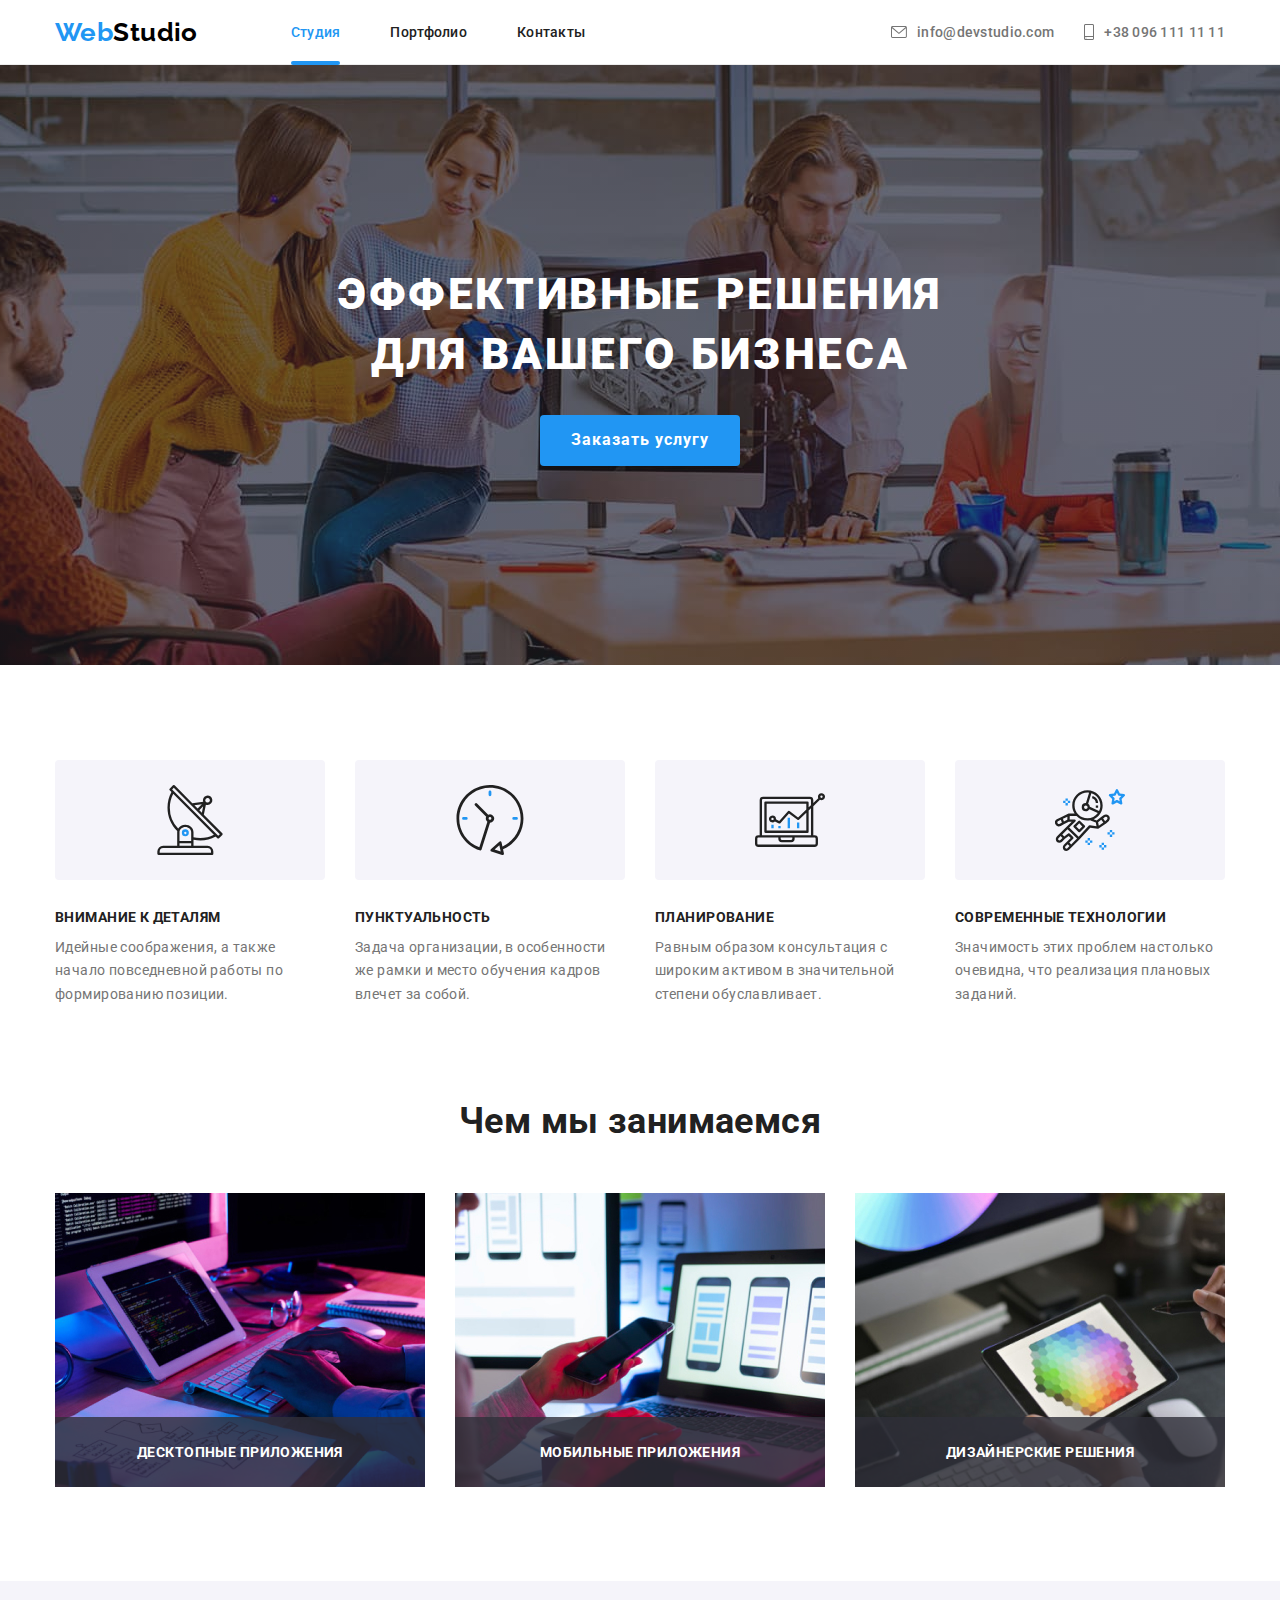
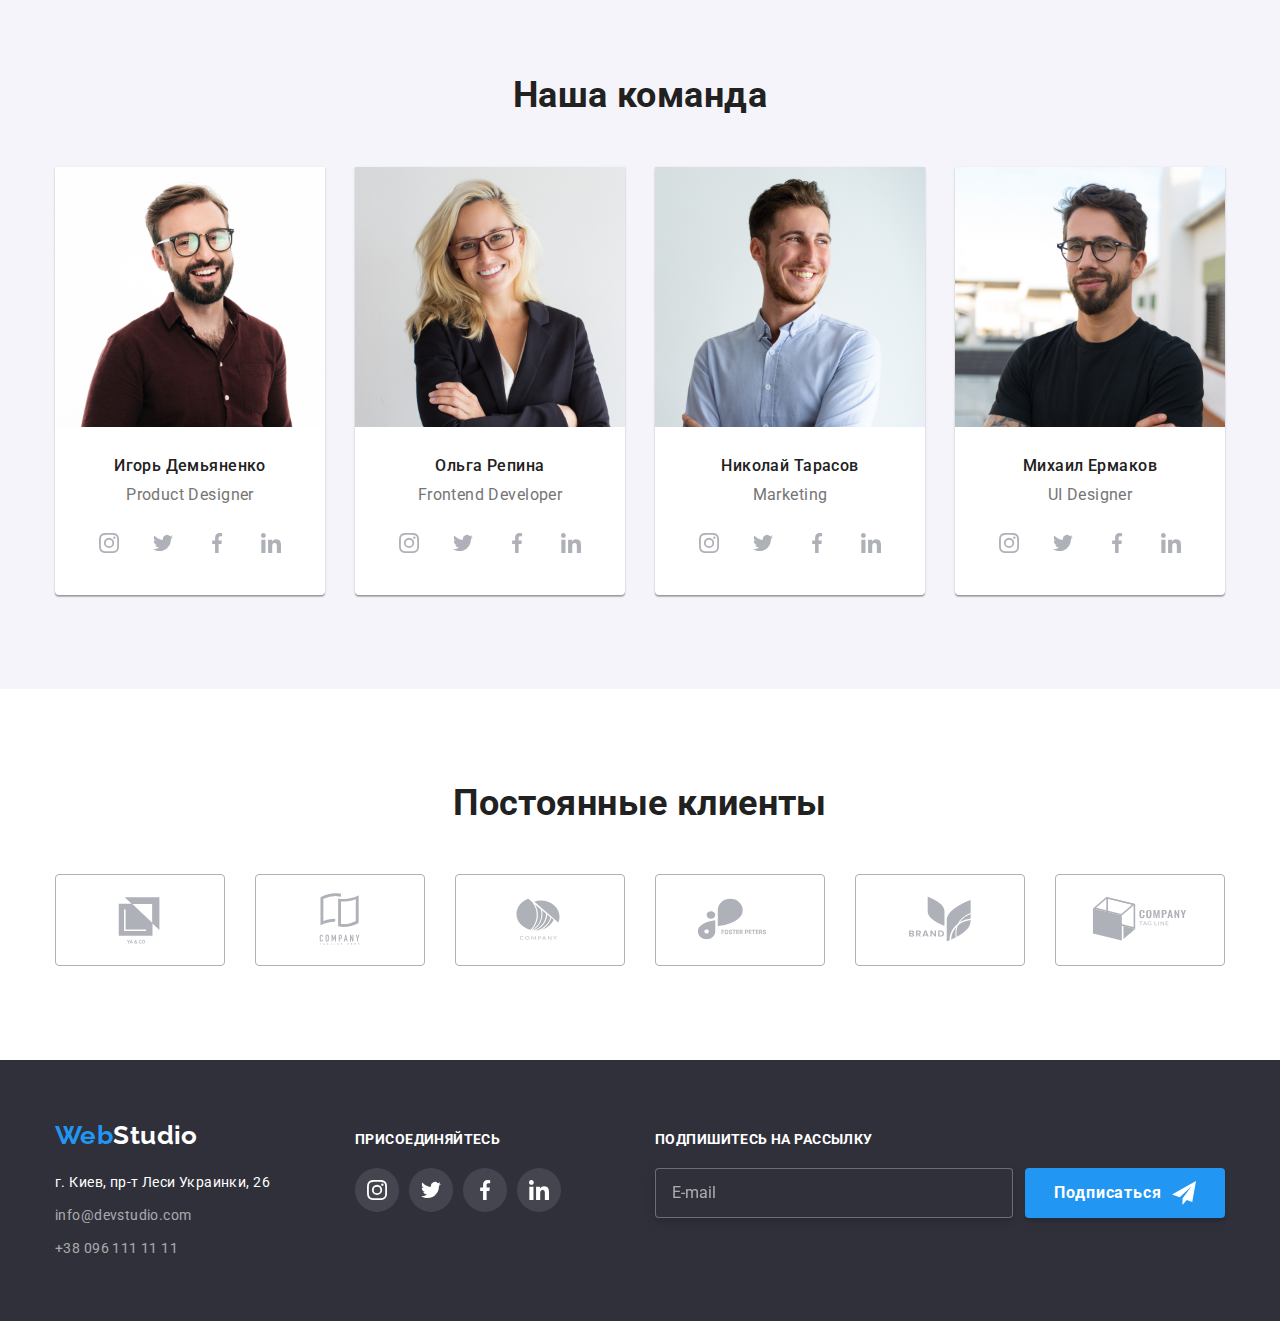
==== index.html @ 930af852 "создаю репозиторий и копирую в него файлы предыдущей работы" ====
<!DOCTYPE html>
<html lang="ru">

<head>
    <meta charset="UTF-8">
    <meta http-equiv="X-UA-Compatible" content="IE=edge">
    <meta name="viewport" content="width=device-width, initial-scale=1.0">
    <title>Document</title>
    <link href="https://fonts.googleapis.com/css2?family=Raleway:wght@700&family=Roboto:wght@400;500;700;900&display=swap"
        rel="stylesheet">
    <link rel="stylesheet"
        href="https://cdnjs.cloudflare.com/ajax/libs/modern-normalize/1.1.0/modern-normalize.min.css">
    <link rel="stylesheet" href="./css/styles.css">
</head>

<body class="page">
    <!--верхняя линия хедер-->
    <header class="page-header">
        <div class="conteiner">
            <!--раздел основной навигации-->
            <nav class="main-nav">
                <!--логотип хедер-->
                <a href="./index.html" class="logo">
                    <span class="accent">Web</span>Studio
                </a>
                <!-- навигация по сайту -->
                <ul class="site-nav list">
                    <li class="item"><a href="./index.html" class="link current">Студия</a></li>
                    <li class="item"><a href="./portfolio.html" class="link current-hover">Портфолио</a></li>
                    <li class="item"><a href="" class="link current-hover">Контакты</a></li>
                </ul>
            </nav>
            <!--контакты хедер-->
            <ul class="contact-nav list">
                <li class="item">
                    <a href="mailto:info@devstudio.com" class="link current-hover">
                        <svg class="icon" width="16" height="12">
                            <use href="./images/icons.svg#envelope"></use>
                        </svg>
                        info@devstudio.com
                    </a>
                </li>
                <li class="item">
                    <a href="tel:+380961111111" class="link current-hover">
                        <svg class="icon" width="10" height="16">
                            <use href="./images/icons.svg#smartphone"></use>
                        </svg>
                        +38 096 111 11 11
                    </a>
                </li>
            </ul>
        </div>
    </header>

    <main>
        <!--Шапка-->
        <section class="section hero">
                <h1 class="hero-title">Эффективные решения для вашего бизнеса</h1>
                <button type="button" class="button primary" data-modal-open>Заказать услугу</button>
        </section>
        
        <!--Особенности-->
        <section class="section">
            <div class="conteiner">
                <!-- этот тег будет скрыт -->
                <h2 class="section-title not-displaye">Особенности</h2>

                <ul class="feature-list list">

                    <li class="item">
                        <div class="for-icon">
                            <svg class="icon" width="70" height="70">
                                <use href="./images/icons.svg#antenna"></use>
                            </svg>
                        </div>
                        <h3 class="title">Внимание к деталям</h3>
                        <p class="text">Идейные соображения, а также начало повседневной работы по формированию позиции.
                        </p>
                    </li>

                    <li class="item">
                        <div class="for-icon">
                            <svg class="icon" width="70" height="70">
                                <use href="./images/icons.svg#clock"></use>
                            </svg>
                        </div>
                        <h3 class="title">Пунктуальность</h3>
                        <p class="text">Задача организации, в особенности же рамки и место обучения кадров влечет за
                            собой.
                        </p>
                    </li>

                    <li class="item">
                        <div class="for-icon">
                            <svg class="icon" width="70" height="70">
                                <use href="./images/icons.svg#diagram"></use>
                            </svg>
                        </div>
                        <h3 class="title">Планирование</h3>
                        <p class="text">Равным образом консультация с широким активом в значительной степени
                            обуславливает.
                        </p>
                    </li>

                    <li class="item">
                        <div class="for-icon">
                            <svg class="icon" width="70" height="70">
                                <use href="./images/icons.svg#astronaut"></use>
                            </svg>
                        </div>
                        <h3 class="title">Современные технологии</h3>
                        <p class="text">Значимость этих проблем настолько очевидна, что реализация плановых заданий.</p>
                    </li>

                </ul>
            </div>
        </section>

        <!--Чем мы занимаемся-->
        <section class="section skills">
            <div class="conteiner">
                <h2 class="section-title">Чем мы занимаемся</h2>

                <ul class="skills-list list">
                    <li class="item">
                        <img class="image" src="./images/programming.jpg" alt="Десктопный приложения" width="370">
                        <h3 class="title">Десктопные приложения</h3>
                    </li>
                    <li class="item">
                        <img class="image" src="./images/Adaptive-layout.jpg" alt="мобильные приложения" width="370">
                        <h3 class="title">Мобильные приложения</h3>
                    </li>
                    <li class="item">
                        <img class="image" src="./images/design-and-art.jpg" alt="дизайнерские решения" width="370">
                        <h3 class="title">Дизайнерские решения</h3>
                    </li>
                </ul>
                
            </div>
        </section>

        <!-- Наша команда -->
        <section class="section team">
            <div class="conteiner">

                <h2 class="section-title">Наша команда</h2>

                <ul class="team-list list">

                    <li class="team-member">
                        <img class="image" src="./images/imgteam.jpg" alt="Дизайнер продуктов" width="270">
                        <div class="bottom-description">
                            <h3 class="title">Игорь Демьяненко</h3>
                            <p class="text">Product Designer</p>
                            <ul class="social-links list">

                                <li class="item">
                                    <a class="link instagram" href="">
                                        <svg class="icon" width="20" height="20">
                                            <use href="./images/icons.svg#instagram"></use>
                                        </svg>
                                    </a>
                                </li>

                                <li class="item">
                                    <a class="link twitter" href="">
                                        <svg class="icon" width="20" height="20">
                                            <use href="./images/icons.svg#twitter"></use>
                                        </svg>
                                    </a>
                                </li>

                                <li class="item">
                                    <a class="link facebook" href="">
                                        <svg class="icon" width="20" height="20">
                                            <use href="./images/icons.svg#facebook"></use>
                                        </svg>
                                    </a>
                                </li>

                                <li class="item">
                                    <a class="link linkedin" href="">
                                        <svg class="icon" width="20" height="20">
                                            <use href="./images/icons.svg#linkedin"></use>
                                        </svg>
                                    </a>
                                </li>

                            </ul>
                        </div>
                    </li>

                    <li class="team-member">
                        <img class="image" src="./images/imgteam1.jpg" alt="Фронтенд-разработчик" width="270">
                        <div class="bottom-description">
                            <h3 class="title">Ольга Репина</h3>
                            <p class="text">Frontend Developer</p>
                            <ul class="social-links list">

                                <li class="item">
                                    <a class="link instagram" href="">
                                        <svg class="icon" width="20" height="20">
                                            <use href="./images/icons.svg#instagram"></use>
                                        </svg>
                                    </a>
                                </li>

                                <li class="item">
                                    <a class="link twitter" href="">
                                        <svg class="icon" width="20" height="20">
                                            <use href="./images/icons.svg#twitter"></use>
                                        </svg>
                                    </a>
                                </li>

                                <li class="item">
                                    <a class="link facebook" href="">
                                        <svg class="icon" width="20" height="20">
                                            <use href="./images/icons.svg#facebook"></use>
                                        </svg>
                                    </a>
                                </li>

                                <li class="item">
                                    <a class="link linkedin" href="">
                                        <svg class="icon" width="20" height="20">
                                            <use href="./images/icons.svg#linkedin"></use>
                                        </svg>
                                    </a>
                                </li>

                            </ul>
                        </div>
                    </li>

                    <li class="team-member">
                        <img class="image" src="./images/imgteam2.jpg" alt="Маркетинг" width="270">
                        <div class="bottom-description">
                            <h3 class="title">Николай Тарасов</h3>
                            <p class="text">Marketing</p>
                            <ul class="social-links list">

                                <li class="item">
                                    <a class="link instagram" href="">
                                        <svg class="icon" width="20" height="20">
                                            <use href="./images/icons.svg#instagram"></use>
                                        </svg>
                                    </a>
                                </li>

                                <li class="item">
                                    <a class="link twitter" href="">
                                        <svg class="icon" width="20" height="20">
                                            <use href="./images/icons.svg#twitter"></use>
                                        </svg>
                                    </a>
                                </li>

                                <li class="item">
                                    <a class="link facebook" href="">
                                        <svg class="icon" width="20" height="20">
                                            <use href="./images/icons.svg#facebook"></use>
                                        </svg>
                                    </a>
                                </li>

                                <li class="item">
                                    <a class="link linkedin" href="">
                                        <svg class="icon" width="20" height="20">
                                            <use href="./images/icons.svg#linkedin"></use>
                                        </svg>
                                    </a>
                                </li>

                            </ul>
                        </div>
                    </li>

                    <li class="team-member">
                        <img class="image" src="./images/imgteam3.jpg" alt="дизайнер интерфейсов" width="270">
                        <div class="bottom-description">
                            <h3 class="title">Михаил Ермаков</h3>
                            <p class="text">UI Designer</p>

                            <ul class="social-links list">
                                
                                <li class="item">
                                    <a class="link instagram" href="">
                                        <svg class="icon" width="20" height="20">
                                            <use href="./images/icons.svg#instagram"></use>
                                        </svg>
                                    </a>
                                </li>

                                <li class="item">
                                    <a class="link twitter" href="">
                                        <svg class="icon" width="20" height="20">
                                            <use href="./images/icons.svg#twitter"></use>
                                        </svg>
                                    </a>
                                </li>

                                <li class="item">
                                    <a class="link facebook" href="">
                                        <svg class="icon" width="20" height="20">
                                            <use href="./images/icons.svg#facebook"></use>
                                        </svg>
                                    </a>
                                </li>

                                <li class="item">
                                    <a class="link linkedin" href="">
                                        <svg class="icon" width="20" height="20">
                                            <use href="./images/icons.svg#linkedin"></use>
                                        </svg>
                                    </a>
                                </li>

                            </ul>
                        </div>
                    </li>

                </ul>

            </div>
        </section>

        <!-- Постоянные клиенты -->
        <section class="section">
            <div class="conteiner">
                <h2 class="section-title">Постоянные клиенты</h2>
                <ul class="list-clients list">

                    <li class="item">
                        <a class="link" href="">
                            <svg class="icon" width="106" height="60">
                                <use href="./images/icons.svg#Logo1"></use> 
                            </svg>
                        </a>
                    </li>

                    <li class="item">
                        <a class="link" href="">
                            <svg class="icon" width="106" height="60">
                                <use href="./images/icons.svg#Logo2"></use> 
                            </svg>
                        </a>
                    </li>

                    <li class="item">
                        <a class="link" href="">
                            <svg class="icon" width="106" height="60">
                                <use href="./images/icons.svg#Logo3"></use> 
                            </svg>
                        </a>
                    </li>

                    <li class="item">
                        <a class="link" href="">
                            <svg class="icon" width="106" height="60">
                                <use href="./images/icons.svg#Logo4"></use> 
                            </svg>
                        </a>
                    </li>

                    <li class="item">
                        <a class="link" href="">
                            <svg class="icon" width="106" height="60">
                                <use href="./images/icons.svg#Logo5"></use> 
                            </svg>
                        </a>
                    </li>

                    <li class="item">
                        <a class="link" href="">
                            <svg class="icon" width="106" height="60">
                                <use href="./images/icons.svg#Logo6"></use> 
                            </svg>
                        </a>
                    </li>

                </ul>
            </div>
        </section>


    </main>

    <!--подвал-->
    <footer class="page-footer">
        <div class="conteiner">

            <div class="logo-and-contacts">
                <!--логотип футер-->
                <a href="./index.html" class="logo">
                    <span class="accent">Web</span>Studio
                </a>

                <!--контакты футер-->
                <address class="contact-footer list">
                    <p class="text">г. Киев, пр-т Леси Украинки, 26</p>
                    <a class="link" href="mailto:info@devstudio.com">info@devstudio.com</a>
                    <a class="link" href="tel:+380961111111">+38 096 111 11 11</a>
                </address>
            </div>

            <!-- наши соцсети  -->
            <div class="our-social-networks">
                <h2 class="titel">присоединяйтесь</h2>
                <ul class="social-links list">

                    <li class="item">
                        <a class="link instagram" href="">
                            <svg class="icon" width="20" height="20">
                                <use href="./images/icons.svg#instagram"></use>
                            </svg>
                        </a>
                    </li>

                    <li class="item">
                        <a class="link twitter" href="">
                            <svg class="icon" width="20" height="20">
                                <use href="./images/icons.svg#twitter"></use>
                            </svg>
                        </a>
                    </li>

                    <li class="item">
                        <a class="link facebook" href="">
                            <svg class="icon" width="20" height="20">
                                <use href="./images/icons.svg#facebook"></use>
                            </svg>
                        </a>
                    </li>

                    <li class="item">
                        <a class="link linkedin" href="">
                            <svg class="icon" width="20" height="20">
                                <use href="./images/icons.svg#linkedin"></use>
                            </svg>
                        </a>
                    </li>

                </ul>
            </div>

            <Form class="form-footer">

                <div class="form-field">
                    <label class="form-label" for="mail">Подпишитесь на рассылку</label>
                    <input class="form-input" type="email" name="mail" id="mail" placeholder="E-mail">
                </div>

                <button class="button primary" type="submit">
                    Подписаться
                    <svg class="icon" width="24" height="24">
                        <use href="./images/icons.svg#paper-airplane"></use>
                    </svg>
                </button>

            </Form>
         
        </div>
    </footer>

    <!-- модальное окно бекдропом (для для бекдроба и модалки можно в любой части странице писать код поскольку он будет позицеонирован абсолютно) -->
    <div class="beckdrop is-hidden" data-modal>
        <div class="modal">
            <button type="button" class="button-close" data-modal-close >
                <svg class="icon" width="18" height="18">
                    <use href="./images/icons.svg#close-black"></use>
                </svg>
            </button>

            <Form class="modal-form">

                <b class="form-request">Оставьте свои данные, мы вам перезвоним</b>
                
                <div class="form-field">
                    <label class="form-label" for="name">Имя</label>
                    <input class="form-input" type="text" name="name" id="name" placeholder=" ">
                    <svg class="icon" width="18" height="18">
                        <use href="./images/icons.svg#person-black"></use>
                    </svg>
                </div>

                <div class="form-field">
                    <label class="form-label" for="tel">Телефон</label>
                    <input class="form-input" type="tel" name="tel" id="tel" placeholder=" ">
                    <svg class="icon" width="18" height="18">
                        <use href="./images/icons.svg#phone-black"></use>
                    </svg>
                </div>

                <div class="form-field">
                    <label class="form-label" for="mai">Почта</label>
                    <input class="form-input" type="email" name="mail" id="mai" placeholder=" ">
                    <svg class="icon" width="18" height="18">
                        <use href="./images/icons.svg#email-black"></use>
                    </svg>
                </div>

                <div class="form-field">
                    <label class="form-label" for="comment">Комментарий</label>
                    <textarea class="form-textarea" name="comment" placeholder="Введите текст" id="comment"></textarea>
                </div>

                <div class="form-field">
                    <input class="form-checkbox" type="checkbox" name="mailing" value="mailing" id="agreement"/>
                    <label class="form-label" for="agreement">
                        <svg class="icon-check" width="16" height="15">
                            <use class="icon" href="./images/icons.svg#icon-check"></use>
                            <use class="icon" href="./images/icons.svg#blank-icon-check"></use>
                        </svg>
                        <span>Соглашаюсь с рассылкой и принимаю <a class="link" href="">Условия договора</a></span>
                    </label>
                </div>

                <button class="button primary" type="submit">Отправить</button>

            </Form>

        </div>
    </div>

    <!-- js для вкл/откл модального окна через селектор класса is-hidden (кнопка в hero/кнопка в modal) -->
    <script src="./js/modal.js"></script>
    
</body>

</html>
---- css/styles.css ----
/*цвет текста вторичный #757575;*/
/*цвет текста основной #212121;*/
/*цвет текста WebStudio #000000 #2196F3 #FFFFFF;*/
/*цвет текста кнопка, ссылки #2196F3;*/
/*нижние контакты rgba(255, 255, 255, 0.6);*/
/*цвет фона оновной #E5E5E5;*/
/*цвет фона хедер #FFFFFF;*/
/*цвет фона шапка, футер  #2F303A;*/
/*цвет фона наша команта #F5F4FA;*/
/*цвет фона наша команда карточки #FFFFFF;*/

:root {
  --primary-text-color: #757575;
  --title-text-color: #212121;
  --accent-color: #2196f3;
  --accent-color-effect: #188ce8;
  --text-color-white-a: rgba(255, 255, 255, 0.6);
  --text-color-white: #ffffff;
  --text-color-blac: #000000;
  --bg-color-white: #ffffff;
  --bg-color-light: #f5f4fa;
  --bg-color-hero: #c4c4c4;
  --bg-color-footer: #2f303a;
  --block-border-line: #ececec;
  --card-border-color: #eeeeee;
  --color4: #afb1b8;
  --color3: #757575;
  --size: 24px;
}

body {
  color: var(--primary-text-color);
  background-color: var(--bg-color-white);
  font-family: Roboto, sans-serif;
  letter-spacing: 0.03em;
  font-size: 14px;
}

img {
  display: block;
  width: 100%;
  height: auto;
}

h1,
h2,
h3,
h4,
h5,
h6,
p {
  margin: 0;
}

/* all lists */
.list {
  padding: 0;
  margin: 0;
  list-style: none;
}

/* section container */
.conteiner {
  width: 1200px;
  margin-left: auto;
  margin-right: auto;
  padding-left: 15px;
  padding-right: 15px;
}

/*header*/
.page-header {
  background-color: var(--text-color-white);
  border-bottom: 1px solid var(--block-border-line);
}

.page-header .conteiner,
.conteiner .main-nav,
.main-nav .site-nav,
.conteiner .contact-nav {
  display: flex;
  align-items: center;
  flex-wrap: wrap;
}

/*header logo*/
.logo {
  margin-right: 93px;
  color: var(--text-color-blac);
  font-family: Raleway, cursive;
  font-weight: bold;
  font-size: 26px;
  line-height: 1.19;
  text-decoration: none;
}

.logo .accent {
  color: var(--accent-color);
}

/*site-nav and contact-nav*/
.site-nav .item:not(:last-child) {
  margin-right: 50px;
}

.site-nav .link.current {
  color: var(--accent-color);
  position: relative;
}

.site-nav .link.current::after {
  content: ' ';
  position: absolute;
  left: 0;
  bottom: -1px;
  width: 100%;
  min-height: 4px;
  border-radius: 4px;
  background-color: var(--accent-color);
}

/* not in those assignments */
/* .site-nav .current-hover,
.contact-nav .current-hover {
  position: relative;
}
.site-nav .current-hover::after,
.contact-nav .current-hover::after {
  content: ' ';
  position: absolute;
  left: 0;
  bottom: -1px;
  width: 100%;
  min-height: 4px;
  border-radius: 4px;
  background-color: var(--accent-color);
  transform: scale(0);

  transition-property: transform;
  transition-duration: 250ms;
  transition-timing-function: cubic-bezier(0.4, 0, 0.2, 1);
}
.site-nav .current-hover:hover::after,
.contact-nav .current-hover:hover::after,
.site-nav .current-hover:focus::after,
.contact-nav .current-hover:focus::after {
  transform: scale(1);
} */
/* not in those assignments */

.conteiner .contact-nav {
  margin-left: auto;
}

.contact-nav .item:not(:last-child) {
  margin-right: 30px;
}

.site-nav .link,
.contact-nav .link {
  display: block;
  padding: 24px 0;
  color: var(--title-text-color);
  font-weight: 500;
  line-height: 1.15;
  letter-spacing: 0.02em;
  text-decoration: none;

  transition-property: color;
  transition-duration: 250ms;
  transition-timing-function: cubic-bezier(0.4, 0, 0.2, 1);
}

.contact-nav .link {
  display: flex;
  align-items: center;
  color: var(--primary-text-color);
  fill: var(--color3);

  transition-property: color, fill;
}

.site-nav .link:hover,
.site-nav .link:focus,
.contact-nav .link:hover,
.contact-nav .link:focus {
  color: var(--accent-color);
  fill: var(--accent-color);
}

.contact-nav .icon {
  margin-right: 10px;
}

/* main */
/*hero*/
.section.hero {
  max-width: 1600px;
  height: 600px;
  margin-left: auto;
  margin-right: auto;
  background-color: var(--bg-color-hero);
  background-image: linear-gradient(to right, rgba(47, 48, 58, 0.4), rgba(47, 48, 58, 0.4)),
    url(../images/hero-background-image.jpg);
  background-repeat: no-repeat;
  background-position: center;
  background-size: cover;
}

.section.hero {
  text-align: center;
  padding-top: 200px;
  padding-bottom: 200px;
}

.hero .hero-title {
  max-width: 696px;
  margin: auto;
  margin-bottom: 30px;
  font-weight: 900;
  font-size: 44px;
  line-height: 1.36;
  letter-spacing: 0.06em;
  text-transform: uppercase;
  color: var(--text-color-white);
}

/*button*/
.button {
  color: var(--title-text-color);
  background-color: var(--bg-color-light);
  cursor: pointer;
  border-radius: 4px;
  border: 1px solid transparent;
  padding: 0;
  margin: 0;
}

/*hero button*/
.button.primary {
  font-family: inherit;
  font-weight: bold;
  font-size: 16px;
  line-height: 1.8;
  align-items: center;
  letter-spacing: 0.06em;
  min-width: 200px;
  padding: 10px 0;
}

.button.primary {
  color: var(--text-color-white);
  background-color: var(--accent-color);
  box-shadow: 0px 4px 4px rgba(0, 0, 0, 0.15);

  transition-property: background-color, box-shadow;
  transition-duration: 250ms;
  transition-timing-function: cubic-bezier(0.4, 0, 0.2, 1);
}

.button.primary:hover,
.button.primary:focus {
  background-color: var(--accent-color-effect);
  box-shadow: 0px 4px 4px rgba(0, 0, 0, 0.15);
}

/*button filter page portfolio*/
.filter.list {
  display: flex;
  justify-content: center;
  margin-bottom: 50px;
}

.filter .items:not(:last-child) {
  margin-right: 8px;
}

.filter .button {
  font-family: inherit;
  font-weight: 500;
  font-size: 16px;
  line-height: 1.62;
  letter-spacing: 0.03em;
  padding: 6px 22px;

  transition-property: color, background-color, box-shadow;
  transition-duration: 250ms;
  transition-timing-function: cubic-bezier(0.4, 0, 0.2, 1);
}

.filter .button:hover,
.filter .button:focus {
  color: var(--text-color-white);
  background-color: var(--accent-color);
  box-shadow: 0px 3px 1px rgba(0, 0, 0, 0.1), 0px 1px 2px rgba(0, 0, 0, 0.08),
    0px 2px 2px rgba(0, 0, 0, 0.12);
}

/*section*/
.section {
  padding-top: 94px;
  padding-bottom: 94px;
}

.section-title {
  margin-top: 0;
  margin-bottom: 50px;
  font-weight: bold;
  font-size: 36px;
  line-height: 1.16;
  text-align: center;
  color: var(--title-text-color);
}

/* hidden headers */
.section-title.not-displaye {
  visibility: hidden;
  margin-bottom: -41.25px;
}

/*features*/
.feature-list {
  display: flex;
  margin-left: -30px;
}

.feature-list .item {
  margin-left: 30px;
  flex-basis: calc(100% / 4 - 30px);
}

.feature-list .for-icon {
  display: flex;
  width: 100%;
  height: 120px;
  background-color: var(--bg-color-light);
  border-radius: 4px;
  margin-bottom: 30px;
}

.for-icon .icon {
  /* width: 70px;
  height: 70px; */
  margin: auto;
}

.feature-list .title {
  margin-bottom: 10px;
  font-weight: bold;
  font-size: 14px;
  line-height: 1.14;
  text-transform: uppercase;
  color: var(--title-text-color);
}

.feature-list .text {
  line-height: 1.71;
}

/* skills */
.section.skills {
  padding-top: 0;
}

.skills .skills-list {
  display: flex;
  margin-left: -30px;
}

.skills-list .item {
  margin-left: 30px;
  flex-basis: calc(100% / 3 - 30px);
  position: relative;
}

.skills-list .title {
  display: flex;
  justify-content: center;
  align-items: center;
  background-color: rgba(47, 48, 58, 0.8);
  color: var(--text-color-white);
  font-size: 14px;
  text-transform: uppercase;
  position: absolute;
  width: 100%;
  min-height: 70px;
  bottom: 0;
}

/*our team*/
.team {
  background-color: var(--bg-color-light);
}

.team-list {
  display: flex;
  margin-left: -30px;
}

.team-list .team-member {
  background-color: var(--bg-color-white);
  text-align: center;
  margin-left: 30px;
  flex-basis: calc(100% / 4 - 30px);
  box-shadow: 0px 1px 3px rgba(0, 0, 0, 0.12), 0px 1px 1px rgba(0, 0, 0, 0.14),
    0px 2px 1px rgba(0, 0, 0, 0.2);
  border-radius: 0px 0px 4px 4px;
}

.team-member .bottom-description {
  padding: 30px 32px;
}

.team-member .title {
  font-weight: 500;
  color: var(--title-text-color);
  margin-bottom: 10px;
}

.team-member .title,
.team-member .text {
  font-size: 16px;
  line-height: 1.18;
}
.team-member .social-links,
.page-footer .social-links {
  display: flex;
  flex-wrap: wrap;
  margin-left: -10px;
}

.social-links .item {
  margin-left: 10px;
  margin-top: 16px;
}

.social-links .link {
  display: flex;
  width: 44px;
  height: 44px;
  border-radius: 50%;
  fill: var(--color4);

  transition-property: background-color, fill;
  transition-duration: 250ms;
  transition-timing-function: cubic-bezier(0.4, 0, 0.2, 1);
}

.social-links .icon {
  margin: auto;
}

.social-links .link:hover,
.social-links .link:focus {
  background-color: var(--accent-color);
  fill: var(--text-color-white);
}

/* Regular customers */
.section .list-clients {
  display: flex;
  margin-left: -30px;
}

.list-clients .item {
  margin-left: 30px;
  flex-basis: calc(100% / 6 - 30px);
}

.list-clients .link {
  display: flex;
  width: 100%;
  height: 92px;
  border-radius: 4px;
  border: 1px solid #afb1b8;
  fill: var(--color4);

  transition-property: border, fill;
  transition-duration: 250ms;
  transition-timing-function: cubic-bezier(0.4, 0, 0.2, 1);
}

.list-clients .link:hover,
.list-clients .link:focus {
  border: 1px solid var(--accent-color);
  fill: var(--accent-color);
}

.list-clients .icon {
  margin: auto;
}

/*page portfolio our work*/
.works-list {
  display: flex;
  flex-wrap: wrap;
  margin-left: -30px;
  margin-top: -30px;
}

.works-list > .works-categories {
  flex-basis: calc(100% / 3 - 30px);
  margin-left: 30px;
  margin-top: 30px;
}

.works-categories .link {
  display: block;
  text-decoration: none;

  transition-property: box-shadow;
  transition-duration: 250ms;
  transition-timing-function: cubic-bezier(0.4, 0, 0.2, 1);
}

.works-categories .link:hover,
.works-categories .link:focus {
  box-shadow: 0px 1px 1px rgba(0, 0, 0, 0.12), 0px 4px 4px rgba(0, 0, 0, 0.06),
    1px 4px 6px rgba(0, 0, 0, 0.16);
}

.works-categories .thumb-description {
  position: relative;
  overflow: hidden;
}

.thumb-description .text {
  position: absolute;
  width: 100%;
  height: 100%;
  top: 0;
  left: 0;
  padding: 63px 24px;
  background-color: rgba(33, 150, 243, 0.9);
  color: var(--text-color-white);
  font-size: 18px;
  line-height: 1.55;

  transform: translateY(101%);

  transition-property: transform;
  transition-duration: 250ms;
  transition-timing-function: cubic-bezier(0.4, 0, 0.2, 1);
}

.works-categories:hover .link .thumb-description .text,
.works-categories .link:focus .thumb-description .text {
  transform: translateY(0);
}

.works-categories .thumb {
  border: solid 1px var(--card-border-color);
  border-top: 0;
  padding: 20px 24px;
}

.thumb .title {
  font-weight: bold;
  font-size: 18px;
  line-height: 2;
  letter-spacing: 0.06em;
  color: var(--title-text-color);
  margin: 0 0 4px;
}

.thumb .text {
  font-size: 16px;
  line-height: 1.87;
  color: var(--primary-text-color);
}

/*footer*/
.page-footer {
  background-color: var(--bg-color-footer);
  color: var(--text-color-white);
  padding-top: 60px;
  padding-bottom: 60px;
}

.page-footer .conteiner {
  display: flex;
  align-items: baseline;
  flex-wrap: wrap;
}

/*logo footer*/
.logo-and-contacts .logo {
  color: var(--text-color-white);
  margin-bottom: 20px;
  margin-right: 0;
  display: inline-block;
}

/* contacts footer */
.logo-and-contacts .contact-footer {
  width: 230px;
  margin-right: 70px;
}

.contact-footer .text,
.contact-footer .link {
  font-style: normal;
  line-height: 1.71;
  display: block;
}

.contact-footer .link {
  color: var(--text-color-white-a);
  text-decoration: none;
  margin-top: 9px;

  transition-property: color;
  transition-duration: 250ms;
  transition-timing-function: cubic-bezier(0.4, 0, 0.2, 1);
}

.contact-footer .link:hover,
.contact-footer .link:focus {
  color: var(--accent-color);
}

/* our social networks */
.our-social-networks .titel {
  font-size: 14px;
  line-height: 1.14;
  text-transform: uppercase;
}

.our-social-networks .item {
  margin-top: 20px;
}

.our-social-networks .link {
  background-color: rgba(255, 255, 255, 0.1);
  fill: var(--text-color-white);
}

/* form footer */
.form-footer {
  display: flex;
  align-items: flex-end;
  margin-left: auto;
}

.form-footer .form-field {
  display: flex;
  flex-direction: column;
}

.form-footer .form-field .form-label {
  font-weight: bold;
  line-height: 1.14;
  text-transform: uppercase;
  margin-bottom: 20px;
}

.form-footer .form-field .form-input {
  background: var(--bg-color-footer);
  min-width: 358px;
  padding: 16px;
  border: 1px solid rgba(255, 255, 255, 0.3);
  filter: drop-shadow(0px 4px 4px rgba(0, 0, 0, 0.15));
  border-radius: 4px;
  color: var(--text-color-white);
}

.form-footer .form-field .form-input::placeholder {
  font-size: 16px;
  line-height: 1.25;
  color: rgba(255, 255, 255, 0.6);
}

.form-footer .button {
  display: flex;
  justify-content: center;
  align-items: center;
  margin-left: 12px;
  fill: var(--text-color-white);
}

.form-footer .button .icon {
  margin-left: 10px;
}

/* beckdrop */
.beckdrop {
  position: fixed;
  top: 0;
  left: 0;
  width: 100%;
  height: 100%;
  background-color: rgba(0, 0, 0, 0.2);
  opacity: 1;

  transition: opacity 250ms cubic-bezier(0.4, 0, 0.2, 1),
    visibility 250ms cubic-bezier(0.4, 0, 0.2, 1);
}

.beckdrop.is-hidden {
  opacity: 0;
  visibility: hidden;
  pointer-events: none;
}

.beckdrop .modal {
  position: absolute;
  min-width: 528px;
  min-height: 581px;
  top: 50%;
  left: 50%;
  padding: 40px;
  background: var(--bg-color-white);
  box-shadow: 0px 1px 3px rgba(0, 0, 0, 0.12), 0px 1px 1px rgba(0, 0, 0, 0.14),
    0px 2px 1px rgba(0, 0, 0, 0.2);
  border-radius: 4px;
  transform: translate(-50%, -50%) scale(1);
  transition: transform 250ms cubic-bezier(0.4, 0, 0.2, 1);
}

.beckdrop.is-hidden .modal {
  transform: translate(-50%, -50%) scale(0.9);
}

/* button close */
.modal .button-close {
  padding: 0;
  cursor: pointer;
  position: absolute;
  top: 8px;
  right: 8px;
  display: flex;
  width: 30px;
  height: 30px;
  border: 1px solid rgba(0, 0, 0, 0.1);
  background-color: var(--bg-color-white);
  border-radius: 50%;
}
.modal .button-close .icon {
  fill: var(--text-color-blac);
  margin: auto;
  transition: fill 250ms cubic-bezier(0.4, 0, 0.2, 1);
}

.modal .button-close:hover .icon,
.modal .button-close:focus .icon {
  fill: var(--accent-color);
}
/* modal form */
.modal-form .form-request {
  color: var(--title-text-color);
  display: block;
  margin-bottom: 12px;
  font-size: 20px;
  text-align: center;
  letter-spacing: 0.03em;
}

.modal-form .form-field {
  position: relative;
  overflow: hidden;
  display: flex;
  flex-direction: column;
  margin-bottom: 10px;
}
.modal-form .form-field:nth-child(6) {
  margin-top: 20px;
  margin-bottom: 30px;
  flex-direction: row;
  justify-content: center;
}

.modal-form .form-field .form-label {
  font-size: 12px;
  line-height: 1.16;
  letter-spacing: 0.01em;
  padding-bottom: 4px;
}

.modal-form .form-field .form-input {
  padding: 12px;
  padding-left: 42px;
  border: 1px solid rgba(33, 33, 33, 0.2);
  border-radius: 4px;
  cursor: pointer;
  transition: border 250ms cubic-bezier(0.4, 0, 0.2, 1),
    padding-left 250ms cubic-bezier(0.4, 0, 0.2, 1);
}
.modal-form .form-field .form-input:hover,
.modal-form .form-field .form-input:focus {
  border: 1px solid var(--accent-color);
}
.modal-form .form-field .form-input:not(:placeholder-shown) {
  padding-left: 12px;
}

.modal-form .form-field .icon {
  position: absolute;
  bottom: 11px;
  left: 12px;
  pointer-events: none;
  fill: var(--title-text-color);
  opacity: 1;
  transition: fill 250ms cubic-bezier(0.4, 0, 0.2, 1), left 250ms cubic-bezier(0.4, 0, 0.2, 1),
    opacity 200ms cubic-bezier(0.4, 0, 0.2, 1);
}
.modal-form .form-field .form-input:hover + .icon,
.modal-form .form-field .form-input:focus + .icon {
  fill: var(--accent-color);
}
.modal-form .form-field .form-input:not(:placeholder-shown) + .icon {
  left: -18px;
  opacity: 0;
}

.modal-form .form-field:nth-child(6) .form-checkbox {
  position: absolute;
  width: 1px;
  height: 1px;
  margin: -1px;
  border: 0;
  padding: 0;
  clip: rect(0 0 0 0);
  overflow: hidden;
}

.modal-form .form-field:nth-child(6) .form-label {
  display: flex;
  align-items: center;
  padding: 0;
}

.modal-form .form-field:nth-child(6) .form-label,
.modal-form .form-field:nth-child(6) .link {
  margin: 0;
  font-size: 14px;
  line-height: 1.71;
  letter-spacing: 0.03em;
}
.modal-form .form-field:nth-child(6) .link {
  color: var(--accent-color);
}

.form-field .form-checkbox + .form-label .icon-check {
  margin-right: 7px;
  cursor: pointer;
}

.modal-form .form-field:nth-child(6) .form-checkbox:focus + .form-label .icon-check {
  background-color: rgba(116, 28, 28, 0.1);
}

.form-field .form-checkbox + .form-label .icon-check .icon {
  opacity: 0;
  transition: opacity 250ms cubic-bezier(0.4, 0, 0.2, 1);
}
.form-field .form-checkbox:checked + .form-label .icon-check .icon:nth-child(1) {
  opacity: 1;
}
.form-field .form-checkbox:not(:checked) + .form-label .icon-check .icon:nth-child(2) {
  opacity: 1;
}

.modal-form .form-field .form-textarea {
  margin: 0;
  padding: 12px 16px;
  border: 1px solid rgba(33, 33, 33, 0.2);
  border-radius: 4px;
  min-height: 120px;
  resize: none;
}
.modal-form .form-field .form-textarea::placeholder {
  color: rgba(117, 117, 117, 0.5);
  font-size: 12px;
  line-height: 1.16;
  letter-spacing: 0.01em;
}

.modal-form .button.primary {
  display: block;
  margin-left: auto;
  margin-right: auto;
}
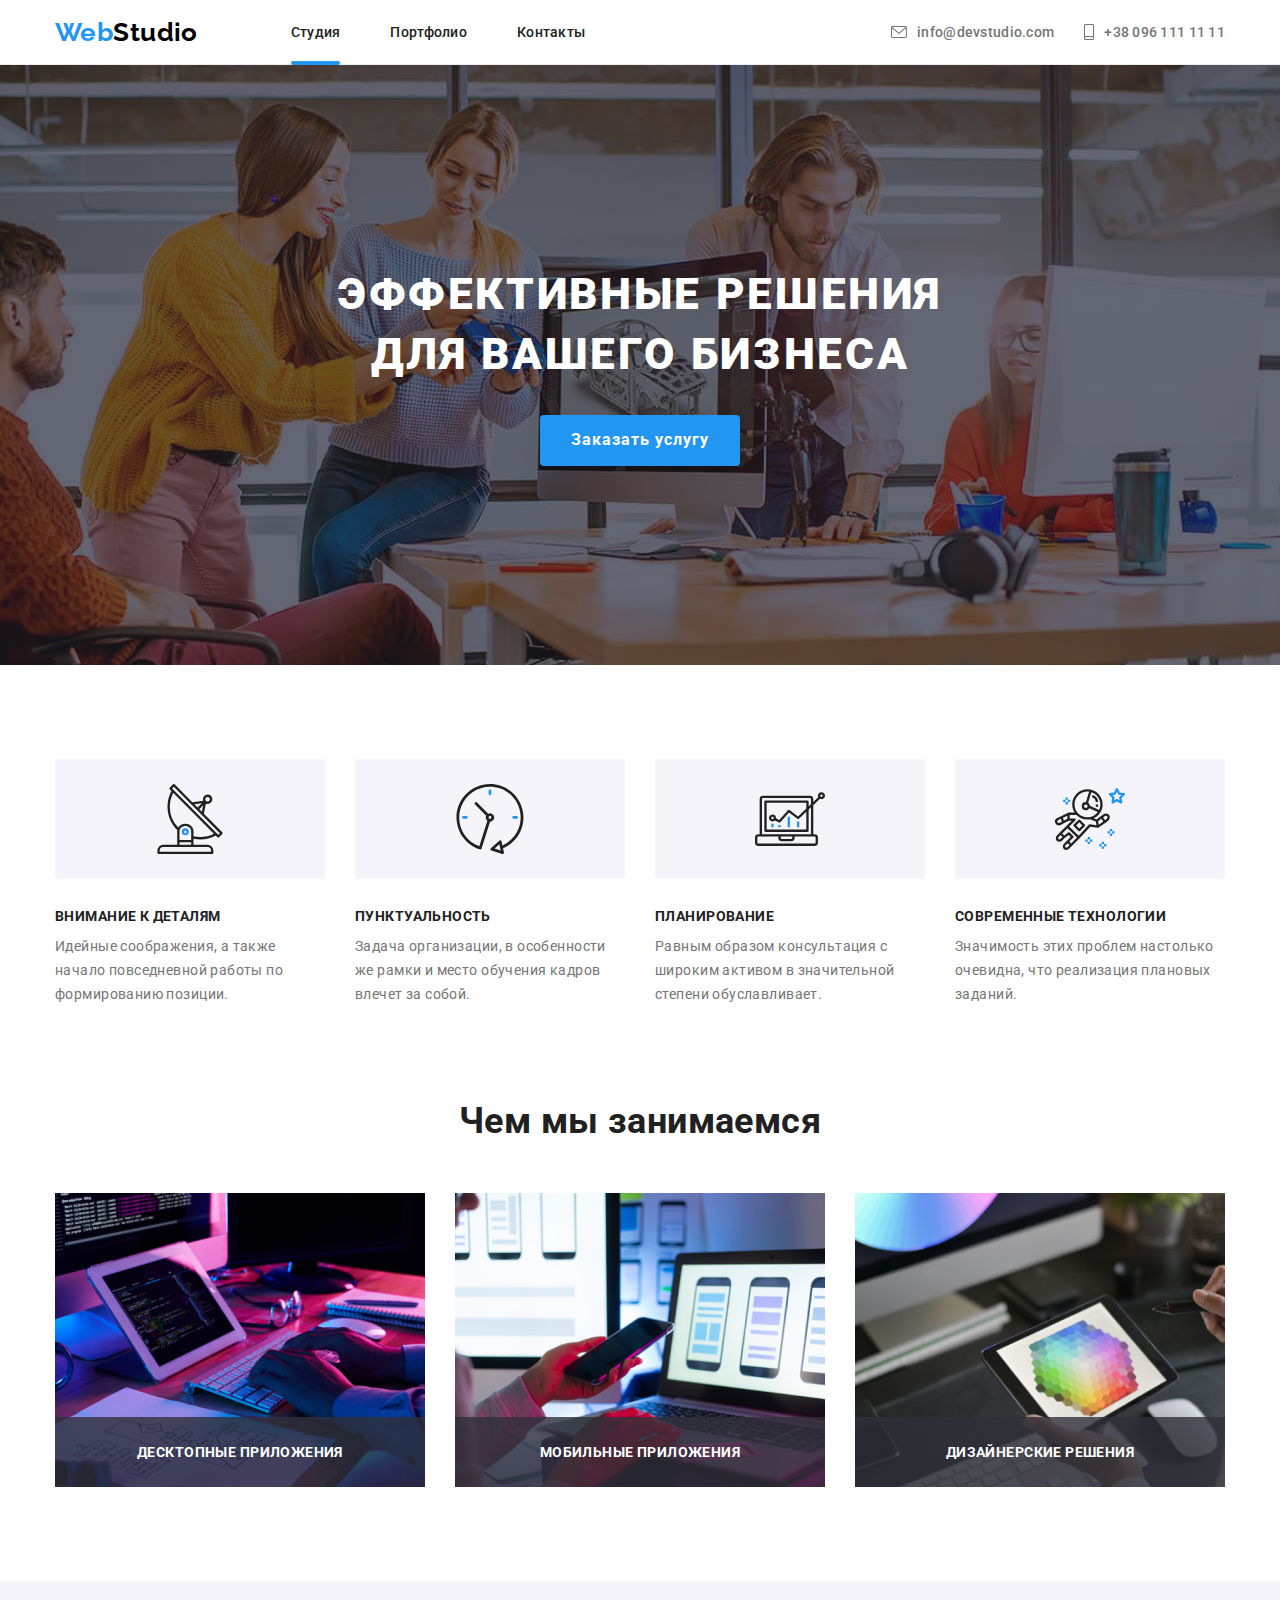
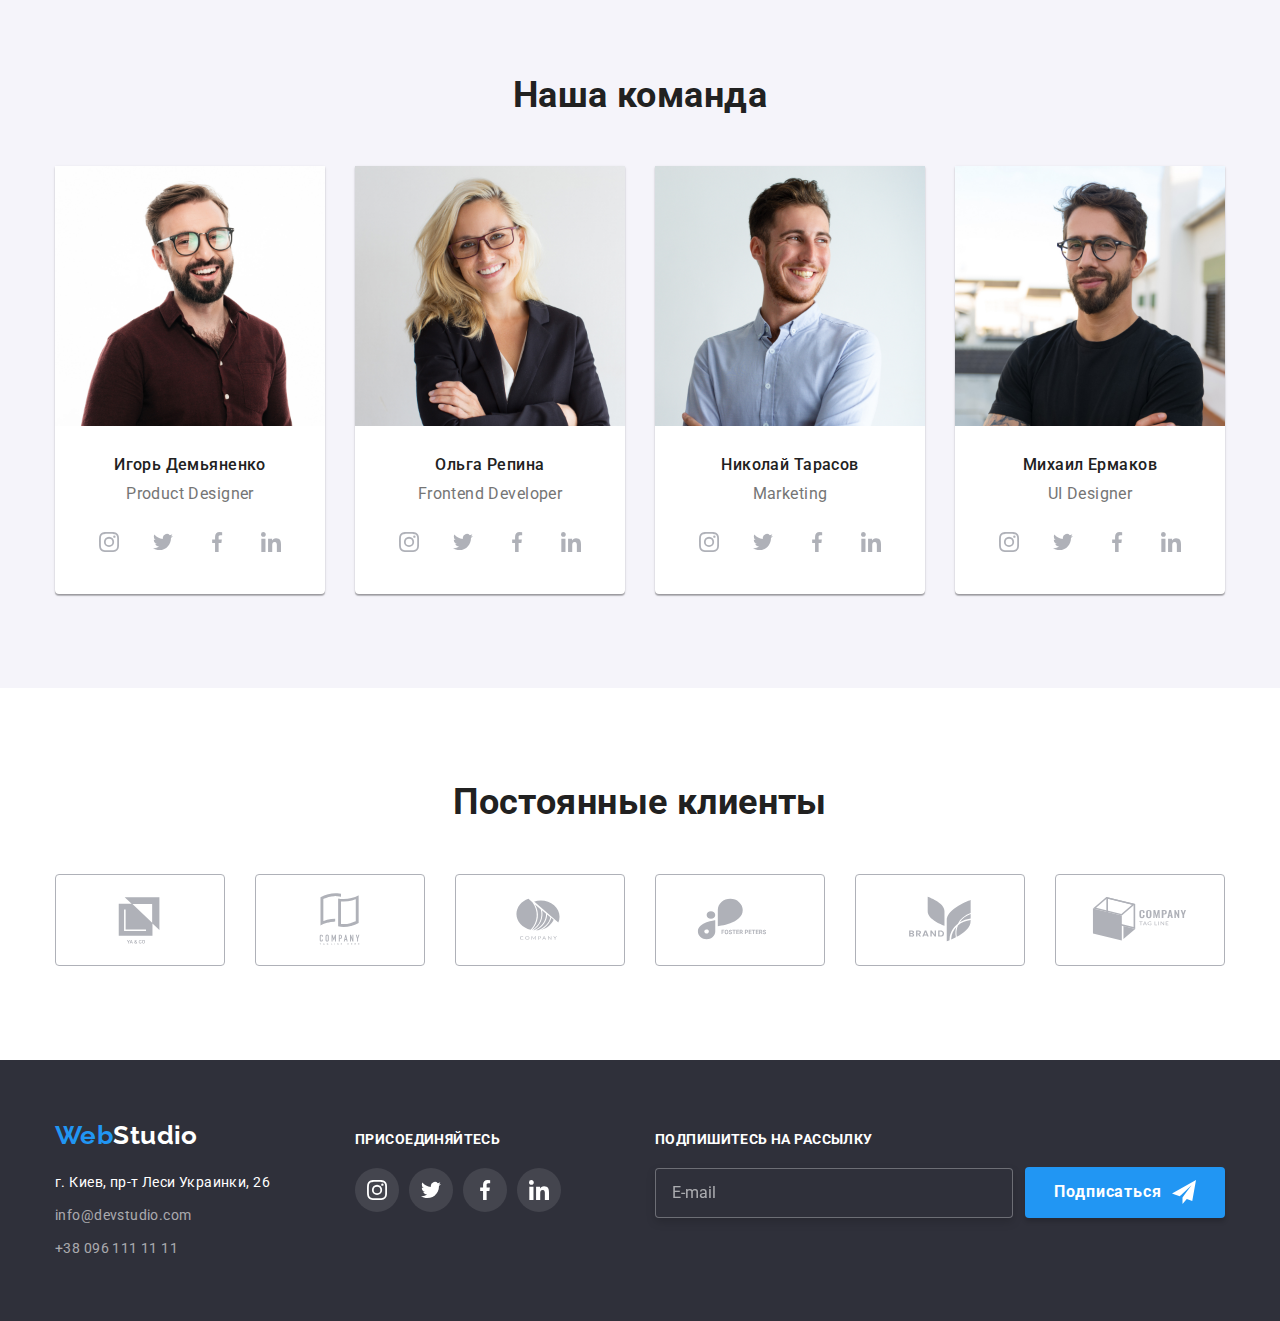
==== commit a020bb4b: "сайт по БЕМ" ====
--- a/index.html
+++ b/index.html
@@ -16,33 +16,33 @@
 <body class="page">
     <!--верхняя линия хедер-->
     <header class="page-header">
-        <div class="conteiner">
+        <div class="conteiner page-header__conteiner">
             <!--раздел основной навигации-->
-            <nav class="main-nav">
+            <nav class="main-nav conteiner__main-nav">
                 <!--логотип хедер-->
-                <a href="./index.html" class="logo">
-                    <span class="accent">Web</span>Studio
+                <a href="./index.html" class="logo main-nav__logo">
+                    <span class="logo__accent">Web</span>Studio
                 </a>
                 <!-- навигация по сайту -->
-                <ul class="site-nav list">
-                    <li class="item"><a href="./index.html" class="link current">Студия</a></li>
-                    <li class="item"><a href="./portfolio.html" class="link current-hover">Портфолио</a></li>
-                    <li class="item"><a href="" class="link current-hover">Контакты</a></li>
+                <ul class="site-nav main-nav__site-nav list">
+                    <li class="site-nav__item"><a href="./index.html" class="site-nav__link site-nav__link--current">Студия</a></li>
+                    <li class="site-nav__item"><a href="./portfolio.html" class="site-nav__link">Портфолио</a></li>
+                    <li class="site-nav__item"><a href="" class="site-nav__link">Контакты</a></li>
                 </ul>
             </nav>
             <!--контакты хедер-->
-            <ul class="contact-nav list">
-                <li class="item">
-                    <a href="mailto:info@devstudio.com" class="link current-hover">
-                        <svg class="icon" width="16" height="12">
+            <ul class="contact-nav conteiner__contact-nav list">
+                <li class="contact-nav__item">
+                    <a href="mailto:info@devstudio.com" class="contact-nav__link">
+                        <svg class="contact-nav__icon" width="16" height="12">
                             <use href="./images/icons.svg#envelope"></use>
                         </svg>
                         info@devstudio.com
                     </a>
                 </li>
-                <li class="item">
-                    <a href="tel:+380961111111" class="link current-hover">
-                        <svg class="icon" width="10" height="16">
+                <li class="contact-nav__item">
+                    <a href="tel:+380961111111" class="contact-nav__link">
+                        <svg class="contact-nav__icon" width="10" height="16">
                             <use href="./images/icons.svg#smartphone"></use>
                         </svg>
                         +38 096 111 11 11
@@ -54,62 +54,62 @@
 
     <main>
         <!--Шапка-->
-        <section class="section hero">
-                <h1 class="hero-title">Эффективные решения для вашего бизнеса</h1>
-                <button type="button" class="button primary" data-modal-open>Заказать услугу</button>
+        <section class="hero-section">
+                <h1 class="hero-section__title">Эффективные решения для вашего бизнеса</h1>
+                <button type="button" class="button button--primary" data-modal-open>Заказать услугу</button>
         </section>
         
         <!--Особенности-->
-        <section class="section">
+        <section class="feature-section">
             <div class="conteiner">
                 <!-- этот тег будет скрыт -->
-                <h2 class="section-title not-displaye">Особенности</h2>
+                <h2 class="section-title section-title--not-displaye">Особенности</h2>
 
                 <ul class="feature-list list">
 
-                    <li class="item">
-                        <div class="for-icon">
-                            <svg class="icon" width="70" height="70">
+                    <li class="feature-list__item">
+                        <div class="feature-list__block-icon">
+                            <svg class="feature-list__icon" width="70" height="70">
                                 <use href="./images/icons.svg#antenna"></use>
                             </svg>
                         </div>
-                        <h3 class="title">Внимание к деталям</h3>
-                        <p class="text">Идейные соображения, а также начало повседневной работы по формированию позиции.
+                        <h3 class="feature-list__title">Внимание к деталям</h3>
+                        <p class="feature-list__text">Идейные соображения, а также начало повседневной работы по формированию позиции.
                         </p>
                     </li>
 
-                    <li class="item">
-                        <div class="for-icon">
-                            <svg class="icon" width="70" height="70">
+                    <li class="feature-list__item">
+                        <div class="feature-list__block-icon">
+                            <svg class="feature-list__icon" width="70" height="70">
                                 <use href="./images/icons.svg#clock"></use>
                             </svg>
                         </div>
-                        <h3 class="title">Пунктуальность</h3>
-                        <p class="text">Задача организации, в особенности же рамки и место обучения кадров влечет за
+                        <h3 class="feature-list__title">Пунктуальность</h3>
+                        <p class="feature-list__text">Задача организации, в особенности же рамки и место обучения кадров влечет за
                             собой.
                         </p>
                     </li>
 
-                    <li class="item">
-                        <div class="for-icon">
-                            <svg class="icon" width="70" height="70">
+                    <li class="feature-list__item">
+                        <div class="feature-list__block-icon">
+                            <svg class="feature-list__icon" width="70" height="70">
                                 <use href="./images/icons.svg#diagram"></use>
                             </svg>
                         </div>
-                        <h3 class="title">Планирование</h3>
-                        <p class="text">Равным образом консультация с широким активом в значительной степени
+                        <h3 class="feature-list__title">Планирование</h3>
+                        <p class="feature-list__text">Равным образом консультация с широким активом в значительной степени
                             обуславливает.
                         </p>
                     </li>
 
-                    <li class="item">
-                        <div class="for-icon">
-                            <svg class="icon" width="70" height="70">
+                    <li class="feature-list__item">
+                        <div class="feature-list__block-icon">
+                            <svg class="feature-list__icon" width="70" height="70">
                                 <use href="./images/icons.svg#astronaut"></use>
                             </svg>
                         </div>
-                        <h3 class="title">Современные технологии</h3>
-                        <p class="text">Значимость этих проблем настолько очевидна, что реализация плановых заданий.</p>
+                        <h3 class="feature-list__title">Современные технологии</h3>
+                        <p class="feature-list__text">Значимость этих проблем настолько очевидна, что реализация плановых заданий.</p>
                     </li>
 
                 </ul>
@@ -117,22 +117,22 @@
         </section>
 
         <!--Чем мы занимаемся-->
-        <section class="section skills">
+        <section class="skills-section">
             <div class="conteiner">
                 <h2 class="section-title">Чем мы занимаемся</h2>
 
                 <ul class="skills-list list">
-                    <li class="item">
-                        <img class="image" src="./images/programming.jpg" alt="Десктопный приложения" width="370">
-                        <h3 class="title">Десктопные приложения</h3>
-                    </li>
-                    <li class="item">
-                        <img class="image" src="./images/Adaptive-layout.jpg" alt="мобильные приложения" width="370">
-                        <h3 class="title">Мобильные приложения</h3>
-                    </li>
-                    <li class="item">
-                        <img class="image" src="./images/design-and-art.jpg" alt="дизайнерские решения" width="370">
-                        <h3 class="title">Дизайнерские решения</h3>
+                    <li class="skills-list__item">
+                        <img class="image skills-list__image" src="./images/programming.jpg" alt="Десктопный приложения" width="370">
+                        <h3 class="skills-list__title">Десктопные приложения</h3>
+                    </li>
+                    <li class="skills-list__item">
+                        <img class="image skills-list__image" src="./images/Adaptive-layout.jpg" alt="мобильные приложения" width="370">
+                        <h3 class="skills-list__title">Мобильные приложения</h3>
+                    </li>
+                    <li class="skills-list__item">
+                        <img class="image skills-list__image" src="./images/design-and-art.jpg" alt="дизайнерские решения" width="370">
+                        <h3 class="skills-list__title">Дизайнерские решения</h3>
                     </li>
                 </ul>
                 
@@ -140,47 +140,48 @@
         </section>
 
         <!-- Наша команда -->
-        <section class="section team">
+        <section class="team-section">
             <div class="conteiner">
 
                 <h2 class="section-title">Наша команда</h2>
 
                 <ul class="team-list list">
 
-                    <li class="team-member">
+                    <li class="team-member team-list__team-member">
                         <img class="image" src="./images/imgteam.jpg" alt="Дизайнер продуктов" width="270">
-                        <div class="bottom-description">
-                            <h3 class="title">Игорь Демьяненко</h3>
-                            <p class="text">Product Designer</p>
+                        <div class="team-member__bottom-description">
+                            <h3 class="team-member__title">Игорь Демьяненко</h3>
+                            <p class="team-member__text">Product Designer</p>
+
                             <ul class="social-links list">
 
-                                <li class="item">
-                                    <a class="link instagram" href="">
-                                        <svg class="icon" width="20" height="20">
+                                <li class="social-links__item">
+                                    <a class="social-links__link instagram" href="">
+                                        <svg class="social-links__icon" width="20" height="20">
                                             <use href="./images/icons.svg#instagram"></use>
                                         </svg>
                                     </a>
                                 </li>
 
-                                <li class="item">
-                                    <a class="link twitter" href="">
-                                        <svg class="icon" width="20" height="20">
+                                <li class="social-links__item">
+                                    <a class="social-links__link twitter" href="">
+                                        <svg class="social-links__icon" width="20" height="20">
                                             <use href="./images/icons.svg#twitter"></use>
                                         </svg>
                                     </a>
                                 </li>
 
-                                <li class="item">
-                                    <a class="link facebook" href="">
-                                        <svg class="icon" width="20" height="20">
+                                <li class="social-links__item">
+                                    <a class="social-links__link facebook" href="">
+                                        <svg class="social-links__icon" width="20" height="20">
                                             <use href="./images/icons.svg#facebook"></use>
                                         </svg>
                                     </a>
                                 </li>
 
-                                <li class="item">
-                                    <a class="link linkedin" href="">
-                                        <svg class="icon" width="20" height="20">
+                                <li class="social-links__item">
+                                    <a class="social-links__link linkedin" href="">
+                                        <svg class="social-links__icon" width="20" height="20">
                                             <use href="./images/icons.svg#linkedin"></use>
                                         </svg>
                                     </a>
@@ -190,40 +191,41 @@
                         </div>
                     </li>
 
-                    <li class="team-member">
+                    <li class="team-member team-list__team-member">
                         <img class="image" src="./images/imgteam1.jpg" alt="Фронтенд-разработчик" width="270">
-                        <div class="bottom-description">
-                            <h3 class="title">Ольга Репина</h3>
-                            <p class="text">Frontend Developer</p>
+                        <div class="team-member__bottom-description">
+                            <h3 class="team-member__title">Ольга Репина</h3>
+                            <p class="team-member__text">Frontend Developer</p>
+
                             <ul class="social-links list">
 
-                                <li class="item">
-                                    <a class="link instagram" href="">
-                                        <svg class="icon" width="20" height="20">
+                                <li class="social-links__item">
+                                    <a class="social-links__link instagram" href="">
+                                        <svg class="social-links__icon" width="20" height="20">
                                             <use href="./images/icons.svg#instagram"></use>
                                         </svg>
                                     </a>
                                 </li>
 
-                                <li class="item">
-                                    <a class="link twitter" href="">
-                                        <svg class="icon" width="20" height="20">
+                                <li class="social-links__item">
+                                    <a class="social-links__link twitter" href="">
+                                        <svg class="social-links__icon" width="20" height="20">
                                             <use href="./images/icons.svg#twitter"></use>
                                         </svg>
                                     </a>
                                 </li>
 
-                                <li class="item">
-                                    <a class="link facebook" href="">
-                                        <svg class="icon" width="20" height="20">
+                                <li class="social-links__item">
+                                    <a class="social-links__link facebook" href="">
+                                        <svg class="social-links__icon" width="20" height="20">
                                             <use href="./images/icons.svg#facebook"></use>
                                         </svg>
                                     </a>
                                 </li>
 
-                                <li class="item">
-                                    <a class="link linkedin" href="">
-                                        <svg class="icon" width="20" height="20">
+                                <li class="social-links__item">
+                                    <a class="social-links__link linkedin" href="">
+                                        <svg class="social-links__icon" width="20" height="20">
                                             <use href="./images/icons.svg#linkedin"></use>
                                         </svg>
                                     </a>
@@ -233,40 +235,41 @@
                         </div>
                     </li>
 
-                    <li class="team-member">
+                    <li class="team-member team-list__team-member">
                         <img class="image" src="./images/imgteam2.jpg" alt="Маркетинг" width="270">
-                        <div class="bottom-description">
-                            <h3 class="title">Николай Тарасов</h3>
-                            <p class="text">Marketing</p>
+                        <div class="team-member__bottom-description">
+                            <h3 class="team-member__title">Николай Тарасов</h3>
+                            <p class="team-member__text">Marketing</p>
+
                             <ul class="social-links list">
 
-                                <li class="item">
-                                    <a class="link instagram" href="">
-                                        <svg class="icon" width="20" height="20">
+                                <li class="social-links__item">
+                                    <a class="social-links__link instagram" href="">
+                                        <svg class="social-links__icon" width="20" height="20">
                                             <use href="./images/icons.svg#instagram"></use>
                                         </svg>
                                     </a>
                                 </li>
 
-                                <li class="item">
-                                    <a class="link twitter" href="">
-                                        <svg class="icon" width="20" height="20">
+                                <li class="social-links__item">
+                                    <a class="social-links__link twitter" href="">
+                                        <svg class="social-links__icon" width="20" height="20">
                                             <use href="./images/icons.svg#twitter"></use>
                                         </svg>
                                     </a>
                                 </li>
 
-                                <li class="item">
-                                    <a class="link facebook" href="">
-                                        <svg class="icon" width="20" height="20">
+                                <li class="social-links__item">
+                                    <a class="social-links__link facebook" href="">
+                                        <svg class="social-links__icon" width="20" height="20">
                                             <use href="./images/icons.svg#facebook"></use>
                                         </svg>
                                     </a>
                                 </li>
 
-                                <li class="item">
-                                    <a class="link linkedin" href="">
-                                        <svg class="icon" width="20" height="20">
+                                <li class="social-links__item">
+                                    <a class="social-links__link linkedin" href="">
+                                        <svg class="social-links__icon" width="20" height="20">
                                             <use href="./images/icons.svg#linkedin"></use>
                                         </svg>
                                     </a>
@@ -276,41 +279,41 @@
                         </div>
                     </li>
 
-                    <li class="team-member">
+                    <li class="team-member team-list__team-member">
                         <img class="image" src="./images/imgteam3.jpg" alt="дизайнер интерфейсов" width="270">
-                        <div class="bottom-description">
-                            <h3 class="title">Михаил Ермаков</h3>
-                            <p class="text">UI Designer</p>
+                        <div class="team-member__bottom-description">
+                            <h3 class="team-member__title">Михаил Ермаков</h3>
+                            <p class="team-member__text">UI Designer</p>
 
                             <ul class="social-links list">
                                 
-                                <li class="item">
-                                    <a class="link instagram" href="">
-                                        <svg class="icon" width="20" height="20">
+                                <li class="social-links__item">
+                                    <a class="social-links__link instagram" href="">
+                                        <svg class="social-links__icon" width="20" height="20">
                                             <use href="./images/icons.svg#instagram"></use>
                                         </svg>
                                     </a>
                                 </li>
 
-                                <li class="item">
-                                    <a class="link twitter" href="">
-                                        <svg class="icon" width="20" height="20">
+                                <li class="social-links__item">
+                                    <a class="social-links__link twitter" href="">
+                                        <svg class="social-links__icon" width="20" height="20">
                                             <use href="./images/icons.svg#twitter"></use>
                                         </svg>
                                     </a>
                                 </li>
 
-                                <li class="item">
-                                    <a class="link facebook" href="">
-                                        <svg class="icon" width="20" height="20">
+                                <li class="social-links__item">
+                                    <a class="social-links__link facebook" href="">
+                                        <svg class="social-links__icon" width="20" height="20">
                                             <use href="./images/icons.svg#facebook"></use>
                                         </svg>
                                     </a>
                                 </li>
 
-                                <li class="item">
-                                    <a class="link linkedin" href="">
-                                        <svg class="icon" width="20" height="20">
+                                <li class="social-links__item">
+                                    <a class="social-links__link linkedin" href="">
+                                        <svg class="social-links__icon" width="20" height="20">
                                             <use href="./images/icons.svg#linkedin"></use>
                                         </svg>
                                     </a>
@@ -326,54 +329,55 @@
         </section>
 
         <!-- Постоянные клиенты -->
-        <section class="section">
+        <section class="clients-section">
             <div class="conteiner">
                 <h2 class="section-title">Постоянные клиенты</h2>
+
                 <ul class="list-clients list">
 
-                    <li class="item">
-                        <a class="link" href="">
-                            <svg class="icon" width="106" height="60">
+                    <li class="list-clients__item">
+                        <a class="list-clients__link" href="">
+                            <svg class="list-clients__icon" width="106" height="60">
                                 <use href="./images/icons.svg#Logo1"></use> 
                             </svg>
                         </a>
                     </li>
 
-                    <li class="item">
-                        <a class="link" href="">
-                            <svg class="icon" width="106" height="60">
+                    <li class="list-clients__item">
+                        <a class="list-clients__link" href="">
+                            <svg class="list-clients__icon" width="106" height="60">
                                 <use href="./images/icons.svg#Logo2"></use> 
                             </svg>
                         </a>
                     </li>
 
-                    <li class="item">
-                        <a class="link" href="">
-                            <svg class="icon" width="106" height="60">
+                    <li class="list-clients__item">
+                        <a class="list-clients__link" href="">
+                            <svg class="list-clients__icon" width="106" height="60">
                                 <use href="./images/icons.svg#Logo3"></use> 
                             </svg>
                         </a>
                     </li>
 
-                    <li class="item">
-                        <a class="link" href="">
-                            <svg class="icon" width="106" height="60">
+                    <li class="list-clients__item">
+                        <a class="list-clients__link" href="">
+                            <svg class="list-clients__icon" width="106" height="60">
                                 <use href="./images/icons.svg#Logo4"></use> 
                             </svg>
                         </a>
                     </li>
 
-                    <li class="item">
-                        <a class="link" href="">
-                            <svg class="icon" width="106" height="60">
+                    <li class="list-clients__item">
+                        <a class="list-clients__link" href="">
+                            <svg class="list-clients__icon" width="106" height="60">
                                 <use href="./images/icons.svg#Logo5"></use> 
                             </svg>
                         </a>
                     </li>
 
-                    <li class="item">
-                        <a class="link" href="">
-                            <svg class="icon" width="106" height="60">
+                    <li class="list-clients__item">
+                        <a class="list-clients__link" href="">
+                            <svg class="list-clients__icon" width="106" height="60">
                                 <use href="./images/icons.svg#Logo6"></use> 
                             </svg>
                         </a>
@@ -388,72 +392,73 @@
 
     <!--подвал-->
     <footer class="page-footer">
-        <div class="conteiner">
+        <div class="conteiner page-footer__conteiner">
 
             <div class="logo-and-contacts">
                 <!--логотип футер-->
-                <a href="./index.html" class="logo">
-                    <span class="accent">Web</span>Studio
+                <a href="./index.html" class="logo logo-and-contacts__logo">
+                    <span class="logo__accent">Web</span>Studio
                 </a>
 
                 <!--контакты футер-->
-                <address class="contact-footer list">
-                    <p class="text">г. Киев, пр-т Леси Украинки, 26</p>
-                    <a class="link" href="mailto:info@devstudio.com">info@devstudio.com</a>
-                    <a class="link" href="tel:+380961111111">+38 096 111 11 11</a>
+                <address class="contact-footer logo-and-contacts__contact-footer list">
+                    <p class="contact-footer__text">г. Киев, пр-т Леси Украинки, 26</p>
+                    <a class="contact-footer__link" href="mailto:info@devstudio.com">info@devstudio.com</a>
+                    <a class="contact-footer__link" href="tel:+380961111111">+38 096 111 11 11</a>
                 </address>
             </div>
 
             <!-- наши соцсети  -->
             <div class="our-social-networks">
-                <h2 class="titel">присоединяйтесь</h2>
+                <h2 class="our-social-networks__titel">присоединяйтесь</h2>
+
                 <ul class="social-links list">
-
-                    <li class="item">
-                        <a class="link instagram" href="">
-                            <svg class="icon" width="20" height="20">
+                
+                    <li class="social-links__item social-links__item--top">
+                        <a class="social-links__link social-links__link--color" href="">
+                            <svg class="social-links__icon" width="20" height="20">
                                 <use href="./images/icons.svg#instagram"></use>
                             </svg>
                         </a>
                     </li>
-
-                    <li class="item">
-                        <a class="link twitter" href="">
-                            <svg class="icon" width="20" height="20">
+                
+                    <li class="social-links__item social-links__item--top">
+                        <a class="social-links__link social-links__link--color" href="">
+                            <svg class="social-links__icon" width="20" height="20">
                                 <use href="./images/icons.svg#twitter"></use>
                             </svg>
                         </a>
                     </li>
-
-                    <li class="item">
-                        <a class="link facebook" href="">
-                            <svg class="icon" width="20" height="20">
+                
+                    <li class="social-links__item social-links__item--top">
+                        <a class="social-links__link social-links__link--color" href="">
+                            <svg class="social-links__icon" width="20" height="20">
                                 <use href="./images/icons.svg#facebook"></use>
                             </svg>
                         </a>
                     </li>
-
-                    <li class="item">
-                        <a class="link linkedin" href="">
-                            <svg class="icon" width="20" height="20">
+                
+                    <li class="social-links__item social-links__item--top">
+                        <a class="social-links__link social-links__link--color" href="">
+                            <svg class="social-links__icon" width="20" height="20">
                                 <use href="./images/icons.svg#linkedin"></use>
                             </svg>
                         </a>
                     </li>
-
+                
                 </ul>
             </div>
 
             <Form class="form-footer">
 
-                <div class="form-field">
-                    <label class="form-label" for="mail">Подпишитесь на рассылку</label>
-                    <input class="form-input" type="email" name="mail" id="mail" placeholder="E-mail">
+                <div class="form-footer__form-field">
+                    <label class="form-footer__form-label" for="mail">Подпишитесь на рассылку</label>
+                    <input class="form-footer__form-input" type="email" name="mail" id="mail" placeholder="E-mail">
                 </div>
 
-                <button class="button primary" type="submit">
+                <button class="button button--primary form-footer__button" type="submit">
                     Подписаться
-                    <svg class="icon" width="24" height="24">
+                    <svg class="form-footer__icon" width="24" height="24">
                         <use href="./images/icons.svg#paper-airplane"></use>
                     </svg>
                 </button>
@@ -464,59 +469,59 @@
     </footer>
 
     <!-- модальное окно бекдропом (для для бекдроба и модалки можно в любой части странице писать код поскольку он будет позицеонирован абсолютно) -->
-    <div class="beckdrop is-hidden" data-modal>
+    <div class="beckdrop beckdrop--is-hidden" data-modal>
         <div class="modal">
             <button type="button" class="button-close" data-modal-close >
-                <svg class="icon" width="18" height="18">
+                <svg class="button-close__icon" width="18" height="18">
                     <use href="./images/icons.svg#close-black"></use>
                 </svg>
             </button>
 
             <Form class="modal-form">
 
-                <b class="form-request">Оставьте свои данные, мы вам перезвоним</b>
-                
-                <div class="form-field">
-                    <label class="form-label" for="name">Имя</label>
-                    <input class="form-input" type="text" name="name" id="name" placeholder=" ">
-                    <svg class="icon" width="18" height="18">
+                <b class="modal-form__request">Оставьте свои данные, мы вам перезвоним</b>
+                
+                <div class="modal-form__field">
+                    <label class="modal-form__label" for="name">Имя</label>
+                    <input class="modal-form__input" type="text" name="name" id="name" placeholder=" ">
+                    <svg class="modal-form__icon" width="18" height="18">
                         <use href="./images/icons.svg#person-black"></use>
                     </svg>
                 </div>
 
-                <div class="form-field">
-                    <label class="form-label" for="tel">Телефон</label>
-                    <input class="form-input" type="tel" name="tel" id="tel" placeholder=" ">
-                    <svg class="icon" width="18" height="18">
+                <div class="modal-form__field">
+                    <label class="modal-form__label" for="tel">Телефон</label>
+                    <input class="modal-form__input" type="tel" name="tel" id="tel" placeholder=" ">
+                    <svg class="modal-form__icon" width="18" height="18">
                         <use href="./images/icons.svg#phone-black"></use>
                     </svg>
                 </div>
 
-                <div class="form-field">
-                    <label class="form-label" for="mai">Почта</label>
-                    <input class="form-input" type="email" name="mail" id="mai" placeholder=" ">
-                    <svg class="icon" width="18" height="18">
+                <div class="modal-form__field">
+                    <label class="modal-form__label" for="mai">Почта</label>
+                    <input class="modal-form__input" type="email" name="mail" id="mai" placeholder=" ">
+                    <svg class="modal-form__icon" width="18" height="18">
                         <use href="./images/icons.svg#email-black"></use>
                     </svg>
                 </div>
 
-                <div class="form-field">
-                    <label class="form-label" for="comment">Комментарий</label>
-                    <textarea class="form-textarea" name="comment" placeholder="Введите текст" id="comment"></textarea>
+                <div class="modal-form__field">
+                    <label class="modal-form__label" for="comment">Комментарий</label>
+                    <textarea class="modal-form__textarea" name="comment" placeholder="Введите текст" id="comment"></textarea>
                 </div>
 
-                <div class="form-field">
-                    <input class="form-checkbox" type="checkbox" name="mailing" value="mailing" id="agreement"/>
-                    <label class="form-label" for="agreement">
-                        <svg class="icon-check" width="16" height="15">
-                            <use class="icon" href="./images/icons.svg#icon-check"></use>
-                            <use class="icon" href="./images/icons.svg#blank-icon-check"></use>
+                <div class="modal-form__field">
+                    <input class="modal-form__checkbox" type="checkbox" name="mailing" value="mailing" id="agreement"/>
+                    <label class="modal-form__label" for="agreement">
+                        <svg class="modal-form__icon-check" width="16" height="16">
+                            <use class="modal-form__icon" href="./images/icons.svg#icon-check"></use>
+                            <use class="modal-form__icon" href="./images/icons.svg#blank-icon-check"></use>
                         </svg>
-                        <span>Соглашаюсь с рассылкой и принимаю <a class="link" href="">Условия договора</a></span>
+                        <span>Соглашаюсь с рассылкой и принимаю <a class="modal-form__link" href="">Условия договора</a></span>
                     </label>
                 </div>
 
-                <button class="button primary" type="submit">Отправить</button>
+                <button class="button button--primary modal-form__button" type="submit">Отправить</button>
 
             </Form>
 
--- a/css/styles.css
+++ b/css/styles.css
@@ -25,7 +25,6 @@
   --card-border-color: #eeeeee;
   --color4: #afb1b8;
   --color3: #757575;
-  --size: 24px;
 }
 
 body {
@@ -68,16 +67,27 @@
   padding-right: 15px;
 }
 
+/*button*/
+.button {
+  color: var(--title-text-color);
+  background-color: var(--bg-color-light);
+  cursor: pointer;
+  border-radius: 4px;
+  border: 1px solid transparent;
+  padding: 0;
+  margin: 0;
+}
+
 /*header*/
 .page-header {
   background-color: var(--text-color-white);
   border-bottom: 1px solid var(--block-border-line);
 }
 
-.page-header .conteiner,
-.conteiner .main-nav,
-.main-nav .site-nav,
-.conteiner .contact-nav {
+.page-header__conteiner,
+.conteiner__main-nav,
+.main-nav__site-nav,
+.conteiner__contact-nav {
   display: flex;
   align-items: center;
   flex-wrap: wrap;
@@ -85,7 +95,6 @@
 
 /*header logo*/
 .logo {
-  margin-right: 93px;
   color: var(--text-color-blac);
   font-family: Raleway, cursive;
   font-weight: bold;
@@ -94,21 +103,25 @@
   text-decoration: none;
 }
 
-.logo .accent {
+.main-nav__logo {
+  margin-right: 93px;
+}
+
+.logo__accent {
   color: var(--accent-color);
 }
 
 /*site-nav and contact-nav*/
-.site-nav .item:not(:last-child) {
+.site-nav__item:not(:last-child) {
   margin-right: 50px;
 }
 
-.site-nav .link.current {
+.site-nav__link--current {
   color: var(--accent-color);
   position: relative;
 }
 
-.site-nav .link.current::after {
+.site-nav__link--current::after {
   content: ' ';
   position: absolute;
   left: 0;
@@ -119,45 +132,16 @@
   background-color: var(--accent-color);
 }
 
-/* not in those assignments */
-/* .site-nav .current-hover,
-.contact-nav .current-hover {
-  position: relative;
-}
-.site-nav .current-hover::after,
-.contact-nav .current-hover::after {
-  content: ' ';
-  position: absolute;
-  left: 0;
-  bottom: -1px;
-  width: 100%;
-  min-height: 4px;
-  border-radius: 4px;
-  background-color: var(--accent-color);
-  transform: scale(0);
-
-  transition-property: transform;
-  transition-duration: 250ms;
-  transition-timing-function: cubic-bezier(0.4, 0, 0.2, 1);
-}
-.site-nav .current-hover:hover::after,
-.contact-nav .current-hover:hover::after,
-.site-nav .current-hover:focus::after,
-.contact-nav .current-hover:focus::after {
-  transform: scale(1);
-} */
-/* not in those assignments */
-
-.conteiner .contact-nav {
+.conteiner__contact-nav {
   margin-left: auto;
 }
 
-.contact-nav .item:not(:last-child) {
+.contact-nav__item:not(:last-child) {
   margin-right: 30px;
 }
 
-.site-nav .link,
-.contact-nav .link {
+.site-nav__link,
+.contact-nav__link {
   display: block;
   padding: 24px 0;
   color: var(--title-text-color);
@@ -165,13 +149,12 @@
   line-height: 1.15;
   letter-spacing: 0.02em;
   text-decoration: none;
-
   transition-property: color;
   transition-duration: 250ms;
   transition-timing-function: cubic-bezier(0.4, 0, 0.2, 1);
 }
 
-.contact-nav .link {
+.contact-nav__link {
   display: flex;
   align-items: center;
   color: var(--primary-text-color);
@@ -180,25 +163,28 @@
   transition-property: color, fill;
 }
 
-.site-nav .link:hover,
-.site-nav .link:focus,
-.contact-nav .link:hover,
-.contact-nav .link:focus {
+.site-nav__link:hover,
+.site-nav__link:focus,
+.contact-nav__link:hover,
+.contact-nav__link:focus {
   color: var(--accent-color);
   fill: var(--accent-color);
 }
 
-.contact-nav .icon {
+.contact-nav__icon {
   margin-right: 10px;
 }
 
 /* main */
 /*hero*/
-.section.hero {
+.hero-section {
   max-width: 1600px;
   height: 600px;
   margin-left: auto;
   margin-right: auto;
+  text-align: center;
+  padding-top: 200px;
+  padding-bottom: 200px;
   background-color: var(--bg-color-hero);
   background-image: linear-gradient(to right, rgba(47, 48, 58, 0.4), rgba(47, 48, 58, 0.4)),
     url(../images/hero-background-image.jpg);
@@ -207,13 +193,7 @@
   background-size: cover;
 }
 
-.section.hero {
-  text-align: center;
-  padding-top: 200px;
-  padding-bottom: 200px;
-}
-
-.hero .hero-title {
+.hero-section__title {
   max-width: 696px;
   margin: auto;
   margin-bottom: 30px;
@@ -225,19 +205,8 @@
   color: var(--text-color-white);
 }
 
-/*button*/
-.button {
-  color: var(--title-text-color);
-  background-color: var(--bg-color-light);
-  cursor: pointer;
-  border-radius: 4px;
-  border: 1px solid transparent;
-  padding: 0;
-  margin: 0;
-}
-
-/*hero button*/
-.button.primary {
+/*hero section button*/
+.button--primary {
   font-family: inherit;
   font-weight: bold;
   font-size: 16px;
@@ -246,50 +215,45 @@
   letter-spacing: 0.06em;
   min-width: 200px;
   padding: 10px 0;
-}
-
-.button.primary {
   color: var(--text-color-white);
   background-color: var(--accent-color);
   box-shadow: 0px 4px 4px rgba(0, 0, 0, 0.15);
-
   transition-property: background-color, box-shadow;
   transition-duration: 250ms;
   transition-timing-function: cubic-bezier(0.4, 0, 0.2, 1);
 }
 
-.button.primary:hover,
-.button.primary:focus {
+.button--primary:hover,
+.button--primary:focus {
   background-color: var(--accent-color-effect);
   box-shadow: 0px 4px 4px rgba(0, 0, 0, 0.15);
 }
 
 /*button filter page portfolio*/
-.filter.list {
+.filter {
   display: flex;
   justify-content: center;
   margin-bottom: 50px;
 }
 
-.filter .items:not(:last-child) {
+.filter__items:not(:last-child) {
   margin-right: 8px;
 }
 
-.filter .button {
+.filter__button {
   font-family: inherit;
   font-weight: 500;
   font-size: 16px;
   line-height: 1.62;
   letter-spacing: 0.03em;
   padding: 6px 22px;
-
   transition-property: color, background-color, box-shadow;
   transition-duration: 250ms;
   transition-timing-function: cubic-bezier(0.4, 0, 0.2, 1);
 }
 
-.filter .button:hover,
-.filter .button:focus {
+.filter__button:hover,
+.filter__button:focus {
   color: var(--text-color-white);
   background-color: var(--accent-color);
   box-shadow: 0px 3px 1px rgba(0, 0, 0, 0.1), 0px 1px 2px rgba(0, 0, 0, 0.08),
@@ -297,7 +261,11 @@
 }
 
 /*section*/
-.section {
+.feature-section,
+.team-section,
+.clients-section,
+.skills-section,
+.portfolio-section {
   padding-top: 94px;
   padding-bottom: 94px;
 }
@@ -313,9 +281,15 @@
 }
 
 /* hidden headers */
-.section-title.not-displaye {
-  visibility: hidden;
-  margin-bottom: -41.25px;
+.section-title--not-displaye {
+  position: absolute;
+  width: 1px;
+  height: 1px;
+  margin: -1px;
+  border: 0;
+  padding: 0;
+  clip: rect(0 0 0 0);
+  overflow: hidden;
 }
 
 /*features*/
@@ -324,12 +298,12 @@
   margin-left: -30px;
 }
 
-.feature-list .item {
+.feature-list__item {
   margin-left: 30px;
   flex-basis: calc(100% / 4 - 30px);
 }
 
-.feature-list .for-icon {
+.feature-list__block-icon {
   display: flex;
   width: 100%;
   height: 120px;
@@ -338,13 +312,11 @@
   margin-bottom: 30px;
 }
 
-.for-icon .icon {
-  /* width: 70px;
-  height: 70px; */
+.feature-list__icon {
   margin: auto;
 }
 
-.feature-list .title {
+.feature-list__title {
   margin-bottom: 10px;
   font-weight: bold;
   font-size: 14px;
@@ -353,27 +325,27 @@
   color: var(--title-text-color);
 }
 
-.feature-list .text {
+.feature-list__text {
   line-height: 1.71;
 }
 
 /* skills */
-.section.skills {
+.skills-section {
   padding-top: 0;
 }
 
-.skills .skills-list {
+.skills-list {
   display: flex;
   margin-left: -30px;
 }
 
-.skills-list .item {
+.skills-list__item {
   margin-left: 30px;
   flex-basis: calc(100% / 3 - 30px);
   position: relative;
 }
 
-.skills-list .title {
+.skills-list__title {
   display: flex;
   justify-content: center;
   align-items: center;
@@ -388,7 +360,7 @@
 }
 
 /*our team*/
-.team {
+.team-section {
   background-color: var(--bg-color-light);
 }
 
@@ -397,7 +369,7 @@
   margin-left: -30px;
 }
 
-.team-list .team-member {
+.team-list__team-member {
   background-color: var(--bg-color-white);
   text-align: center;
   margin-left: 30px;
@@ -407,86 +379,85 @@
   border-radius: 0px 0px 4px 4px;
 }
 
-.team-member .bottom-description {
+.team-member__bottom-description {
   padding: 30px 32px;
 }
 
-.team-member .title {
+.team-member__title {
   font-weight: 500;
   color: var(--title-text-color);
   margin-bottom: 10px;
 }
 
-.team-member .title,
-.team-member .text {
+.team-member__title,
+.team-member__text {
   font-size: 16px;
   line-height: 1.18;
 }
-.team-member .social-links,
-.page-footer .social-links {
+
+/* social links */
+.social-links {
   display: flex;
   flex-wrap: wrap;
   margin-left: -10px;
 }
 
-.social-links .item {
+.social-links__item {
   margin-left: 10px;
   margin-top: 16px;
 }
 
-.social-links .link {
+.social-links__link {
   display: flex;
   width: 44px;
   height: 44px;
   border-radius: 50%;
   fill: var(--color4);
-
   transition-property: background-color, fill;
   transition-duration: 250ms;
   transition-timing-function: cubic-bezier(0.4, 0, 0.2, 1);
 }
 
-.social-links .icon {
+.social-links__icon {
   margin: auto;
 }
 
-.social-links .link:hover,
-.social-links .link:focus {
+.social-links__link:hover,
+.social-links__link:focus {
   background-color: var(--accent-color);
   fill: var(--text-color-white);
 }
 
 /* Regular customers */
-.section .list-clients {
+.list-clients {
   display: flex;
   margin-left: -30px;
 }
 
-.list-clients .item {
+.list-clients__item {
   margin-left: 30px;
   flex-basis: calc(100% / 6 - 30px);
 }
 
-.list-clients .link {
+.list-clients__link {
   display: flex;
   width: 100%;
   height: 92px;
   border-radius: 4px;
   border: 1px solid #afb1b8;
   fill: var(--color4);
-
   transition-property: border, fill;
   transition-duration: 250ms;
   transition-timing-function: cubic-bezier(0.4, 0, 0.2, 1);
 }
 
-.list-clients .link:hover,
-.list-clients .link:focus {
+.list-clients__link:hover,
+.list-clients__link:focus {
   border: 1px solid var(--accent-color);
   fill: var(--accent-color);
 }
 
-.list-clients .icon {
+.list-clients__icon {
   margin: auto;
 }
 
@@ -498,33 +469,32 @@
   margin-top: -30px;
 }
 
-.works-list > .works-categories {
+.works-list__product {
   flex-basis: calc(100% / 3 - 30px);
   margin-left: 30px;
   margin-top: 30px;
 }
 
-.works-categories .link {
+.product__link {
   display: block;
   text-decoration: none;
-
   transition-property: box-shadow;
   transition-duration: 250ms;
   transition-timing-function: cubic-bezier(0.4, 0, 0.2, 1);
 }
 
-.works-categories .link:hover,
-.works-categories .link:focus {
+.product__link:hover,
+.product__link:focus {
   box-shadow: 0px 1px 1px rgba(0, 0, 0, 0.12), 0px 4px 4px rgba(0, 0, 0, 0.06),
     1px 4px 6px rgba(0, 0, 0, 0.16);
 }
 
-.works-categories .thumb-description {
+.product__description {
   position: relative;
   overflow: hidden;
 }
 
-.thumb-description .text {
+.product__text {
   position: absolute;
   width: 100%;
   height: 100%;
@@ -535,26 +505,24 @@
   color: var(--text-color-white);
   font-size: 18px;
   line-height: 1.55;
-
   transform: translateY(101%);
-
   transition-property: transform;
   transition-duration: 250ms;
   transition-timing-function: cubic-bezier(0.4, 0, 0.2, 1);
 }
 
-.works-categories:hover .link .thumb-description .text,
-.works-categories .link:focus .thumb-description .text {
+.product:hover .product__text,
+.product__link:focus .product__text {
   transform: translateY(0);
 }
 
-.works-categories .thumb {
+.product__thumb {
   border: solid 1px var(--card-border-color);
   border-top: 0;
   padding: 20px 24px;
 }
 
-.thumb .title {
+.thumb__title {
   font-weight: bold;
   font-size: 18px;
   line-height: 2;
@@ -563,7 +531,7 @@
   margin: 0 0 4px;
 }
 
-.thumb .text {
+.thumb__text {
   font-size: 16px;
   line-height: 1.87;
   color: var(--primary-text-color);
@@ -577,14 +545,14 @@
   padding-bottom: 60px;
 }
 
-.page-footer .conteiner {
+.page-footer__conteiner {
   display: flex;
   align-items: baseline;
   flex-wrap: wrap;
 }
 
 /*logo footer*/
-.logo-and-contacts .logo {
+.logo-and-contacts__logo {
   color: var(--text-color-white);
   margin-bottom: 20px;
   margin-right: 0;
@@ -592,19 +560,19 @@
 }
 
 /* contacts footer */
-.logo-and-contacts .contact-footer {
+.logo-and-contacts__contact-footer {
   width: 230px;
   margin-right: 70px;
 }
 
-.contact-footer .text,
-.contact-footer .link {
+.contact-footer__text,
+.contact-footer__link {
   font-style: normal;
   line-height: 1.71;
   display: block;
 }
 
-.contact-footer .link {
+.contact-footer__link {
   color: var(--text-color-white-a);
   text-decoration: none;
   margin-top: 9px;
@@ -614,23 +582,23 @@
   transition-timing-function: cubic-bezier(0.4, 0, 0.2, 1);
 }
 
-.contact-footer .link:hover,
-.contact-footer .link:focus {
+.contact-footer__link:hover,
+.contact-footer__link:focus {
   color: var(--accent-color);
 }
 
 /* our social networks */
-.our-social-networks .titel {
+.our-social-networks__titel {
   font-size: 14px;
   line-height: 1.14;
   text-transform: uppercase;
 }
 
-.our-social-networks .item {
+.social-links__item--top {
   margin-top: 20px;
 }
 
-.our-social-networks .link {
+.social-links__link--color {
   background-color: rgba(255, 255, 255, 0.1);
   fill: var(--text-color-white);
 }
@@ -642,19 +610,19 @@
   margin-left: auto;
 }
 
-.form-footer .form-field {
+.form-footer__form-field {
   display: flex;
   flex-direction: column;
 }
 
-.form-footer .form-field .form-label {
+.form-footer__form-label {
   font-weight: bold;
   line-height: 1.14;
   text-transform: uppercase;
   margin-bottom: 20px;
 }
 
-.form-footer .form-field .form-input {
+.form-footer__form-input {
   background: var(--bg-color-footer);
   min-width: 358px;
   padding: 16px;
@@ -664,13 +632,13 @@
   color: var(--text-color-white);
 }
 
-.form-footer .form-field .form-input::placeholder {
+.form-footer__form-input::placeholder {
   font-size: 16px;
   line-height: 1.25;
   color: rgba(255, 255, 255, 0.6);
 }
 
-.form-footer .button {
+.form-footer__button {
   display: flex;
   justify-content: center;
   align-items: center;
@@ -678,7 +646,7 @@
   fill: var(--text-color-white);
 }
 
-.form-footer .button .icon {
+.form-footer__icon {
   margin-left: 10px;
 }
 
@@ -696,13 +664,13 @@
     visibility 250ms cubic-bezier(0.4, 0, 0.2, 1);
 }
 
-.beckdrop.is-hidden {
+.beckdrop--is-hidden {
   opacity: 0;
   visibility: hidden;
   pointer-events: none;
 }
 
-.beckdrop .modal {
+.modal {
   position: absolute;
   min-width: 528px;
   min-height: 581px;
@@ -717,12 +685,12 @@
   transition: transform 250ms cubic-bezier(0.4, 0, 0.2, 1);
 }
 
-.beckdrop.is-hidden .modal {
+.beckdrop--is-hidden .modal {
   transform: translate(-50%, -50%) scale(0.9);
 }
 
 /* button close */
-.modal .button-close {
+.button-close {
   padding: 0;
   cursor: pointer;
   position: absolute;
@@ -735,18 +703,19 @@
   background-color: var(--bg-color-white);
   border-radius: 50%;
 }
-.modal .button-close .icon {
+.button-close__icon {
   fill: var(--text-color-blac);
   margin: auto;
   transition: fill 250ms cubic-bezier(0.4, 0, 0.2, 1);
 }
 
-.modal .button-close:hover .icon,
-.modal .button-close:focus .icon {
+.button-close:hover .button-close__icon,
+.button-close:focus .button-close__icon {
   fill: var(--accent-color);
 }
+
 /* modal form */
-.modal-form .form-request {
+.modal-form__request {
   color: var(--title-text-color);
   display: block;
   margin-bottom: 12px;
@@ -755,28 +724,28 @@
   letter-spacing: 0.03em;
 }
 
-.modal-form .form-field {
+.modal-form__field {
   position: relative;
   overflow: hidden;
   display: flex;
   flex-direction: column;
   margin-bottom: 10px;
 }
-.modal-form .form-field:nth-child(6) {
+.modal-form__field:nth-child(6) {
   margin-top: 20px;
   margin-bottom: 30px;
   flex-direction: row;
   justify-content: center;
 }
 
-.modal-form .form-field .form-label {
+.modal-form__label {
   font-size: 12px;
   line-height: 1.16;
   letter-spacing: 0.01em;
   padding-bottom: 4px;
 }
 
-.modal-form .form-field .form-input {
+.modal-form__input {
   padding: 12px;
   padding-left: 42px;
   border: 1px solid rgba(33, 33, 33, 0.2);
@@ -785,15 +754,15 @@
   transition: border 250ms cubic-bezier(0.4, 0, 0.2, 1),
     padding-left 250ms cubic-bezier(0.4, 0, 0.2, 1);
 }
-.modal-form .form-field .form-input:hover,
-.modal-form .form-field .form-input:focus {
+.modal-form__input:hover,
+.modal-form__input:focus {
   border: 1px solid var(--accent-color);
 }
-.modal-form .form-field .form-input:not(:placeholder-shown) {
+.modal-form__input:not(:placeholder-shown) {
   padding-left: 12px;
 }
 
-.modal-form .form-field .icon {
+.modal-form__icon {
   position: absolute;
   bottom: 11px;
   left: 12px;
@@ -803,16 +772,16 @@
   transition: fill 250ms cubic-bezier(0.4, 0, 0.2, 1), left 250ms cubic-bezier(0.4, 0, 0.2, 1),
     opacity 200ms cubic-bezier(0.4, 0, 0.2, 1);
 }
-.modal-form .form-field .form-input:hover + .icon,
-.modal-form .form-field .form-input:focus + .icon {
+.modal-form__input:hover + .modal-form__icon,
+.modal-form__input:focus + .modal-form__icon {
   fill: var(--accent-color);
 }
-.modal-form .form-field .form-input:not(:placeholder-shown) + .icon {
+.modal-form__input:not(:placeholder-shown) + .modal-form__icon {
   left: -18px;
   opacity: 0;
 }
 
-.modal-form .form-field:nth-child(6) .form-checkbox {
+.modal-form__field:nth-child(6) .modal-form__checkbox {
   position: absolute;
   width: 1px;
   height: 1px;
@@ -823,44 +792,54 @@
   overflow: hidden;
 }
 
-.modal-form .form-field:nth-child(6) .form-label {
+.modal-form__field:nth-child(6) .modal-form__label {
   display: flex;
   align-items: center;
   padding: 0;
 }
 
-.modal-form .form-field:nth-child(6) .form-label,
-.modal-form .form-field:nth-child(6) .link {
+.modal-form__field:nth-child(6) .modal-form__label,
+.modal-form__field:nth-child(6) .modal-form__link {
   margin: 0;
   font-size: 14px;
   line-height: 1.71;
   letter-spacing: 0.03em;
 }
-.modal-form .form-field:nth-child(6) .link {
+.modal-form__field:nth-child(6) .modal-form__link {
   color: var(--accent-color);
 }
 
-.form-field .form-checkbox + .form-label .icon-check {
+.modal-form__icon-check {
+  display: block;
   margin-right: 7px;
   cursor: pointer;
 }
 
-.modal-form .form-field:nth-child(6) .form-checkbox:focus + .form-label .icon-check {
-  background-color: rgba(116, 28, 28, 0.1);
-}
-
-.form-field .form-checkbox + .form-label .icon-check .icon {
+.modal-form__field:nth-child(6)
+  .modal-form__checkbox:focus
+  + .modal-form__label
+  .modal-form__icon-check {
+  background-color: rgba(0, 0, 0, 0.2);
+}
+
+.modal-form__icon-check .modal-form__icon {
   opacity: 0;
   transition: opacity 250ms cubic-bezier(0.4, 0, 0.2, 1);
 }
-.form-field .form-checkbox:checked + .form-label .icon-check .icon:nth-child(1) {
+.modal-form__checkbox:checked
+  + .modal-form__label
+  .modal-form__icon-check
+  .modal-form__icon:nth-child(1) {
   opacity: 1;
 }
-.form-field .form-checkbox:not(:checked) + .form-label .icon-check .icon:nth-child(2) {
+.modal-form__checkbox:not(:checked)
+  + .modal-form__label
+  .modal-form__icon-check
+  .modal-form__icon:nth-child(2) {
   opacity: 1;
 }
 
-.modal-form .form-field .form-textarea {
+.modal-form__textarea {
   margin: 0;
   padding: 12px 16px;
   border: 1px solid rgba(33, 33, 33, 0.2);
@@ -868,14 +847,14 @@
   min-height: 120px;
   resize: none;
 }
-.modal-form .form-field .form-textarea::placeholder {
+.modal-form__textarea::placeholder {
   color: rgba(117, 117, 117, 0.5);
   font-size: 12px;
   line-height: 1.16;
   letter-spacing: 0.01em;
 }
 
-.modal-form .button.primary {
+.modal-form__button {
   display: block;
   margin-left: auto;
   margin-right: auto;
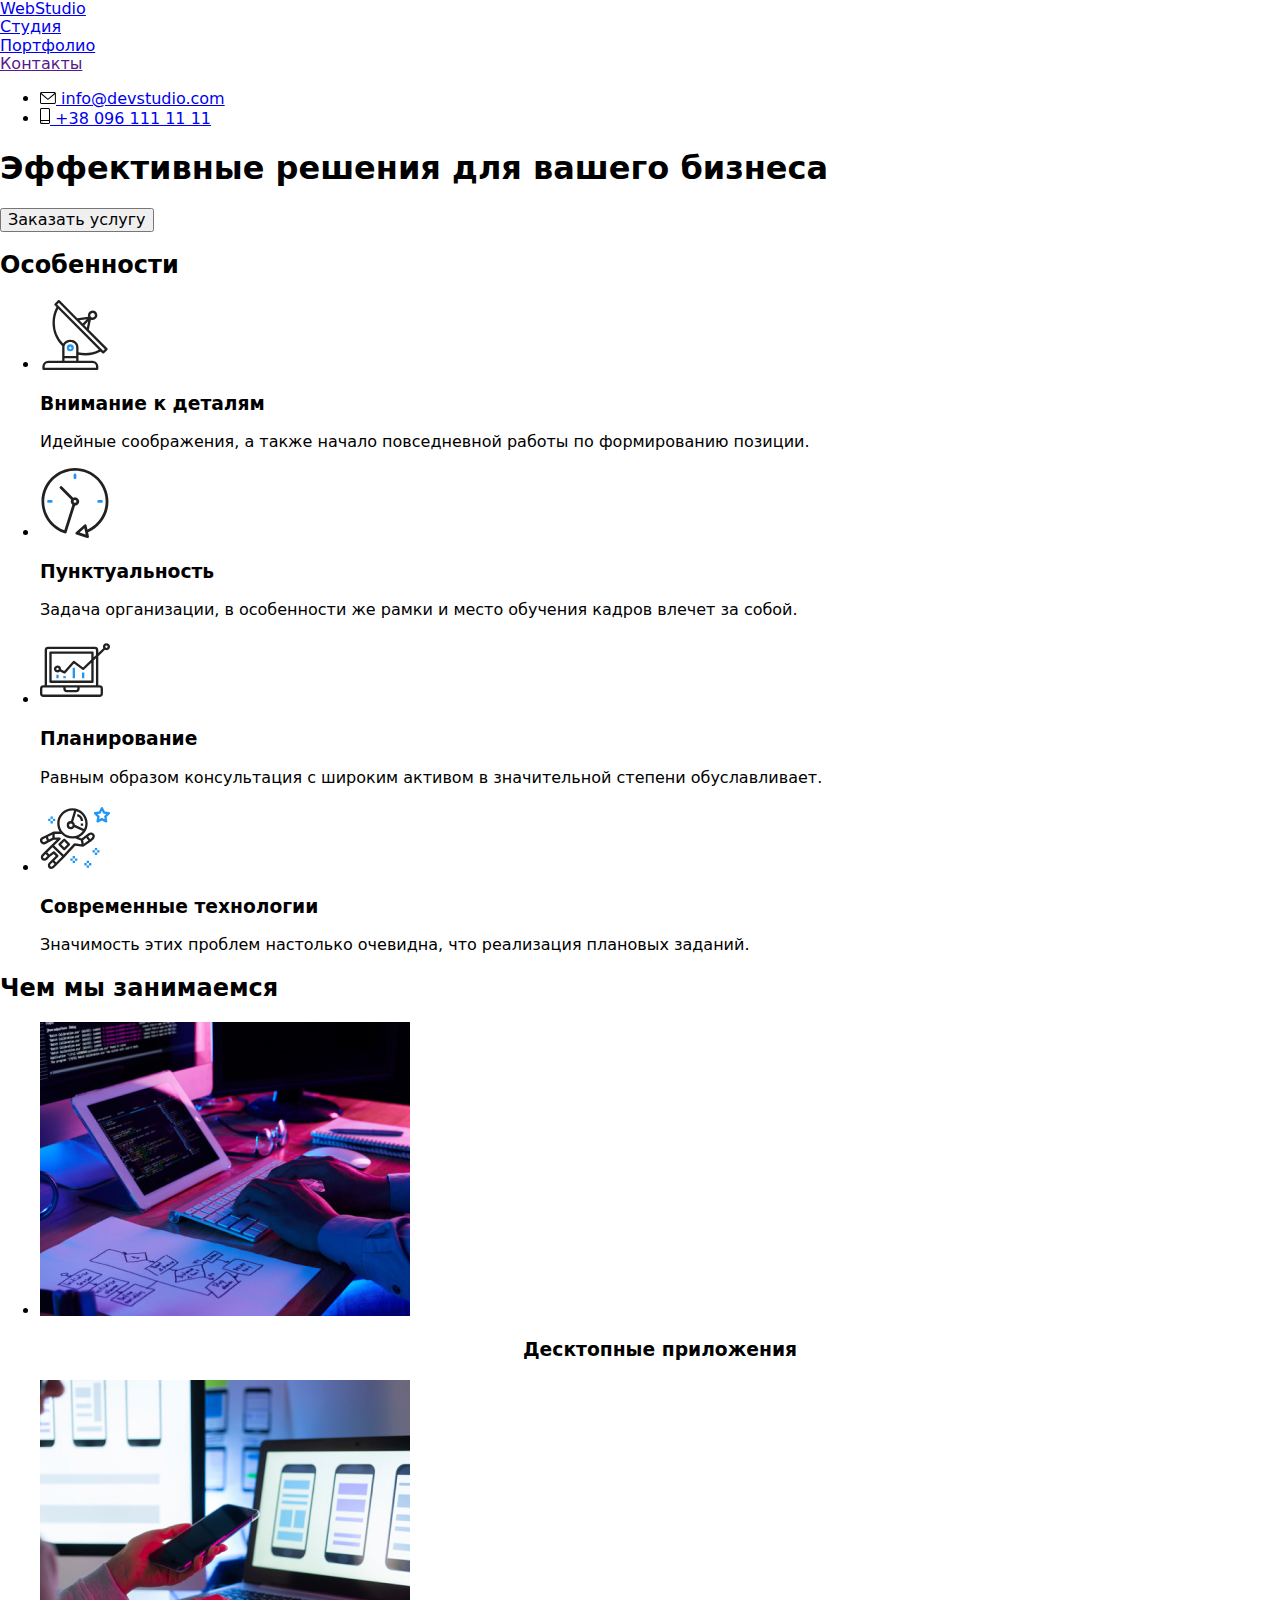
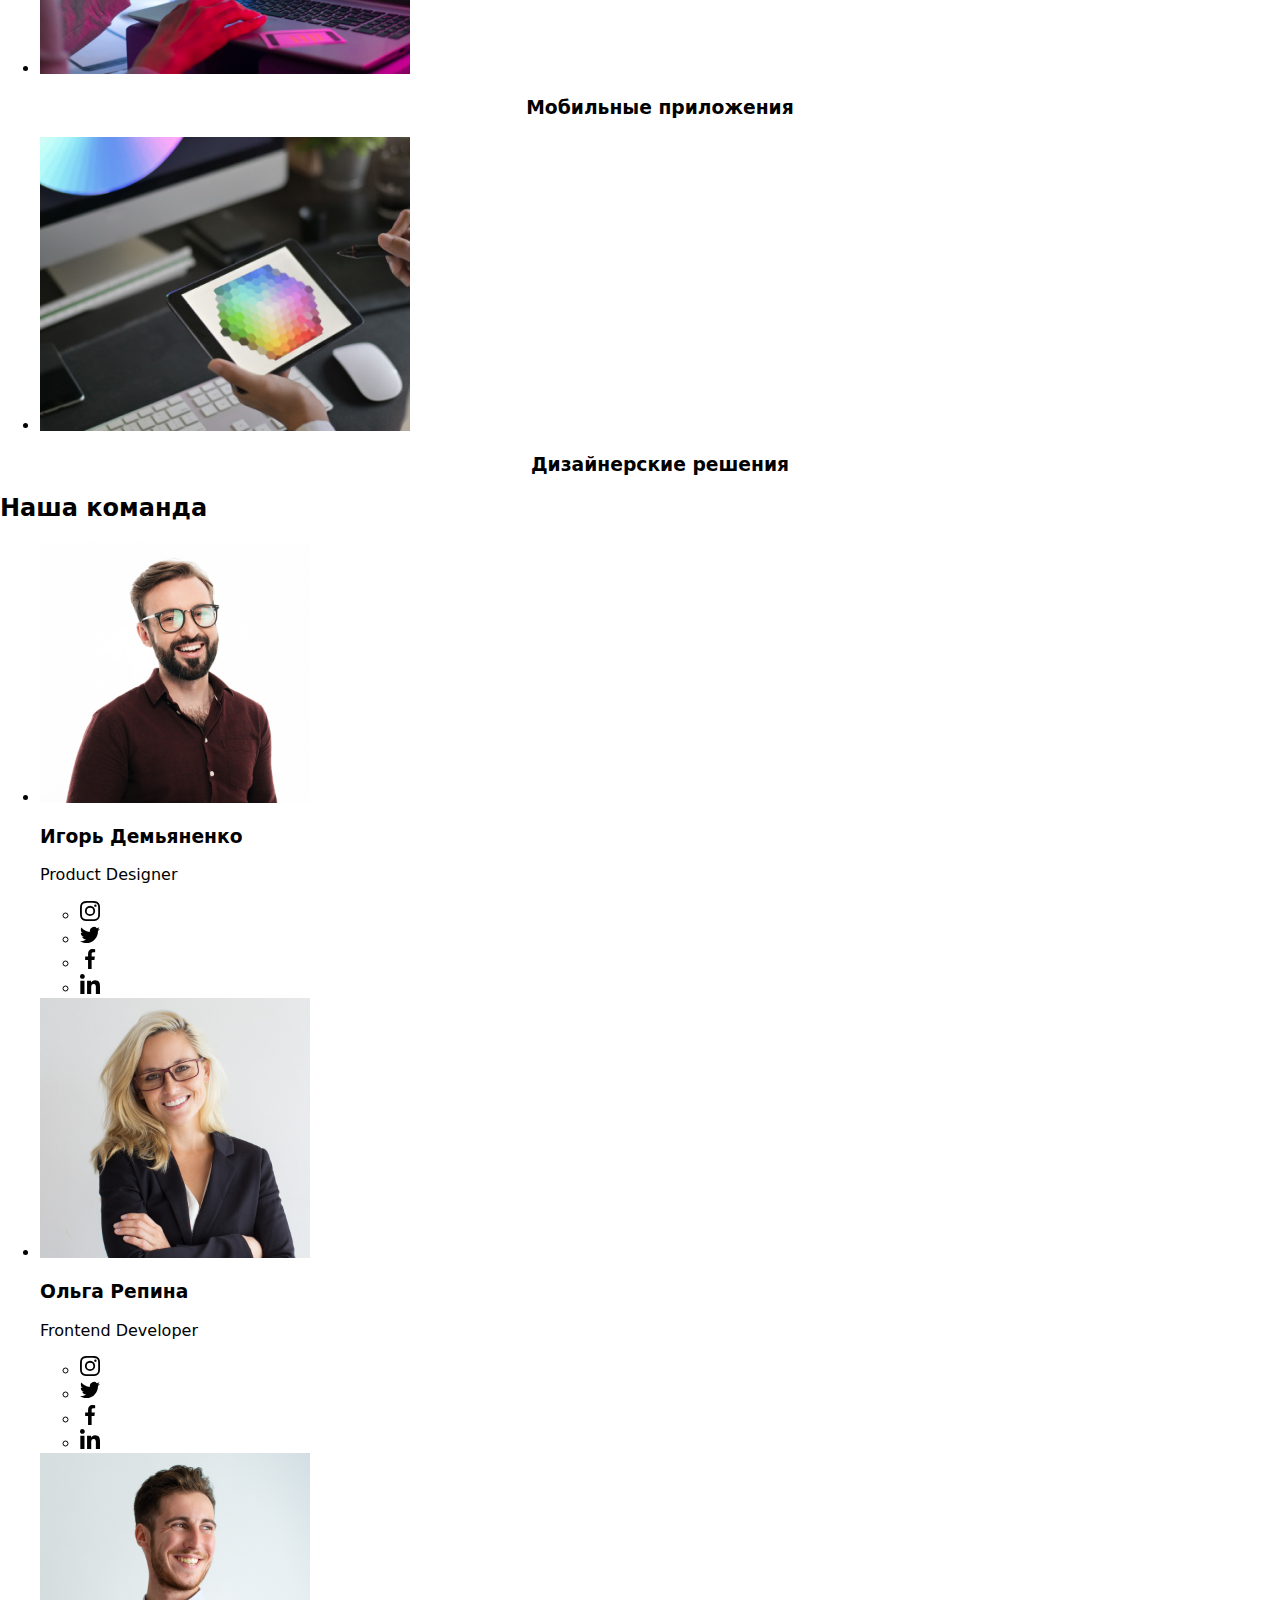
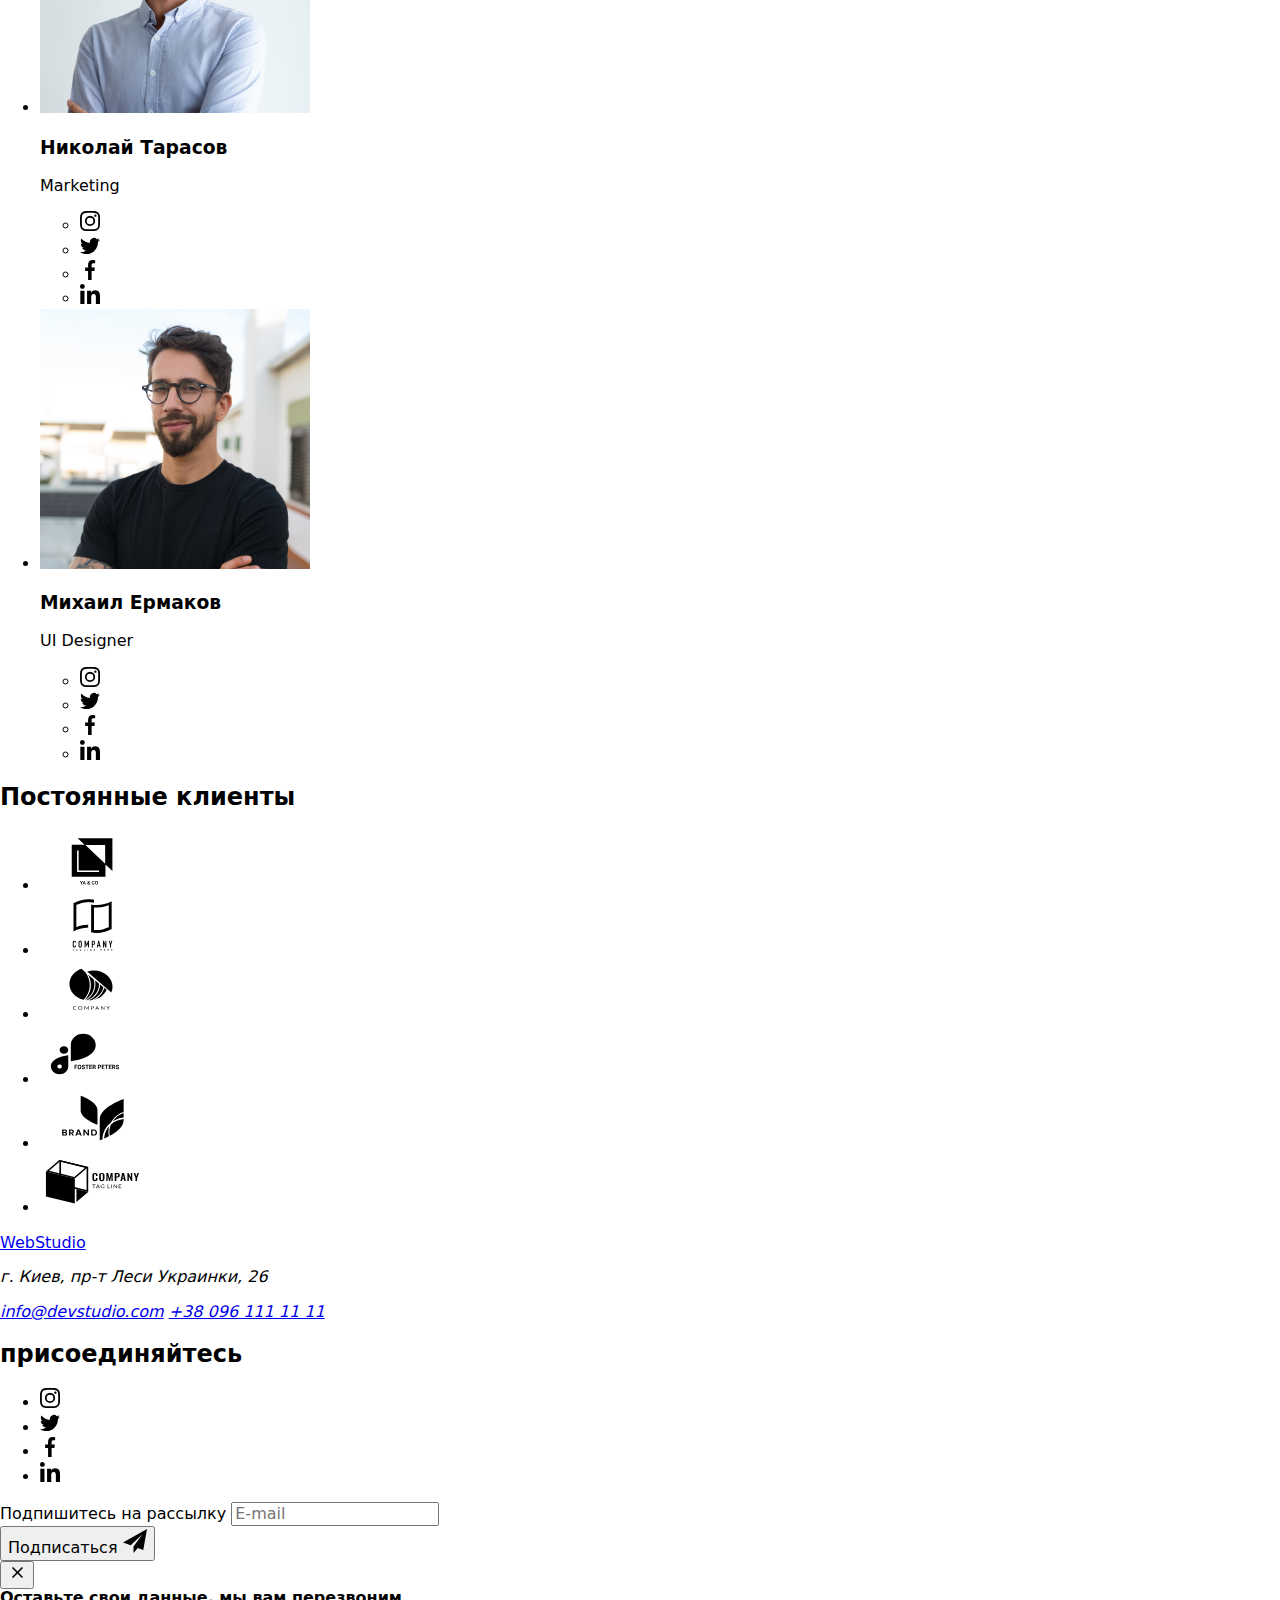
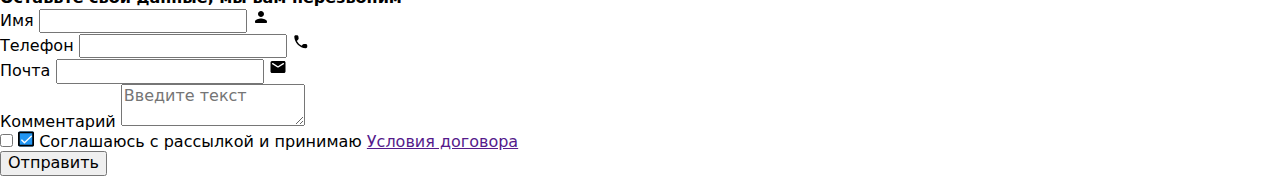
==== commit 4364595b: "добавляем папки с файлами для scss" ====
--- a/index.html
+++ b/index.html
@@ -8,9 +8,9 @@
     <title>Document</title>
     <link href="https://fonts.googleapis.com/css2?family=Raleway:wght@700&family=Roboto:wght@400;500;700;900&display=swap"
         rel="stylesheet">
-    <link rel="stylesheet"
-        href="https://cdnjs.cloudflare.com/ajax/libs/modern-normalize/1.1.0/modern-normalize.min.css">
-    <link rel="stylesheet" href="./css/styles.css">
+    <!-- <link rel="stylesheet"
+        href="https://cdnjs.cloudflare.com/ajax/libs/modern-normalize/1.1.0/modern-normalize.min.css"> -->
+    <link rel="stylesheet" href="./css/main.min.css">
 </head>
 
 <body class="page">
--- a/css/main.min.css
+++ b/css/main.min.css
@@ -0,0 +1,2 @@
+.site-nav{padding:0;margin:0;list-style:none}/*! modern-normalize v1.1.0 | MIT License | https://github.com/sindresorhus/modern-normalize */*,::before,::after{-webkit-box-sizing:border-box;box-sizing:border-box}html{line-height:1.15;-webkit-text-size-adjust:100%;-moz-tab-size:4;-o-tab-size:4;tab-size:4}body{margin:0;font-family:system-ui,-apple-system,"Segoe UI",Roboto,Helvetica,Arial,sans-serif,"Apple Color Emoji","Segoe UI Emoji"}hr{height:0;color:inherit}abbr[title]{-webkit-text-decoration:underline dotted;text-decoration:underline dotted}b,strong{font-weight:bolder}code,kbd,samp,pre{font-family:ui-monospace, SFMono-Regular, Consolas, 'Liberation Mono', Menlo, monospace;font-size:1em}small{font-size:80%}sub,sup{font-size:75%;line-height:0;position:relative;vertical-align:baseline}sub{bottom:-0.25em}sup{top:-0.5em}table{text-indent:0;border-color:inherit}button,input,optgroup,select,textarea{font-family:inherit;font-size:100%;line-height:1.15;margin:0}button,select{text-transform:none}button,[type='button'],[type='reset'],[type='submit']{-webkit-appearance:button}::-moz-focus-inner{border-style:none;padding:0}:-moz-focusring{outline:1px dotted ButtonText}:-moz-ui-invalid{box-shadow:none}legend{padding:0}progress{vertical-align:baseline}::-webkit-inner-spin-button,::-webkit-outer-spin-button{height:auto}[type='search']{-webkit-appearance:textfield;outline-offset:-2px}::-webkit-search-decoration{-webkit-appearance:none}::-webkit-file-upload-button{-webkit-appearance:button;font:inherit}summary{display:list-item}.skills-list__title{display:-webkit-box;display:-ms-flexbox;display:flex;-webkit-box-align:center;-ms-flex-align:center;align-items:center;-webkit-box-pack:center;-ms-flex-pack:center;justify-content:center}
+/*# sourceMappingURL=main.min.css.map */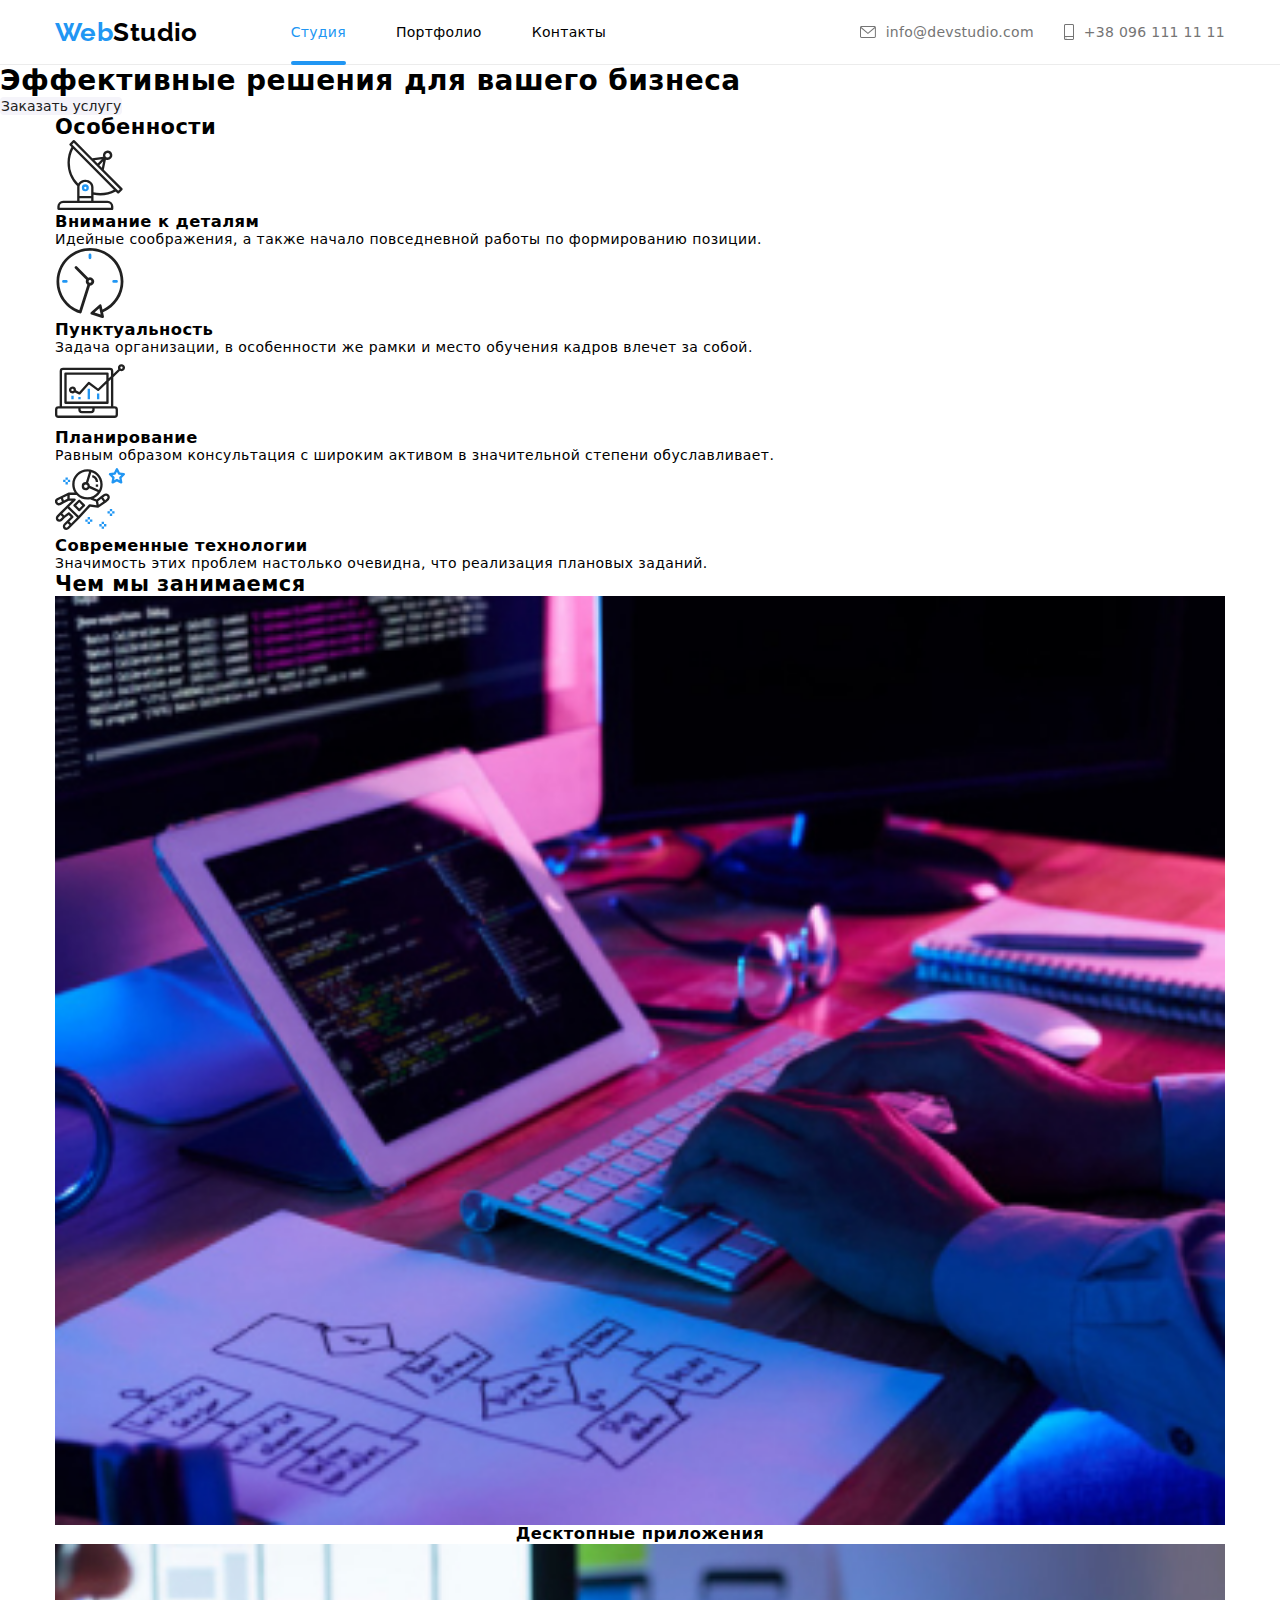
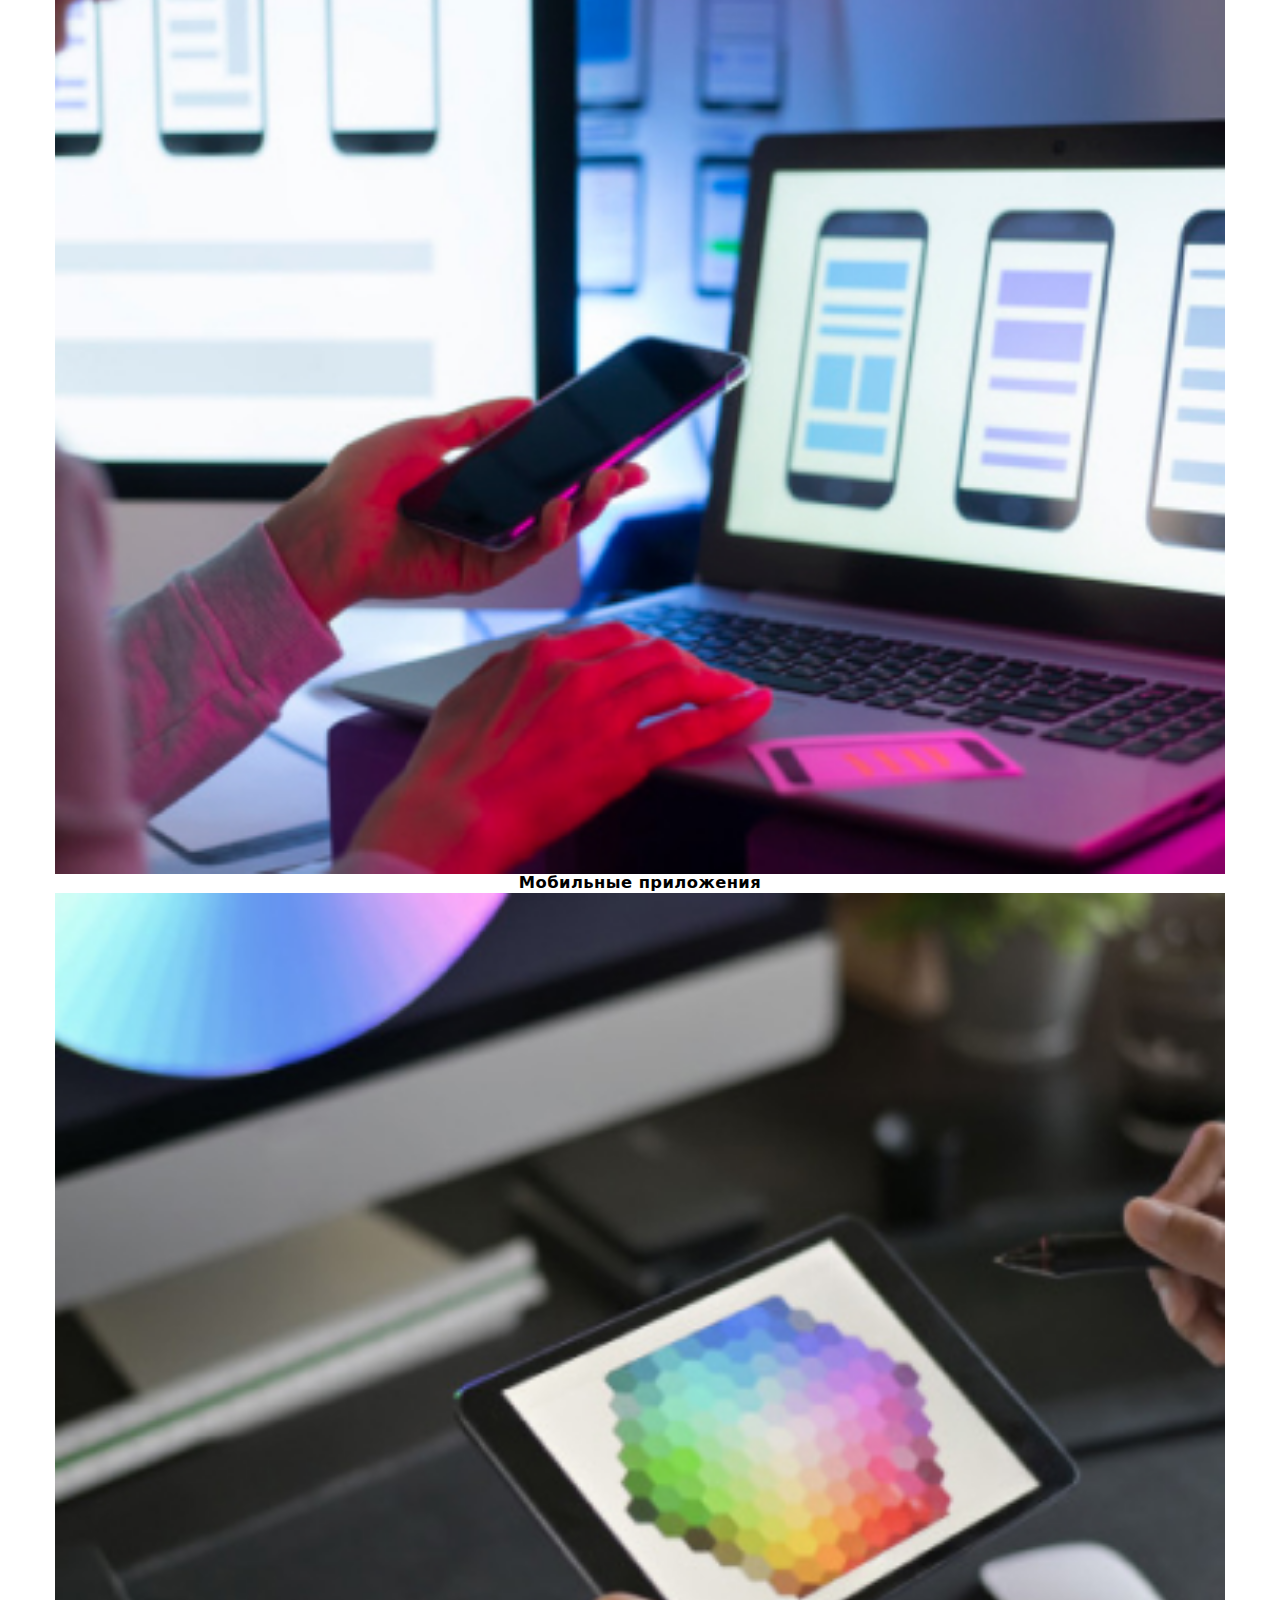
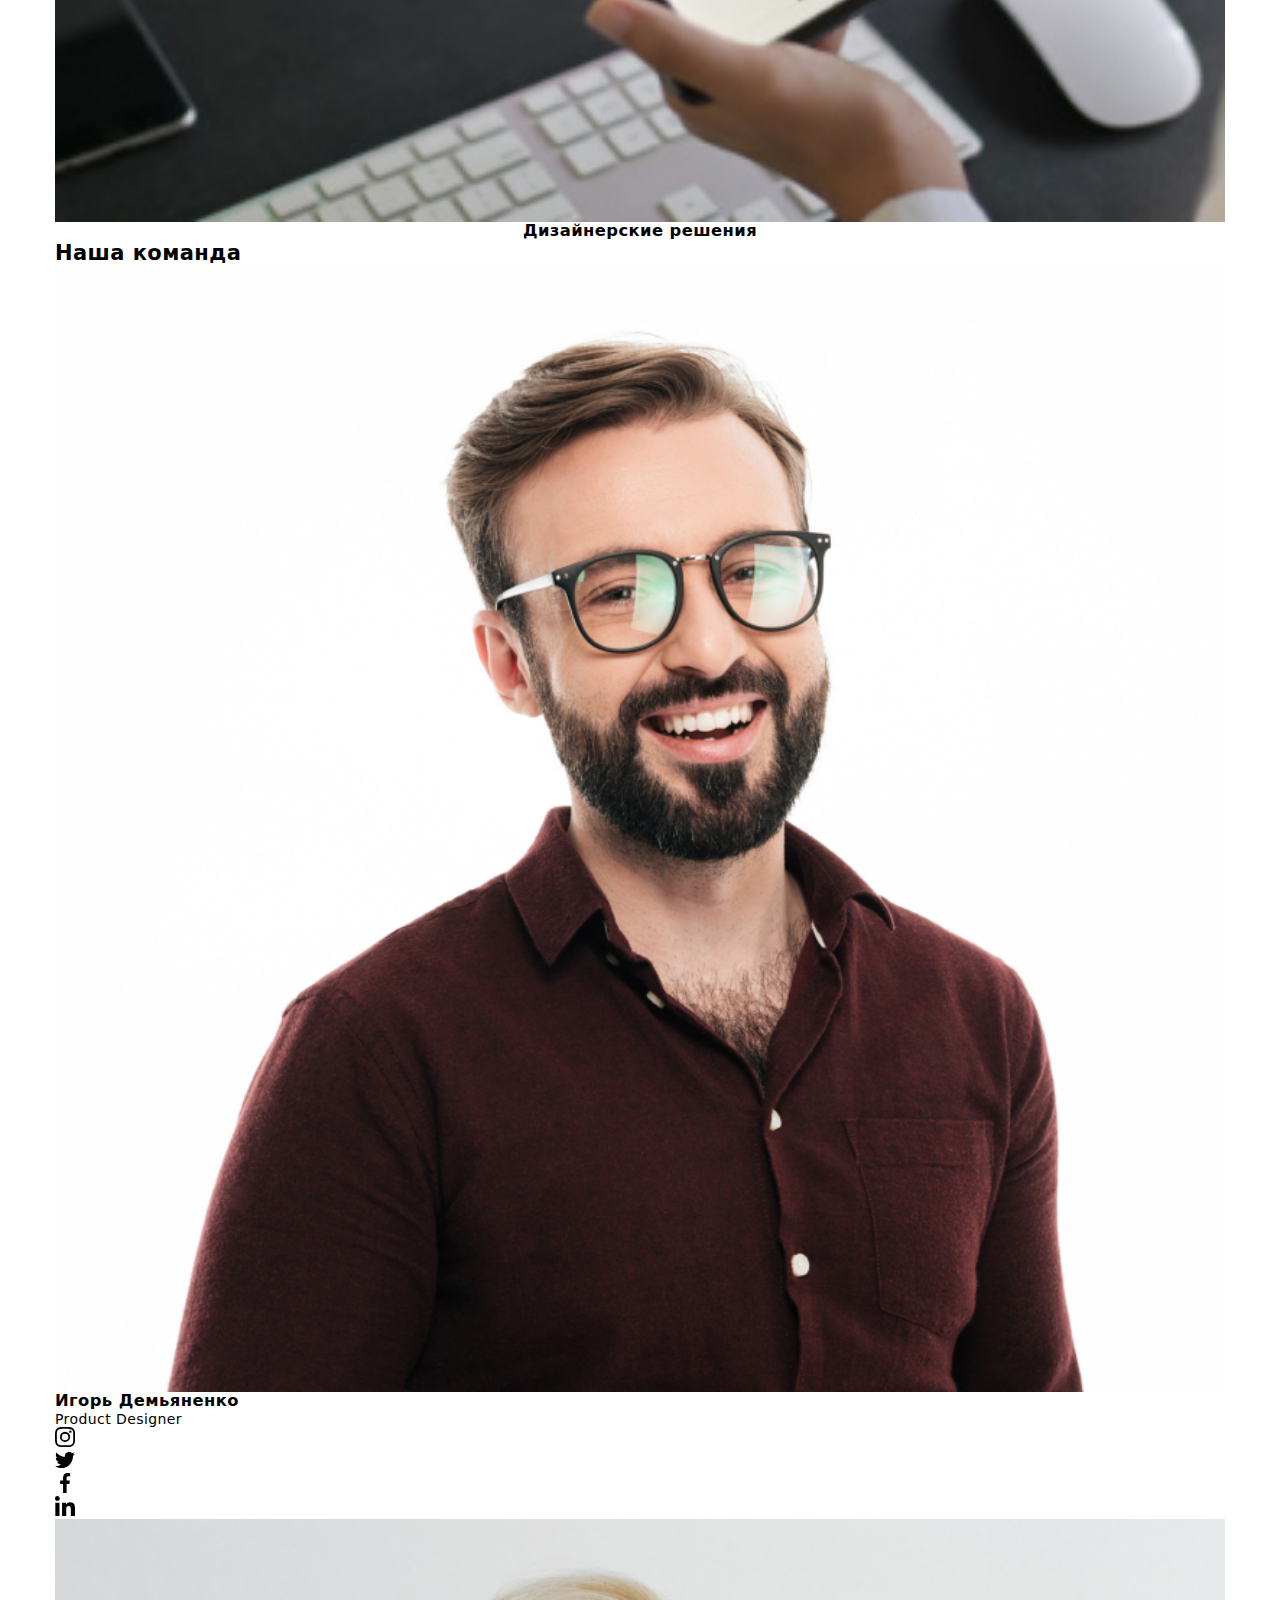
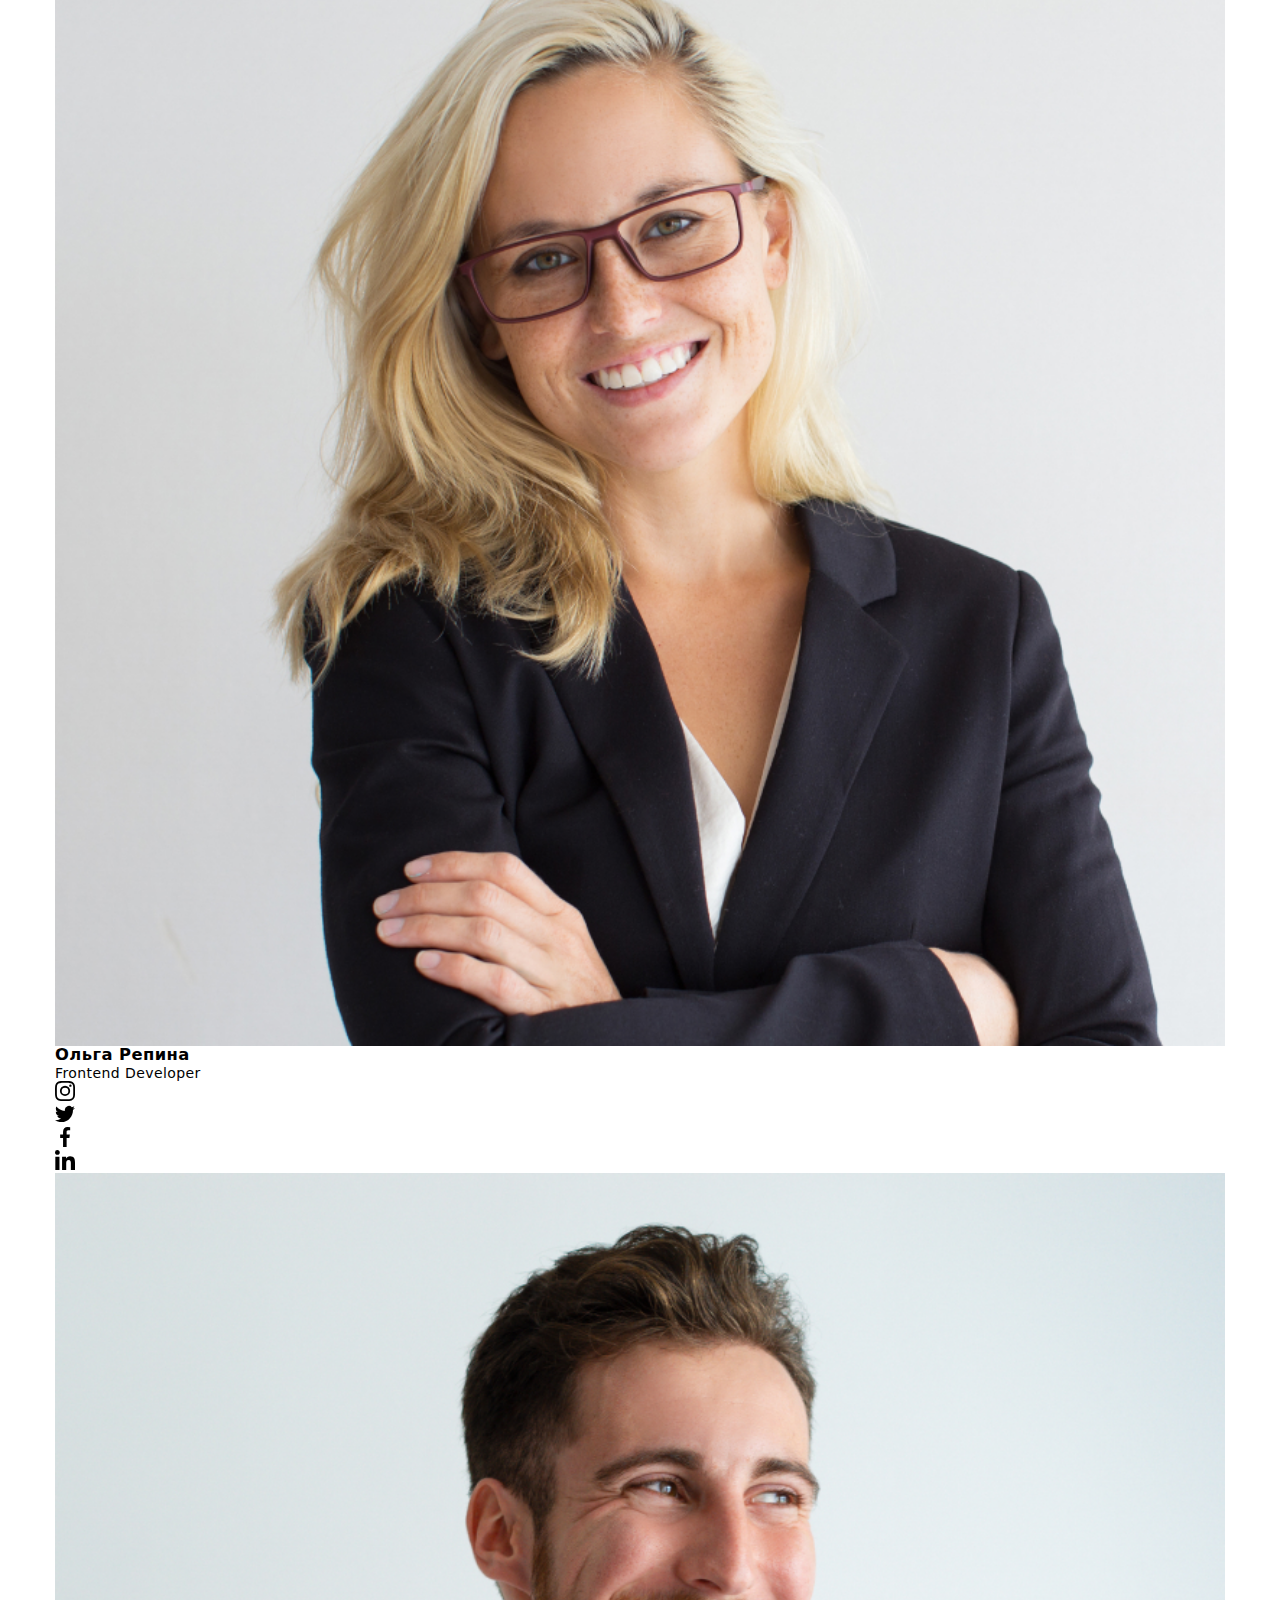
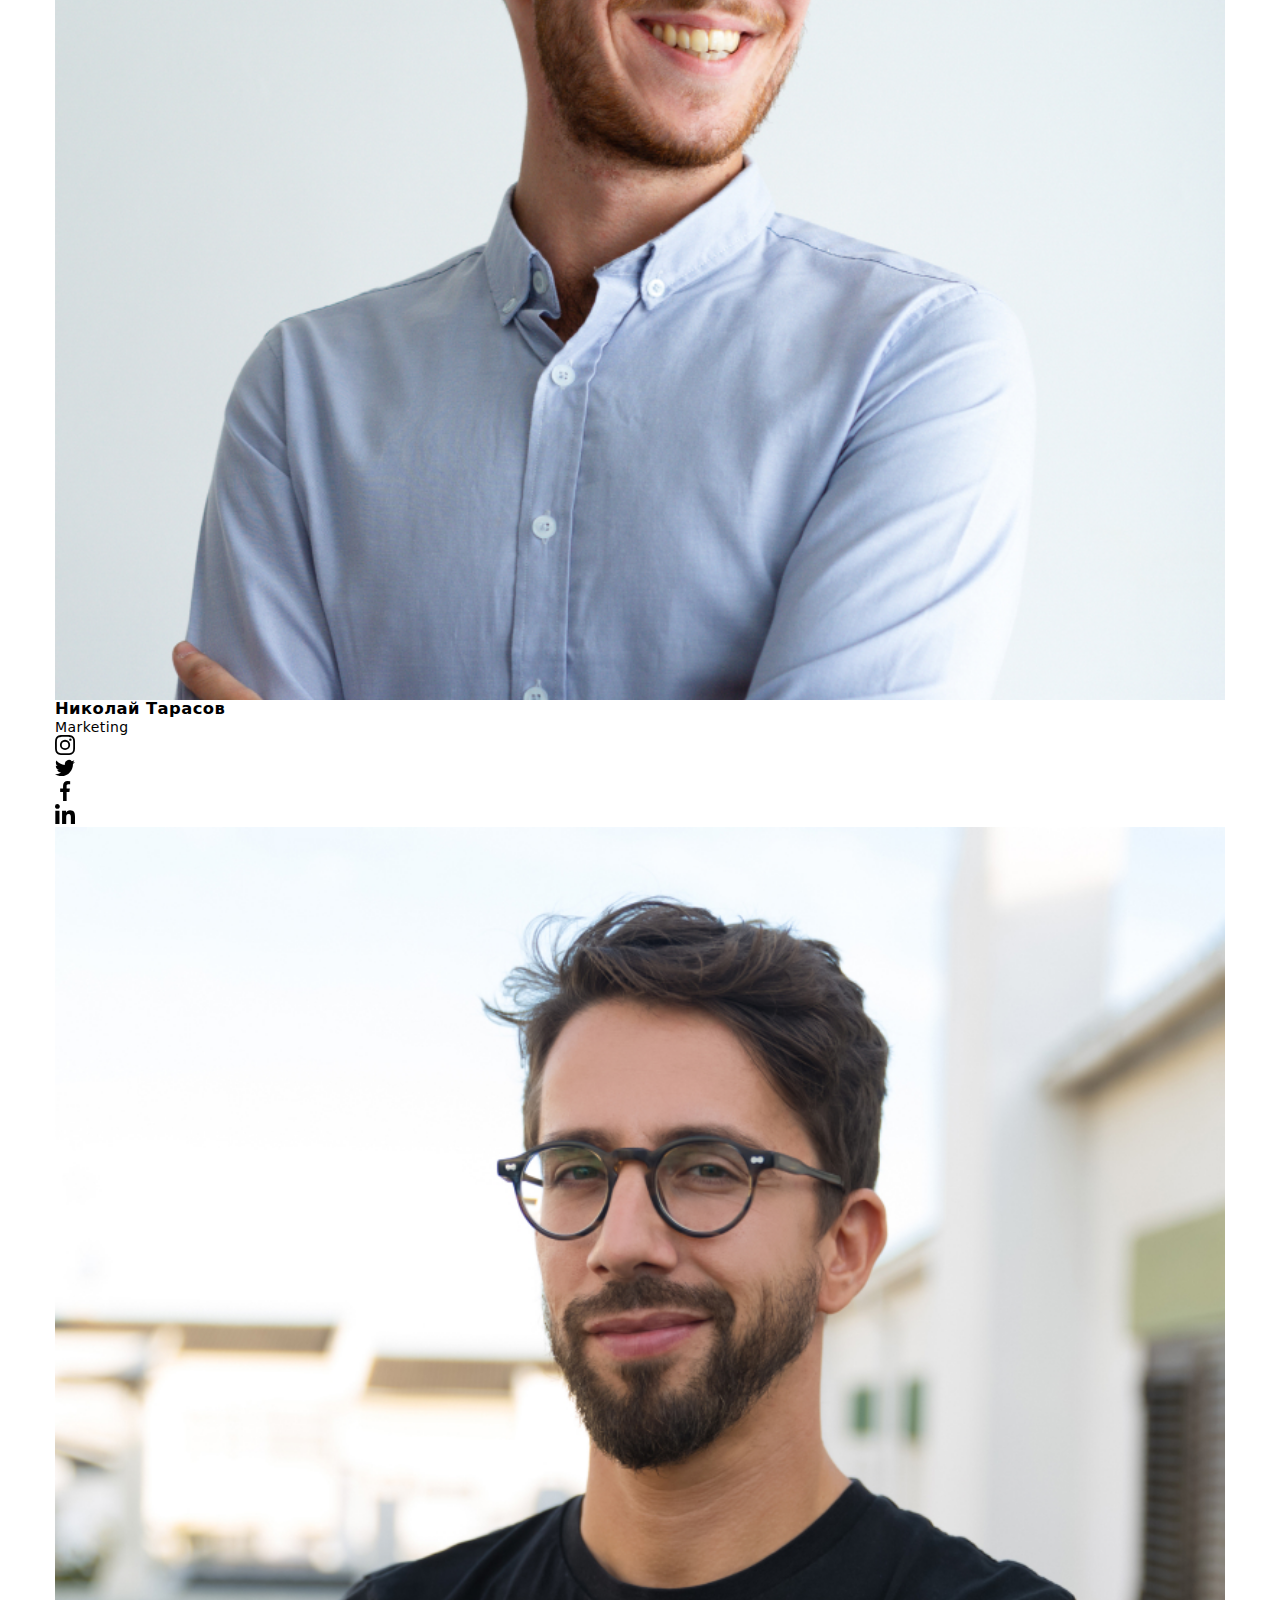
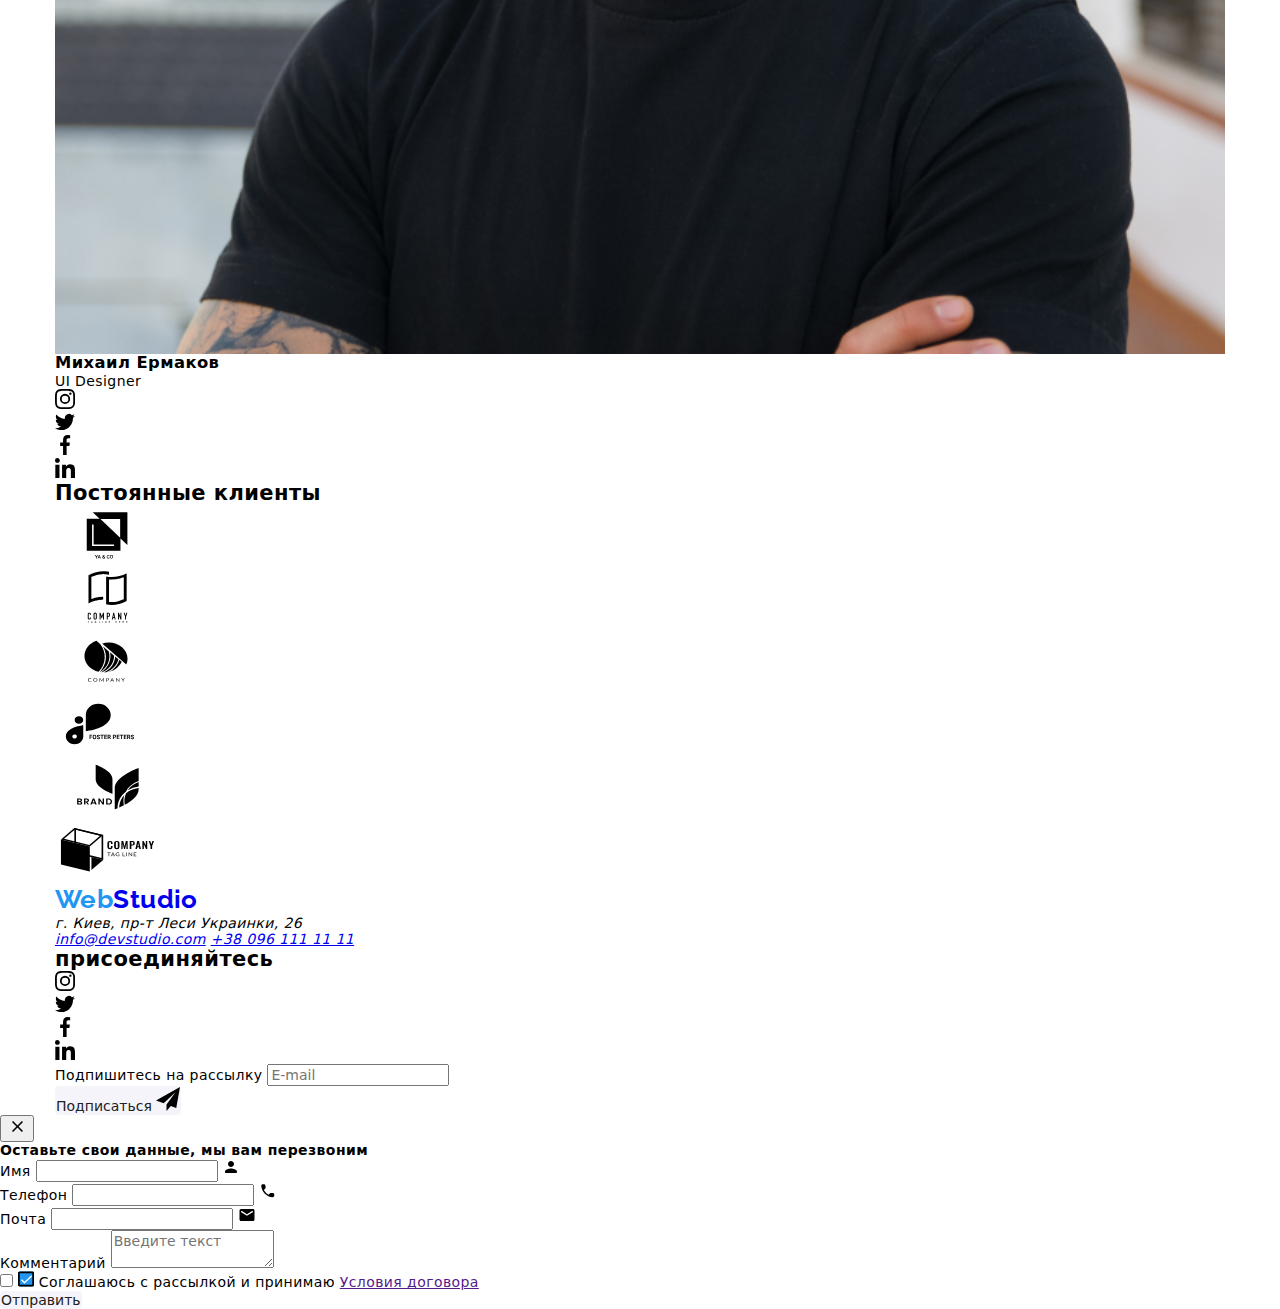
==== commit b3d65751: "делаю по SCSS" ====
--- a/index.html
+++ b/index.html
@@ -8,8 +8,6 @@
     <title>Document</title>
     <link href="https://fonts.googleapis.com/css2?family=Raleway:wght@700&family=Roboto:wght@400;500;700;900&display=swap"
         rel="stylesheet">
-    <!-- <link rel="stylesheet"
-        href="https://cdnjs.cloudflare.com/ajax/libs/modern-normalize/1.1.0/modern-normalize.min.css"> -->
     <link rel="stylesheet" href="./css/main.min.css">
 </head>
 
@@ -18,20 +16,20 @@
     <header class="page-header">
         <div class="conteiner page-header__conteiner">
             <!--раздел основной навигации-->
-            <nav class="main-nav conteiner__main-nav">
+            <nav class="main-nav">
                 <!--логотип хедер-->
-                <a href="./index.html" class="logo main-nav__logo">
+                <a href="./index.html" class="logo main-nav__logo main-nav__logo--color">
                     <span class="logo__accent">Web</span>Studio
                 </a>
                 <!-- навигация по сайту -->
-                <ul class="site-nav main-nav__site-nav list">
+                <ul class="site-nav list">
                     <li class="site-nav__item"><a href="./index.html" class="site-nav__link site-nav__link--current">Студия</a></li>
                     <li class="site-nav__item"><a href="./portfolio.html" class="site-nav__link">Портфолио</a></li>
                     <li class="site-nav__item"><a href="" class="site-nav__link">Контакты</a></li>
                 </ul>
             </nav>
             <!--контакты хедер-->
-            <ul class="contact-nav conteiner__contact-nav list">
+            <ul class="contact-nav contact-nav--end list">
                 <li class="contact-nav__item">
                     <a href="mailto:info@devstudio.com" class="contact-nav__link">
                         <svg class="contact-nav__icon" width="16" height="12">
@@ -63,7 +61,7 @@
         <section class="feature-section">
             <div class="conteiner">
                 <!-- этот тег будет скрыт -->
-                <h2 class="section-title section-title--not-displaye">Особенности</h2>
+                <h2 class="section-title conteiner__section-title section-title--not-displaye">Особенности</h2>
 
                 <ul class="feature-list list">
 
@@ -119,19 +117,19 @@
         <!--Чем мы занимаемся-->
         <section class="skills-section">
             <div class="conteiner">
-                <h2 class="section-title">Чем мы занимаемся</h2>
+                <h2 class="section-title conteiner__section-title">Чем мы занимаемся</h2>
 
                 <ul class="skills-list list">
                     <li class="skills-list__item">
-                        <img class="image skills-list__image" src="./images/programming.jpg" alt="Десктопный приложения" width="370">
+                        <img class="skills-list__image" src="./images/programming.jpg" alt="Десктопный приложения" width="370">
                         <h3 class="skills-list__title">Десктопные приложения</h3>
                     </li>
                     <li class="skills-list__item">
-                        <img class="image skills-list__image" src="./images/Adaptive-layout.jpg" alt="мобильные приложения" width="370">
+                        <img class="skills-list__image" src="./images/Adaptive-layout.jpg" alt="мобильные приложения" width="370">
                         <h3 class="skills-list__title">Мобильные приложения</h3>
                     </li>
                     <li class="skills-list__item">
-                        <img class="image skills-list__image" src="./images/design-and-art.jpg" alt="дизайнерские решения" width="370">
+                        <img class="skills-list__image" src="./images/design-and-art.jpg" alt="дизайнерские решения" width="370">
                         <h3 class="skills-list__title">Дизайнерские решения</h3>
                     </li>
                 </ul>
@@ -142,10 +140,9 @@
         <!-- Наша команда -->
         <section class="team-section">
             <div class="conteiner">
-
-                <h2 class="section-title">Наша команда</h2>
-
-                <ul class="team-list list">
+                <h2 class="section-title conteiner__section-title">Наша команда</h2>
+
+                <ul class="team-list conteiner__team-list list">
 
                     <li class="team-member team-list__team-member">
                         <img class="image" src="./images/imgteam.jpg" alt="Дизайнер продуктов" width="270">
@@ -331,53 +328,53 @@
         <!-- Постоянные клиенты -->
         <section class="clients-section">
             <div class="conteiner">
-                <h2 class="section-title">Постоянные клиенты</h2>
-
-                <ul class="list-clients list">
-
-                    <li class="list-clients__item">
-                        <a class="list-clients__link" href="">
-                            <svg class="list-clients__icon" width="106" height="60">
+                <h2 class="section-title conteiner__section-title">Постоянные клиенты</h2>
+
+                <ul class="list-clients conteiner__list-clients list">
+
+                    <li class="item-clients list-clients__item-clients">
+                        <a class="item-clients__link" href="">
+                            <svg class="item-clients__icon" width="106" height="60">
                                 <use href="./images/icons.svg#Logo1"></use> 
                             </svg>
                         </a>
                     </li>
 
-                    <li class="list-clients__item">
-                        <a class="list-clients__link" href="">
-                            <svg class="list-clients__icon" width="106" height="60">
+                    <li class="item-clients list-clients__item-clients">
+                        <a class="item-clients__link" href="">
+                            <svg class="item-clients__icon" width="106" height="60">
                                 <use href="./images/icons.svg#Logo2"></use> 
                             </svg>
                         </a>
                     </li>
 
-                    <li class="list-clients__item">
-                        <a class="list-clients__link" href="">
-                            <svg class="list-clients__icon" width="106" height="60">
+                    <li class="item-clients list-clients__item-clients">
+                        <a class="item-clients__link" href="">
+                            <svg class="item-clients__icon" width="106" height="60">
                                 <use href="./images/icons.svg#Logo3"></use> 
                             </svg>
                         </a>
                     </li>
 
-                    <li class="list-clients__item">
-                        <a class="list-clients__link" href="">
-                            <svg class="list-clients__icon" width="106" height="60">
+                    <li class="item-clients list-clients__item-clients">
+                        <a class="item-clients__link" href="">
+                            <svg class="item-clients__icon" width="106" height="60">
                                 <use href="./images/icons.svg#Logo4"></use> 
                             </svg>
                         </a>
                     </li>
 
-                    <li class="list-clients__item">
-                        <a class="list-clients__link" href="">
-                            <svg class="list-clients__icon" width="106" height="60">
+                    <li class="item-clients list-clients__item-clients">
+                        <a class="item-clients__link" href="">
+                            <svg class="item-clients__icon" width="106" height="60">
                                 <use href="./images/icons.svg#Logo5"></use> 
                             </svg>
                         </a>
                     </li>
 
-                    <li class="list-clients__item">
-                        <a class="list-clients__link" href="">
-                            <svg class="list-clients__icon" width="106" height="60">
+                    <li class="item-clients list-clients__item-clients">
+                        <a class="item-clients__link" href="">
+                            <svg class="item-clients__icon" width="106" height="60">
                                 <use href="./images/icons.svg#Logo6"></use> 
                             </svg>
                         </a>
@@ -394,14 +391,14 @@
     <footer class="page-footer">
         <div class="conteiner page-footer__conteiner">
 
-            <div class="logo-and-contacts">
+            <div>
                 <!--логотип футер-->
-                <a href="./index.html" class="logo logo-and-contacts__logo">
+                <a href="./index.html" class="logo page-footer__logo">
                     <span class="logo__accent">Web</span>Studio
                 </a>
 
                 <!--контакты футер-->
-                <address class="contact-footer logo-and-contacts__contact-footer list">
+                <address class="contact-footer page-footer__contact-footer list">
                     <p class="contact-footer__text">г. Киев, пр-т Леси Украинки, 26</p>
                     <a class="contact-footer__link" href="mailto:info@devstudio.com">info@devstudio.com</a>
                     <a class="contact-footer__link" href="tel:+380961111111">+38 096 111 11 11</a>
@@ -421,7 +418,7 @@
                             </svg>
                         </a>
                     </li>
-                
+                    
                     <li class="social-links__item social-links__item--top">
                         <a class="social-links__link social-links__link--color" href="">
                             <svg class="social-links__icon" width="20" height="20">
--- a/css/main.min.css
+++ b/css/main.min.css
@@ -1,2 +1,2 @@
-.site-nav{padding:0;margin:0;list-style:none}/*! modern-normalize v1.1.0 | MIT License | https://github.com/sindresorhus/modern-normalize */*,::before,::after{-webkit-box-sizing:border-box;box-sizing:border-box}html{line-height:1.15;-webkit-text-size-adjust:100%;-moz-tab-size:4;-o-tab-size:4;tab-size:4}body{margin:0;font-family:system-ui,-apple-system,"Segoe UI",Roboto,Helvetica,Arial,sans-serif,"Apple Color Emoji","Segoe UI Emoji"}hr{height:0;color:inherit}abbr[title]{-webkit-text-decoration:underline dotted;text-decoration:underline dotted}b,strong{font-weight:bolder}code,kbd,samp,pre{font-family:ui-monospace, SFMono-Regular, Consolas, 'Liberation Mono', Menlo, monospace;font-size:1em}small{font-size:80%}sub,sup{font-size:75%;line-height:0;position:relative;vertical-align:baseline}sub{bottom:-0.25em}sup{top:-0.5em}table{text-indent:0;border-color:inherit}button,input,optgroup,select,textarea{font-family:inherit;font-size:100%;line-height:1.15;margin:0}button,select{text-transform:none}button,[type='button'],[type='reset'],[type='submit']{-webkit-appearance:button}::-moz-focus-inner{border-style:none;padding:0}:-moz-focusring{outline:1px dotted ButtonText}:-moz-ui-invalid{box-shadow:none}legend{padding:0}progress{vertical-align:baseline}::-webkit-inner-spin-button,::-webkit-outer-spin-button{height:auto}[type='search']{-webkit-appearance:textfield;outline-offset:-2px}::-webkit-search-decoration{-webkit-appearance:none}::-webkit-file-upload-button{-webkit-appearance:button;font:inherit}summary{display:list-item}.skills-list__title{display:-webkit-box;display:-ms-flexbox;display:flex;-webkit-box-align:center;-ms-flex-align:center;align-items:center;-webkit-box-pack:center;-ms-flex-pack:center;justify-content:center}
+body{color:var(--primary-text-color);background-color:var(--bg-color-white);font-family:Roboto, sans-serif;letter-spacing:0.03em;font-size:14px}img{display:block;width:100%;height:auto}h1,h2,h3,h4,h5,h6,p{margin:0}.site-nav,.contact-nav,.feature-list,.skills-list,.team-list,.social-links,.list-clients,.contact-footer,.filter,.works-list{padding:0;margin:0;list-style:none}.conteiner{width:1200px;margin-left:auto;margin-right:auto;padding-left:15px;padding-right:15px}.button--primary{color:#212121;background-color:#f5f4fa;cursor:pointer;border-radius:4px;border:1px solid transparent;padding:0;margin:0}/*! modern-normalize v1.1.0 | MIT License | https://github.com/sindresorhus/modern-normalize */*,::before,::after{-webkit-box-sizing:border-box;box-sizing:border-box}html{line-height:1.15;-webkit-text-size-adjust:100%;-moz-tab-size:4;-o-tab-size:4;tab-size:4}body{margin:0;font-family:system-ui,-apple-system,"Segoe UI",Roboto,Helvetica,Arial,sans-serif,"Apple Color Emoji","Segoe UI Emoji"}hr{height:0;color:inherit}abbr[title]{-webkit-text-decoration:underline dotted;text-decoration:underline dotted}b,strong{font-weight:bolder}code,kbd,samp,pre{font-family:ui-monospace, SFMono-Regular, Consolas, 'Liberation Mono', Menlo, monospace;font-size:1em}small{font-size:80%}sub,sup{font-size:75%;line-height:0;position:relative;vertical-align:baseline}sub{bottom:-0.25em}sup{top:-0.5em}table{text-indent:0;border-color:inherit}button,input,optgroup,select,textarea{font-family:inherit;font-size:100%;line-height:1.15;margin:0}button,select{text-transform:none}button,[type='button'],[type='reset'],[type='submit']{-webkit-appearance:button}::-moz-focus-inner{border-style:none;padding:0}:-moz-focusring{outline:1px dotted ButtonText}:-moz-ui-invalid{box-shadow:none}legend{padding:0}progress{vertical-align:baseline}::-webkit-inner-spin-button,::-webkit-outer-spin-button{height:auto}[type='search']{-webkit-appearance:textfield;outline-offset:-2px}::-webkit-search-decoration{-webkit-appearance:none}::-webkit-file-upload-button{-webkit-appearance:button;font:inherit}summary{display:list-item}.page-header{background-color:#fff;border-bottom:1px solid #ececec}.page-header__conteiner{display:-webkit-box;display:-ms-flexbox;display:flex;-webkit-box-align:center;-ms-flex-align:center;align-items:center;-ms-flex-wrap:wrap;flex-wrap:wrap}.main-nav{display:-webkit-box;display:-ms-flexbox;display:flex;-webkit-box-align:center;-ms-flex-align:center;align-items:center;-ms-flex-wrap:wrap;flex-wrap:wrap}.main-nav__logo{margin-right:93px}.main-nav__logo--color{color:#000}.logo{font-family:Raleway, cursive;font-weight:bold;font-size:26px;line-height:1.19;text-decoration:none}.logo__accent{color:#2196f3}.site-nav{display:-webkit-box;display:-ms-flexbox;display:flex;-webkit-box-align:center;-ms-flex-align:center;align-items:center;-ms-flex-wrap:wrap;flex-wrap:wrap}.site-nav__item:not(:last-child){margin-right:50px}.site-nav__link{display:block;padding:24px 0;color:var(--title-text-color);font-weight:500;line-height:1.15;letter-spacing:0.02em;text-decoration:none;-webkit-transition-property:color;transition-property:color;-webkit-transition-duration:250ms;transition-duration:250ms;-webkit-transition-timing-function:cubic-bezier(0.4, 0, 0.2, 1);transition-timing-function:cubic-bezier(0.4, 0, 0.2, 1)}.site-nav__link--current{color:#2196f3;position:relative}.site-nav__link--current::after{content:' ';position:absolute;left:0;bottom:-1px;width:100%;min-height:4px;border-radius:4px;background-color:#2196f3}.site-nav__link:hover,.site-nav__link:focus{color:#2196f3;fill:#2196f3}.contact-nav{display:-webkit-box;display:-ms-flexbox;display:flex;-webkit-box-align:center;-ms-flex-align:center;align-items:center;-ms-flex-wrap:wrap;flex-wrap:wrap}.contact-nav__item:not(:last-child){margin-right:30px}.contact-nav__link{display:-webkit-box;display:-ms-flexbox;display:flex;padding:24px 0;color:#757575;fill:#757575;-webkit-box-align:center;-ms-flex-align:center;align-items:center;font-weight:500;line-height:1.15;letter-spacing:0.02em;text-decoration:none;-webkit-transition-property:color, fill;transition-property:color, fill;-webkit-transition-duration:250ms;transition-duration:250ms;-webkit-transition-timing-function:cubic-bezier(0.4, 0, 0.2, 1);transition-timing-function:cubic-bezier(0.4, 0, 0.2, 1)}.contact-nav__link:hover,.contact-nav__link:focus{color:#2196f3;fill:#2196f3}.contact-nav__icon{margin-right:10px}.contact-nav--end{margin-left:auto}.skills-list__title{display:-webkit-box;display:-ms-flexbox;display:flex;-webkit-box-align:center;-ms-flex-align:center;align-items:center;-webkit-box-pack:center;-ms-flex-pack:center;justify-content:center}
 /*# sourceMappingURL=main.min.css.map */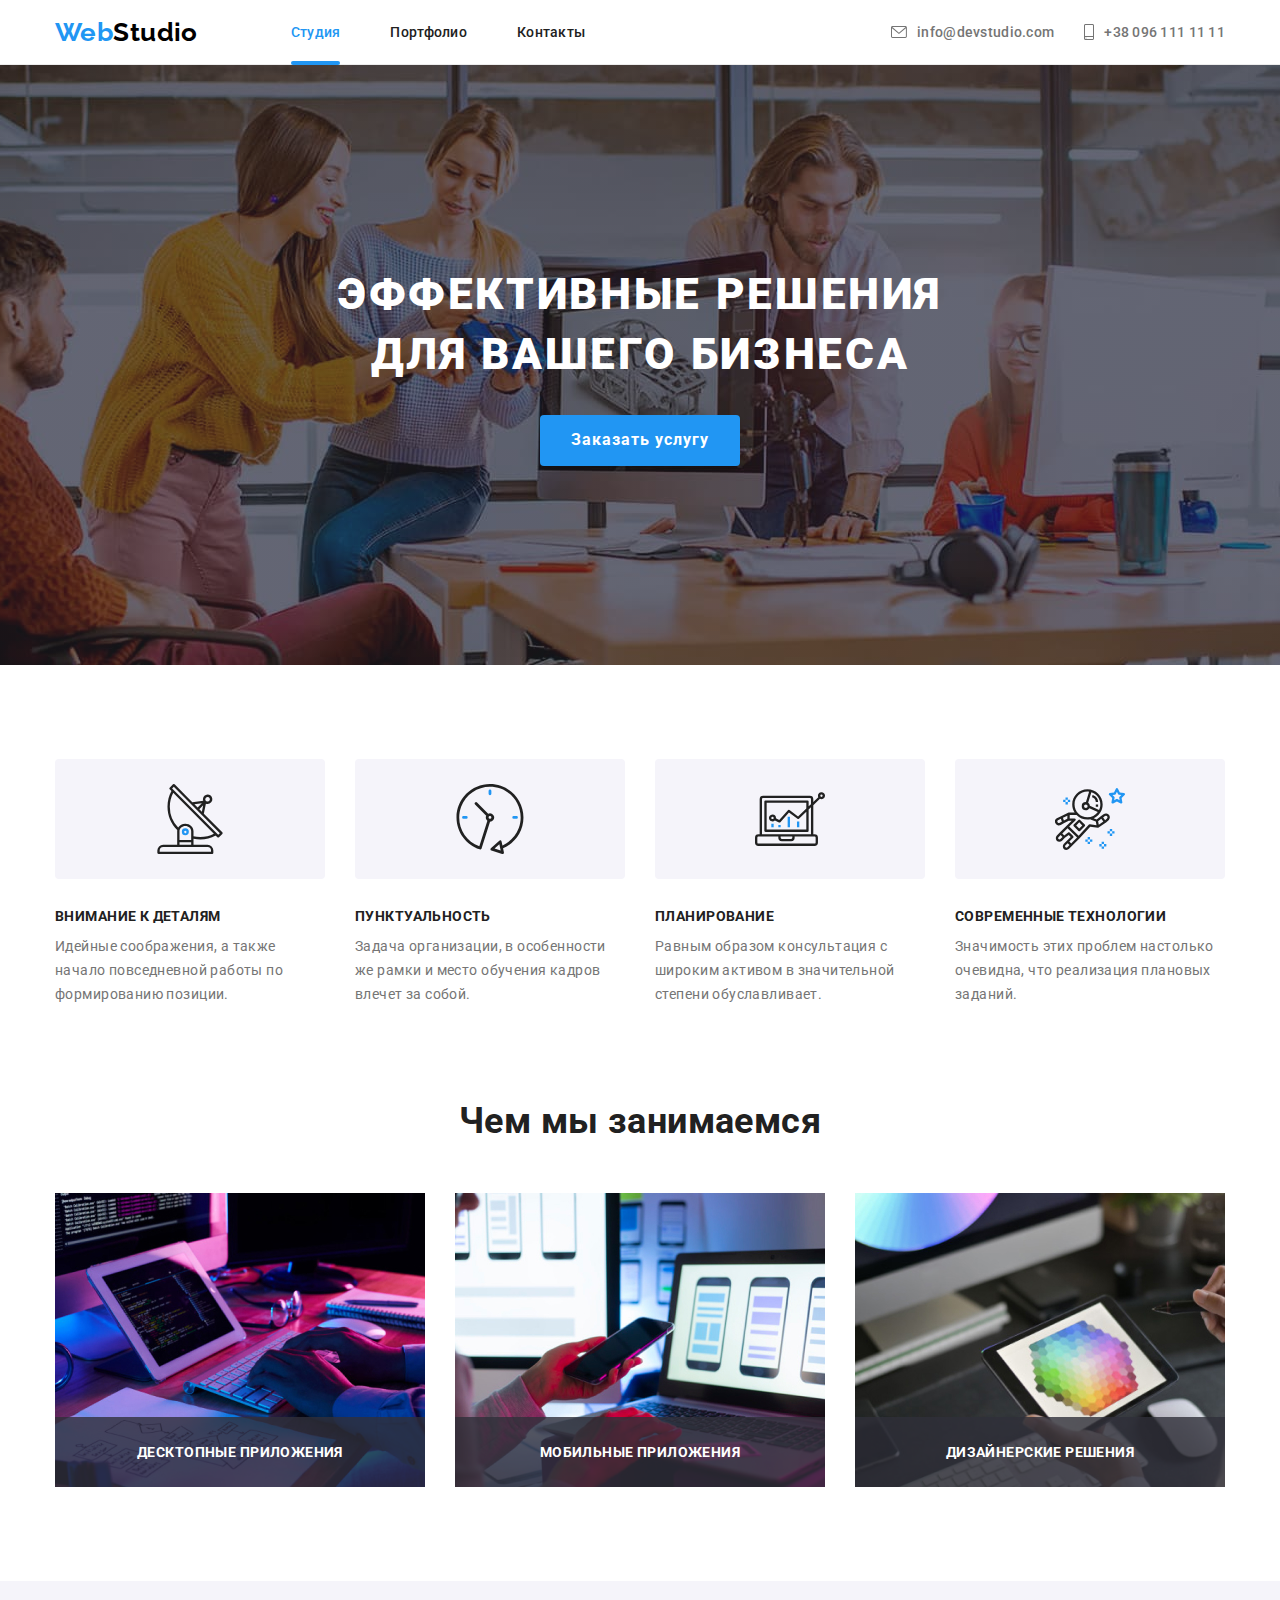
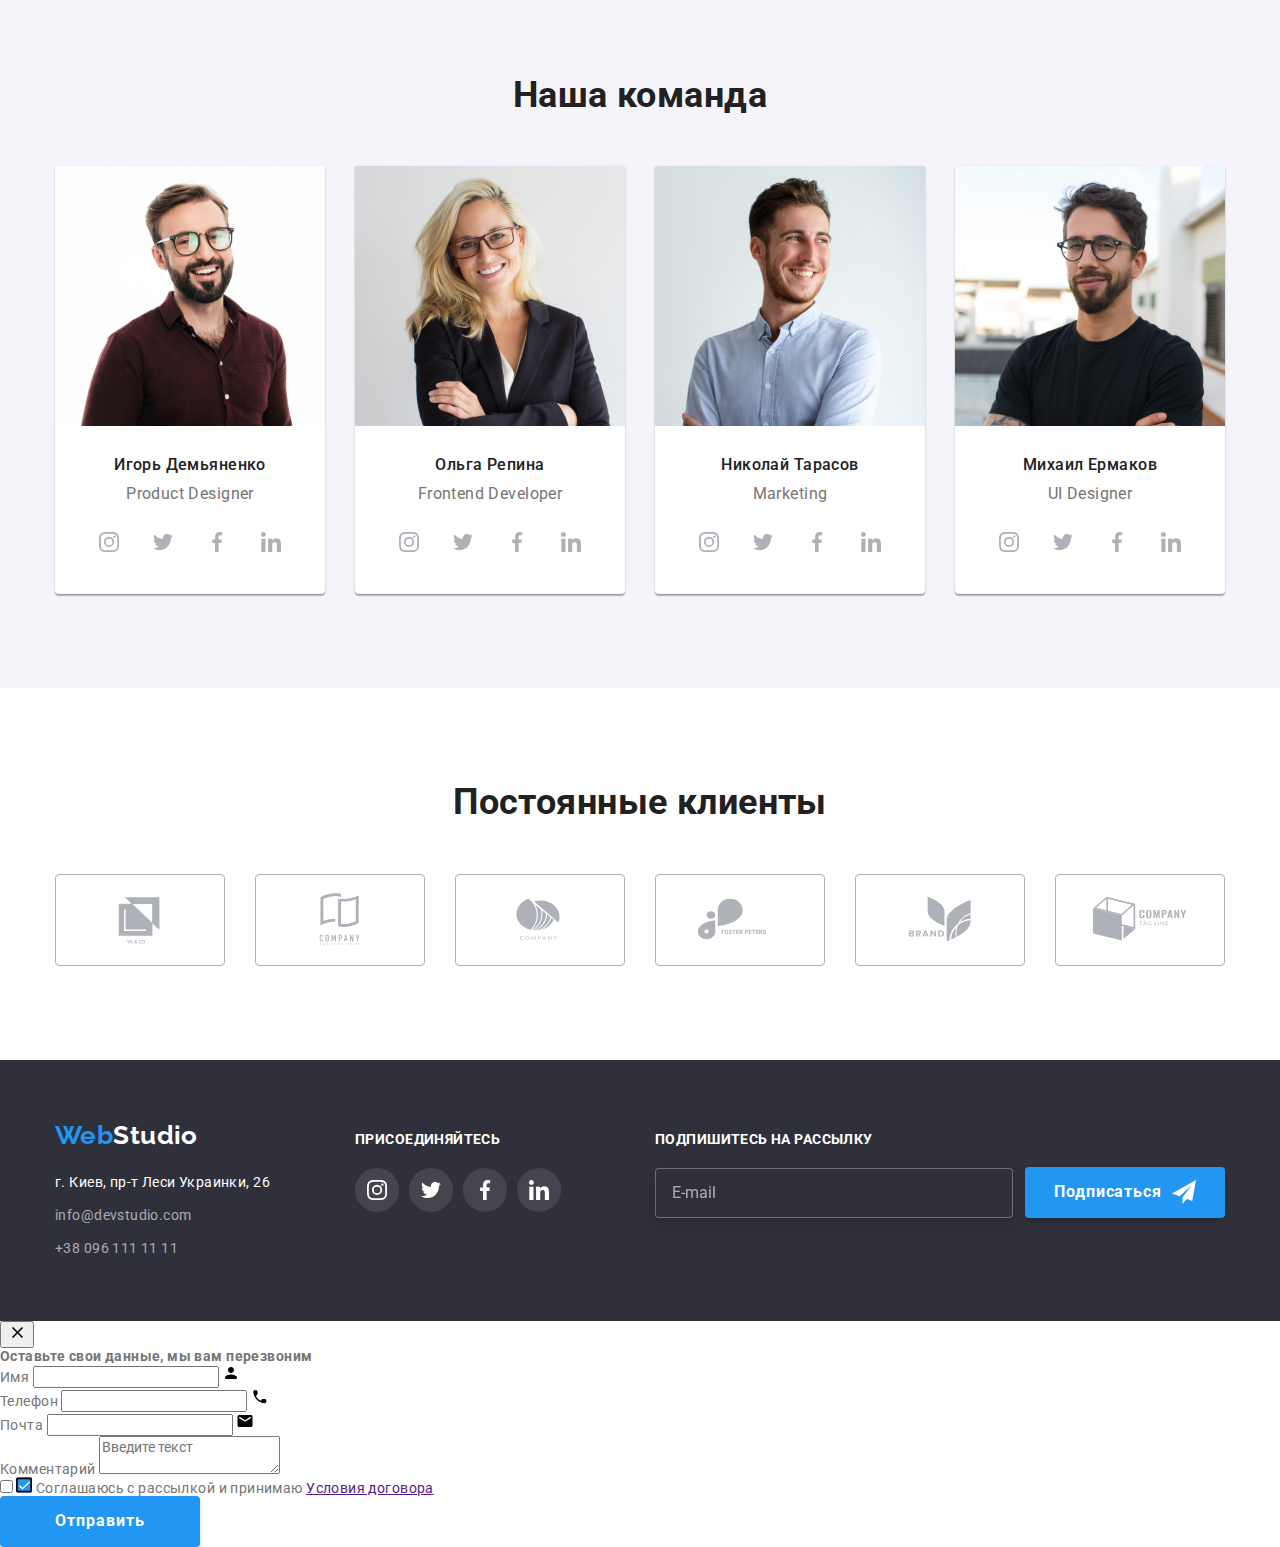
==== commit 7c58e95b: "добавляю scss" ====
--- a/index.html
+++ b/index.html
@@ -61,7 +61,7 @@
         <section class="feature-section">
             <div class="conteiner">
                 <!-- этот тег будет скрыт -->
-                <h2 class="section-title conteiner__section-title section-title--not-displaye">Особенности</h2>
+                <h2 class="section-title section-title--margin section-title--margin--not-displaye">Особенности</h2>
 
                 <ul class="feature-list list">
 
@@ -117,7 +117,7 @@
         <!--Чем мы занимаемся-->
         <section class="skills-section">
             <div class="conteiner">
-                <h2 class="section-title conteiner__section-title">Чем мы занимаемся</h2>
+                <h2 class="section-title section-title--margin">Чем мы занимаемся</h2>
 
                 <ul class="skills-list list">
                     <li class="skills-list__item">
@@ -140,11 +140,11 @@
         <!-- Наша команда -->
         <section class="team-section">
             <div class="conteiner">
-                <h2 class="section-title conteiner__section-title">Наша команда</h2>
-
-                <ul class="team-list conteiner__team-list list">
-
-                    <li class="team-member team-list__team-member">
+                <h2 class="section-title section-title--margin">Наша команда</h2>
+
+                <ul class="team-list team-list--negative-offset">
+
+                    <li class="team-member team-member--end">
                         <img class="image" src="./images/imgteam.jpg" alt="Дизайнер продуктов" width="270">
                         <div class="team-member__bottom-description">
                             <h3 class="team-member__title">Игорь Демьяненко</h3>
@@ -188,7 +188,7 @@
                         </div>
                     </li>
 
-                    <li class="team-member team-list__team-member">
+                    <li class="team-member team-member--end">
                         <img class="image" src="./images/imgteam1.jpg" alt="Фронтенд-разработчик" width="270">
                         <div class="team-member__bottom-description">
                             <h3 class="team-member__title">Ольга Репина</h3>
@@ -232,7 +232,7 @@
                         </div>
                     </li>
 
-                    <li class="team-member team-list__team-member">
+                    <li class="team-member team-member--end">
                         <img class="image" src="./images/imgteam2.jpg" alt="Маркетинг" width="270">
                         <div class="team-member__bottom-description">
                             <h3 class="team-member__title">Николай Тарасов</h3>
@@ -276,7 +276,7 @@
                         </div>
                     </li>
 
-                    <li class="team-member team-list__team-member">
+                    <li class="team-member team-member--end">
                         <img class="image" src="./images/imgteam3.jpg" alt="дизайнер интерфейсов" width="270">
                         <div class="team-member__bottom-description">
                             <h3 class="team-member__title">Михаил Ермаков</h3>
@@ -328,11 +328,11 @@
         <!-- Постоянные клиенты -->
         <section class="clients-section">
             <div class="conteiner">
-                <h2 class="section-title conteiner__section-title">Постоянные клиенты</h2>
-
-                <ul class="list-clients conteiner__list-clients list">
-
-                    <li class="item-clients list-clients__item-clients">
+                <h2 class="section-title section-title--margin">Постоянные клиенты</h2>
+
+                <ul class="list-clients list-clients--negative-offset list">
+
+                    <li class="item-clients item-clients--end">
                         <a class="item-clients__link" href="">
                             <svg class="item-clients__icon" width="106" height="60">
                                 <use href="./images/icons.svg#Logo1"></use> 
@@ -340,7 +340,7 @@
                         </a>
                     </li>
 
-                    <li class="item-clients list-clients__item-clients">
+                    <li class="item-clients item-clients--end">
                         <a class="item-clients__link" href="">
                             <svg class="item-clients__icon" width="106" height="60">
                                 <use href="./images/icons.svg#Logo2"></use> 
@@ -348,7 +348,7 @@
                         </a>
                     </li>
 
-                    <li class="item-clients list-clients__item-clients">
+                    <li class="item-clients item-clients--end">
                         <a class="item-clients__link" href="">
                             <svg class="item-clients__icon" width="106" height="60">
                                 <use href="./images/icons.svg#Logo3"></use> 
@@ -356,7 +356,7 @@
                         </a>
                     </li>
 
-                    <li class="item-clients list-clients__item-clients">
+                    <li class="item-clients item-clients--end">
                         <a class="item-clients__link" href="">
                             <svg class="item-clients__icon" width="106" height="60">
                                 <use href="./images/icons.svg#Logo4"></use> 
@@ -364,7 +364,7 @@
                         </a>
                     </li>
 
-                    <li class="item-clients list-clients__item-clients">
+                    <li class="item-clients item-clients--end">
                         <a class="item-clients__link" href="">
                             <svg class="item-clients__icon" width="106" height="60">
                                 <use href="./images/icons.svg#Logo5"></use> 
@@ -372,7 +372,7 @@
                         </a>
                     </li>
 
-                    <li class="item-clients list-clients__item-clients">
+                    <li class="item-clients item-clients--end">
                         <a class="item-clients__link" href="">
                             <svg class="item-clients__icon" width="106" height="60">
                                 <use href="./images/icons.svg#Logo6"></use> 
@@ -398,7 +398,7 @@
                 </a>
 
                 <!--контакты футер-->
-                <address class="contact-footer page-footer__contact-footer list">
+                <address class="contact-footer contact-footer--start list">
                     <p class="contact-footer__text">г. Киев, пр-т Леси Украинки, 26</p>
                     <a class="contact-footer__link" href="mailto:info@devstudio.com">info@devstudio.com</a>
                     <a class="contact-footer__link" href="tel:+380961111111">+38 096 111 11 11</a>
--- a/css/main.min.css
+++ b/css/main.min.css
@@ -1,2 +1,2 @@
-body{color:var(--primary-text-color);background-color:var(--bg-color-white);font-family:Roboto, sans-serif;letter-spacing:0.03em;font-size:14px}img{display:block;width:100%;height:auto}h1,h2,h3,h4,h5,h6,p{margin:0}.site-nav,.contact-nav,.feature-list,.skills-list,.team-list,.social-links,.list-clients,.contact-footer,.filter,.works-list{padding:0;margin:0;list-style:none}.conteiner{width:1200px;margin-left:auto;margin-right:auto;padding-left:15px;padding-right:15px}.button--primary{color:#212121;background-color:#f5f4fa;cursor:pointer;border-radius:4px;border:1px solid transparent;padding:0;margin:0}/*! modern-normalize v1.1.0 | MIT License | https://github.com/sindresorhus/modern-normalize */*,::before,::after{-webkit-box-sizing:border-box;box-sizing:border-box}html{line-height:1.15;-webkit-text-size-adjust:100%;-moz-tab-size:4;-o-tab-size:4;tab-size:4}body{margin:0;font-family:system-ui,-apple-system,"Segoe UI",Roboto,Helvetica,Arial,sans-serif,"Apple Color Emoji","Segoe UI Emoji"}hr{height:0;color:inherit}abbr[title]{-webkit-text-decoration:underline dotted;text-decoration:underline dotted}b,strong{font-weight:bolder}code,kbd,samp,pre{font-family:ui-monospace, SFMono-Regular, Consolas, 'Liberation Mono', Menlo, monospace;font-size:1em}small{font-size:80%}sub,sup{font-size:75%;line-height:0;position:relative;vertical-align:baseline}sub{bottom:-0.25em}sup{top:-0.5em}table{text-indent:0;border-color:inherit}button,input,optgroup,select,textarea{font-family:inherit;font-size:100%;line-height:1.15;margin:0}button,select{text-transform:none}button,[type='button'],[type='reset'],[type='submit']{-webkit-appearance:button}::-moz-focus-inner{border-style:none;padding:0}:-moz-focusring{outline:1px dotted ButtonText}:-moz-ui-invalid{box-shadow:none}legend{padding:0}progress{vertical-align:baseline}::-webkit-inner-spin-button,::-webkit-outer-spin-button{height:auto}[type='search']{-webkit-appearance:textfield;outline-offset:-2px}::-webkit-search-decoration{-webkit-appearance:none}::-webkit-file-upload-button{-webkit-appearance:button;font:inherit}summary{display:list-item}.page-header{background-color:#fff;border-bottom:1px solid #ececec}.page-header__conteiner{display:-webkit-box;display:-ms-flexbox;display:flex;-webkit-box-align:center;-ms-flex-align:center;align-items:center;-ms-flex-wrap:wrap;flex-wrap:wrap}.main-nav{display:-webkit-box;display:-ms-flexbox;display:flex;-webkit-box-align:center;-ms-flex-align:center;align-items:center;-ms-flex-wrap:wrap;flex-wrap:wrap}.main-nav__logo{margin-right:93px}.main-nav__logo--color{color:#000}.logo{font-family:Raleway, cursive;font-weight:bold;font-size:26px;line-height:1.19;text-decoration:none}.logo__accent{color:#2196f3}.site-nav{display:-webkit-box;display:-ms-flexbox;display:flex;-webkit-box-align:center;-ms-flex-align:center;align-items:center;-ms-flex-wrap:wrap;flex-wrap:wrap}.site-nav__item:not(:last-child){margin-right:50px}.site-nav__link{display:block;padding:24px 0;color:var(--title-text-color);font-weight:500;line-height:1.15;letter-spacing:0.02em;text-decoration:none;-webkit-transition-property:color;transition-property:color;-webkit-transition-duration:250ms;transition-duration:250ms;-webkit-transition-timing-function:cubic-bezier(0.4, 0, 0.2, 1);transition-timing-function:cubic-bezier(0.4, 0, 0.2, 1)}.site-nav__link--current{color:#2196f3;position:relative}.site-nav__link--current::after{content:' ';position:absolute;left:0;bottom:-1px;width:100%;min-height:4px;border-radius:4px;background-color:#2196f3}.site-nav__link:hover,.site-nav__link:focus{color:#2196f3;fill:#2196f3}.contact-nav{display:-webkit-box;display:-ms-flexbox;display:flex;-webkit-box-align:center;-ms-flex-align:center;align-items:center;-ms-flex-wrap:wrap;flex-wrap:wrap}.contact-nav__item:not(:last-child){margin-right:30px}.contact-nav__link{display:-webkit-box;display:-ms-flexbox;display:flex;padding:24px 0;color:#757575;fill:#757575;-webkit-box-align:center;-ms-flex-align:center;align-items:center;font-weight:500;line-height:1.15;letter-spacing:0.02em;text-decoration:none;-webkit-transition-property:color, fill;transition-property:color, fill;-webkit-transition-duration:250ms;transition-duration:250ms;-webkit-transition-timing-function:cubic-bezier(0.4, 0, 0.2, 1);transition-timing-function:cubic-bezier(0.4, 0, 0.2, 1)}.contact-nav__link:hover,.contact-nav__link:focus{color:#2196f3;fill:#2196f3}.contact-nav__icon{margin-right:10px}.contact-nav--end{margin-left:auto}.skills-list__title{display:-webkit-box;display:-ms-flexbox;display:flex;-webkit-box-align:center;-ms-flex-align:center;align-items:center;-webkit-box-pack:center;-ms-flex-pack:center;justify-content:center}
+/*! modern-normalize v1.1.0 | MIT License | https://github.com/sindresorhus/modern-normalize */*,::before,::after{-webkit-box-sizing:border-box;box-sizing:border-box}html{line-height:1.15;-webkit-text-size-adjust:100%;-moz-tab-size:4;-o-tab-size:4;tab-size:4}body{margin:0;font-family:system-ui,-apple-system,"Segoe UI",Roboto,Helvetica,Arial,sans-serif,"Apple Color Emoji","Segoe UI Emoji"}hr{height:0;color:inherit}abbr[title]{-webkit-text-decoration:underline dotted;text-decoration:underline dotted}b,strong{font-weight:bolder}code,kbd,samp,pre{font-family:ui-monospace, SFMono-Regular, Consolas, 'Liberation Mono', Menlo, monospace;font-size:1em}small{font-size:80%}sub,sup{font-size:75%;line-height:0;position:relative;vertical-align:baseline}sub{bottom:-0.25em}sup{top:-0.5em}table{text-indent:0;border-color:inherit}button,input,optgroup,select,textarea{font-family:inherit;font-size:100%;line-height:1.15;margin:0}button,select{text-transform:none}button,[type='button'],[type='reset'],[type='submit']{-webkit-appearance:button}::-moz-focus-inner{border-style:none;padding:0}:-moz-focusring{outline:1px dotted ButtonText}:-moz-ui-invalid{box-shadow:none}legend{padding:0}progress{vertical-align:baseline}::-webkit-inner-spin-button,::-webkit-outer-spin-button{height:auto}[type='search']{-webkit-appearance:textfield;outline-offset:-2px}::-webkit-search-decoration{-webkit-appearance:none}::-webkit-file-upload-button{-webkit-appearance:button;font:inherit}summary{display:list-item}body{color:#757575;background-color:#fff;font-family:Roboto, sans-serif;letter-spacing:0.03em;font-size:14px}img{display:block;width:100%;height:auto}h1,h2,h3,h4,h5,h6,p{margin:0}.site-nav,.contact-nav,.feature-list,.skills-list,.team-list,.social-links,.list-clients,.contact-footer,.filter,.works-list{padding:0;margin:0;list-style:none}.conteiner{width:1200px;margin-left:auto;margin-right:auto;padding-left:15px;padding-right:15px}.button--primary,.filter__button{color:#212121;background-color:#f5f4fa;cursor:pointer;border-radius:4px;border:1px solid transparent;padding:0;margin:0}.feature-section,.team-section,.clients-section,.skills-section,.portfolio-section{padding-top:94px;padding-bottom:94px}.page-header{background-color:#fff;border-bottom:1px solid #ececec}.page-header__conteiner{display:-webkit-box;display:-ms-flexbox;display:flex;-webkit-box-align:center;-ms-flex-align:center;align-items:center;-ms-flex-wrap:wrap;flex-wrap:wrap}.main-nav{display:-webkit-box;display:-ms-flexbox;display:flex;-webkit-box-align:center;-ms-flex-align:center;align-items:center;-ms-flex-wrap:wrap;flex-wrap:wrap}.main-nav__logo{margin-right:93px}.main-nav__logo--color{color:#000}.logo{font-family:Raleway, cursive;font-weight:bold;font-size:26px;line-height:1.19;text-decoration:none}.logo__accent{color:#2196f3}.site-nav{display:-webkit-box;display:-ms-flexbox;display:flex;-webkit-box-align:center;-ms-flex-align:center;align-items:center;-ms-flex-wrap:wrap;flex-wrap:wrap}.site-nav__item:not(:last-child){margin-right:50px}.site-nav__link{display:block;padding:24px 0;color:#212121;font-weight:500;line-height:1.15;letter-spacing:0.02em;text-decoration:none;-webkit-transition-property:color;transition-property:color;-webkit-transition-duration:250ms;transition-duration:250ms;-webkit-transition-timing-function:cubic-bezier(0.4, 0, 0.2, 1);transition-timing-function:cubic-bezier(0.4, 0, 0.2, 1)}.site-nav__link--current{color:#2196f3;position:relative}.site-nav__link--current::after{content:' ';position:absolute;left:0;bottom:-1px;width:100%;min-height:4px;border-radius:4px;background-color:#2196f3}.site-nav__link:hover,.site-nav__link:focus{color:#2196f3;fill:#2196f3}.contact-nav{display:-webkit-box;display:-ms-flexbox;display:flex;-webkit-box-align:center;-ms-flex-align:center;align-items:center;-ms-flex-wrap:wrap;flex-wrap:wrap}.contact-nav__item:not(:last-child){margin-right:30px}.contact-nav__link{display:-webkit-box;display:-ms-flexbox;display:flex;padding:24px 0;color:#757575;fill:#757575;-webkit-box-align:center;-ms-flex-align:center;align-items:center;font-weight:500;line-height:1.15;letter-spacing:0.02em;text-decoration:none;-webkit-transition-property:color, fill;transition-property:color, fill;-webkit-transition-duration:250ms;transition-duration:250ms;-webkit-transition-timing-function:cubic-bezier(0.4, 0, 0.2, 1);transition-timing-function:cubic-bezier(0.4, 0, 0.2, 1)}.contact-nav__link:hover,.contact-nav__link:focus{color:#2196f3;fill:#2196f3}.contact-nav__icon{margin-right:10px}.contact-nav--end{margin-left:auto}.hero-section{max-width:1600px;height:600px;margin-left:auto;margin-right:auto;text-align:center;padding-top:200px;padding-bottom:200px;background-color:#c4c4c4;background-image:-webkit-gradient(linear, left top, right top, from(rgba(47,48,58,0.4)), to(rgba(47,48,58,0.4))),url(../images/hero-background-image.jpg);background-image:linear-gradient(to right, rgba(47,48,58,0.4), rgba(47,48,58,0.4)),url(../images/hero-background-image.jpg);background-repeat:no-repeat;background-position:center;background-size:cover}.hero-section__title{max-width:696px;margin:auto;margin-bottom:30px;font-weight:900;font-size:44px;line-height:1.36;letter-spacing:0.06em;text-transform:uppercase;color:#fff}.button--primary{font-family:inherit;font-weight:bold;font-size:16px;line-height:1.8;-webkit-box-align:center;-ms-flex-align:center;align-items:center;letter-spacing:0.06em;min-width:200px;padding:10px 0;color:#fff;background-color:#2196f3;-webkit-box-shadow:0px 4px 4px rgba(0,0,0,0.15);box-shadow:0px 4px 4px rgba(0,0,0,0.15);-webkit-transition-property:background-color, -webkit-box-shadow;transition-property:background-color, -webkit-box-shadow;transition-property:background-color, box-shadow;transition-property:background-color, box-shadow, -webkit-box-shadow;-webkit-transition-duration:250ms;transition-duration:250ms;-webkit-transition-timing-function:cubic-bezier(0.4, 0, 0.2, 1);transition-timing-function:cubic-bezier(0.4, 0, 0.2, 1)}.button--primary:hover,.button--primary:focus{background-color:#188ce8;-webkit-box-shadow:0px 4px 4px rgba(0,0,0,0.15);box-shadow:0px 4px 4px rgba(0,0,0,0.15)}.section-title{font-weight:bold;font-size:36px;line-height:1.16;text-align:center;color:#212121}.section-title--margin{margin-top:0;margin-bottom:50px}.section-title--margin--not-displaye{position:absolute;width:1px;height:1px;margin:-1px;border:0;padding:0;clip:rect(0 0 0 0);overflow:hidden}.feature-list{display:-webkit-box;display:-ms-flexbox;display:flex;margin-left:-30px}.feature-list__item{margin-left:30px;-ms-flex-preferred-size:calc(100% / 4 - 30px);flex-basis:calc(100% / 4 - 30px)}.feature-list__block-icon{display:-webkit-box;display:-ms-flexbox;display:flex;width:100%;height:120px;background-color:#f5f4fa;border-radius:4px;margin-bottom:30px}.feature-list__icon{margin:auto}.feature-list__title{margin-bottom:10px;font-weight:bold;font-size:14px;line-height:1.14;text-transform:uppercase;color:#212121}.feature-list__text{line-height:1.71}.skills-section{padding-top:0}.skills-list{display:-webkit-box;display:-ms-flexbox;display:flex;margin-left:-30px}.skills-list__item{margin-left:30px;-ms-flex-preferred-size:calc(100% / 3 - 30px);flex-basis:calc(100% / 3 - 30px);position:relative}.skills-list__title{display:-webkit-box;display:-ms-flexbox;display:flex;-webkit-box-pack:center;-ms-flex-pack:center;justify-content:center;-webkit-box-align:center;-ms-flex-align:center;align-items:center;background-color:rgba(47,48,58,0.8);color:#fff;font-size:14px;text-transform:uppercase;position:absolute;width:100%;min-height:70px;bottom:0}.team-section{background-color:#f5f4fa}.team-list{display:-webkit-box;display:-ms-flexbox;display:flex}.team-list--negative-offset{margin-left:-30px}.team-member{background-color:#fff;text-align:center;margin-left:30px;-ms-flex-preferred-size:calc(100% / 4 - 30px);flex-basis:calc(100% / 4 - 30px);-webkit-box-shadow:0px 1px 3px rgba(0,0,0,0.12),0px 1px 1px rgba(0,0,0,0.14),0px 2px 1px rgba(0,0,0,0.2);box-shadow:0px 1px 3px rgba(0,0,0,0.12),0px 1px 1px rgba(0,0,0,0.14),0px 2px 1px rgba(0,0,0,0.2);border-radius:0px 0px 4px 4px}.team-member__bottom-description{padding:30px 32px}.team-member__title{font-weight:500;color:#212121;margin-bottom:10px}.team-member__title,.team-member__text{font-size:16px;line-height:1.18}.team-member--end{margin-left:30px}.social-links{display:-webkit-box;display:-ms-flexbox;display:flex;-ms-flex-wrap:wrap;flex-wrap:wrap;margin-left:-10px}.social-links__item{margin-left:10px;margin-top:16px}.social-links__item--top{margin-top:20px}.social-links__link{display:-webkit-box;display:-ms-flexbox;display:flex;width:44px;height:44px;border-radius:50%;fill:#afb1b8;-webkit-transition-property:background-color, fill;transition-property:background-color, fill;-webkit-transition-duration:250ms;transition-duration:250ms;-webkit-transition-timing-function:cubic-bezier(0.4, 0, 0.2, 1);transition-timing-function:cubic-bezier(0.4, 0, 0.2, 1)}.social-links__link--color{background-color:rgba(255,255,255,0.1);fill:#fff}.social-links__icon{margin:auto}.social-links__link:hover,.social-links__link:focus{background-color:#2196f3;fill:#fff}.list-clients{display:-webkit-box;display:-ms-flexbox;display:flex}.list-clients--negative-offset{margin-left:-30px}.item-clients{-ms-flex-preferred-size:calc(100% / 6 - 30px);flex-basis:calc(100% / 6 - 30px)}.item-clients__link{display:-webkit-box;display:-ms-flexbox;display:flex;width:100%;height:92px;border-radius:4px;border:1px solid #afb1b8;fill:#afb1b8;-webkit-transition-property:border, fill;transition-property:border, fill;-webkit-transition-duration:250ms;transition-duration:250ms;-webkit-transition-timing-function:cubic-bezier(0.4, 0, 0.2, 1);transition-timing-function:cubic-bezier(0.4, 0, 0.2, 1)}.item-clients__link:hover,.item-clients__link:focus{border:1px solid #2196f3;fill:#2196f3}.item-clients__icon{margin:auto}.item-clients--end{margin-left:30px}.page-footer{background-color:#2f303a;color:#fff;padding-top:60px;padding-bottom:60px}.page-footer__conteiner{display:-webkit-box;display:-ms-flexbox;display:flex;-webkit-box-align:baseline;-ms-flex-align:baseline;align-items:baseline;-ms-flex-wrap:wrap;flex-wrap:wrap}.page-footer__logo{color:#fff;margin-bottom:20px;margin-right:0;display:inline-block}.contact-footer{width:230px}.contact-footer__text,.contact-footer__link{font-style:normal;line-height:1.71;display:block}.contact-footer__link{color:rgba(255,255,255,0.6);text-decoration:none;margin-top:9px;-webkit-transition-property:color;transition-property:color;-webkit-transition-duration:250ms;transition-duration:250ms;-webkit-transition-timing-function:cubic-bezier(0.4, 0, 0.2, 1);transition-timing-function:cubic-bezier(0.4, 0, 0.2, 1)}.contact-footer__link:hover,.contact-footer__link:focus{color:#2196f3}.contact-footer--start{margin-right:70px}.our-social-networks__titel{font-size:14px;line-height:1.14;text-transform:uppercase}.social-links__item--top{margin-top:20px}.form-footer{display:-webkit-box;display:-ms-flexbox;display:flex;-webkit-box-align:end;-ms-flex-align:end;align-items:flex-end;margin-left:auto}.form-footer__form-field{display:-webkit-box;display:-ms-flexbox;display:flex;-webkit-box-orient:vertical;-webkit-box-direction:normal;-ms-flex-direction:column;flex-direction:column}.form-footer__form-label{font-weight:bold;line-height:1.14;text-transform:uppercase;margin-bottom:20px}.form-footer__form-input{background:#2f303a;min-width:358px;padding:16px;border:1px solid rgba(255,255,255,0.3);-webkit-filter:drop-shadow(0px 4px 4px rgba(0,0,0,0.15));filter:drop-shadow(0px 4px 4px rgba(0,0,0,0.15));border-radius:4px;color:#fff}.form-footer__form-input::-webkit-input-placeholder{font-size:16px;line-height:1.25;color:rgba(255,255,255,0.6)}.form-footer__form-input:-ms-input-placeholder{font-size:16px;line-height:1.25;color:rgba(255,255,255,0.6)}.form-footer__form-input::-ms-input-placeholder{font-size:16px;line-height:1.25;color:rgba(255,255,255,0.6)}.form-footer__form-input::placeholder{font-size:16px;line-height:1.25;color:rgba(255,255,255,0.6)}.form-footer__button{display:-webkit-box;display:-ms-flexbox;display:flex;-webkit-box-pack:center;-ms-flex-pack:center;justify-content:center;-webkit-box-align:center;-ms-flex-align:center;align-items:center;margin-left:12px;fill:#fff}.form-footer__icon{margin-left:10px}.skills-list__title{display:-webkit-box;display:-ms-flexbox;display:flex;-webkit-box-align:center;-ms-flex-align:center;align-items:center;-webkit-box-pack:center;-ms-flex-pack:center;justify-content:center}
 /*# sourceMappingURL=main.min.css.map */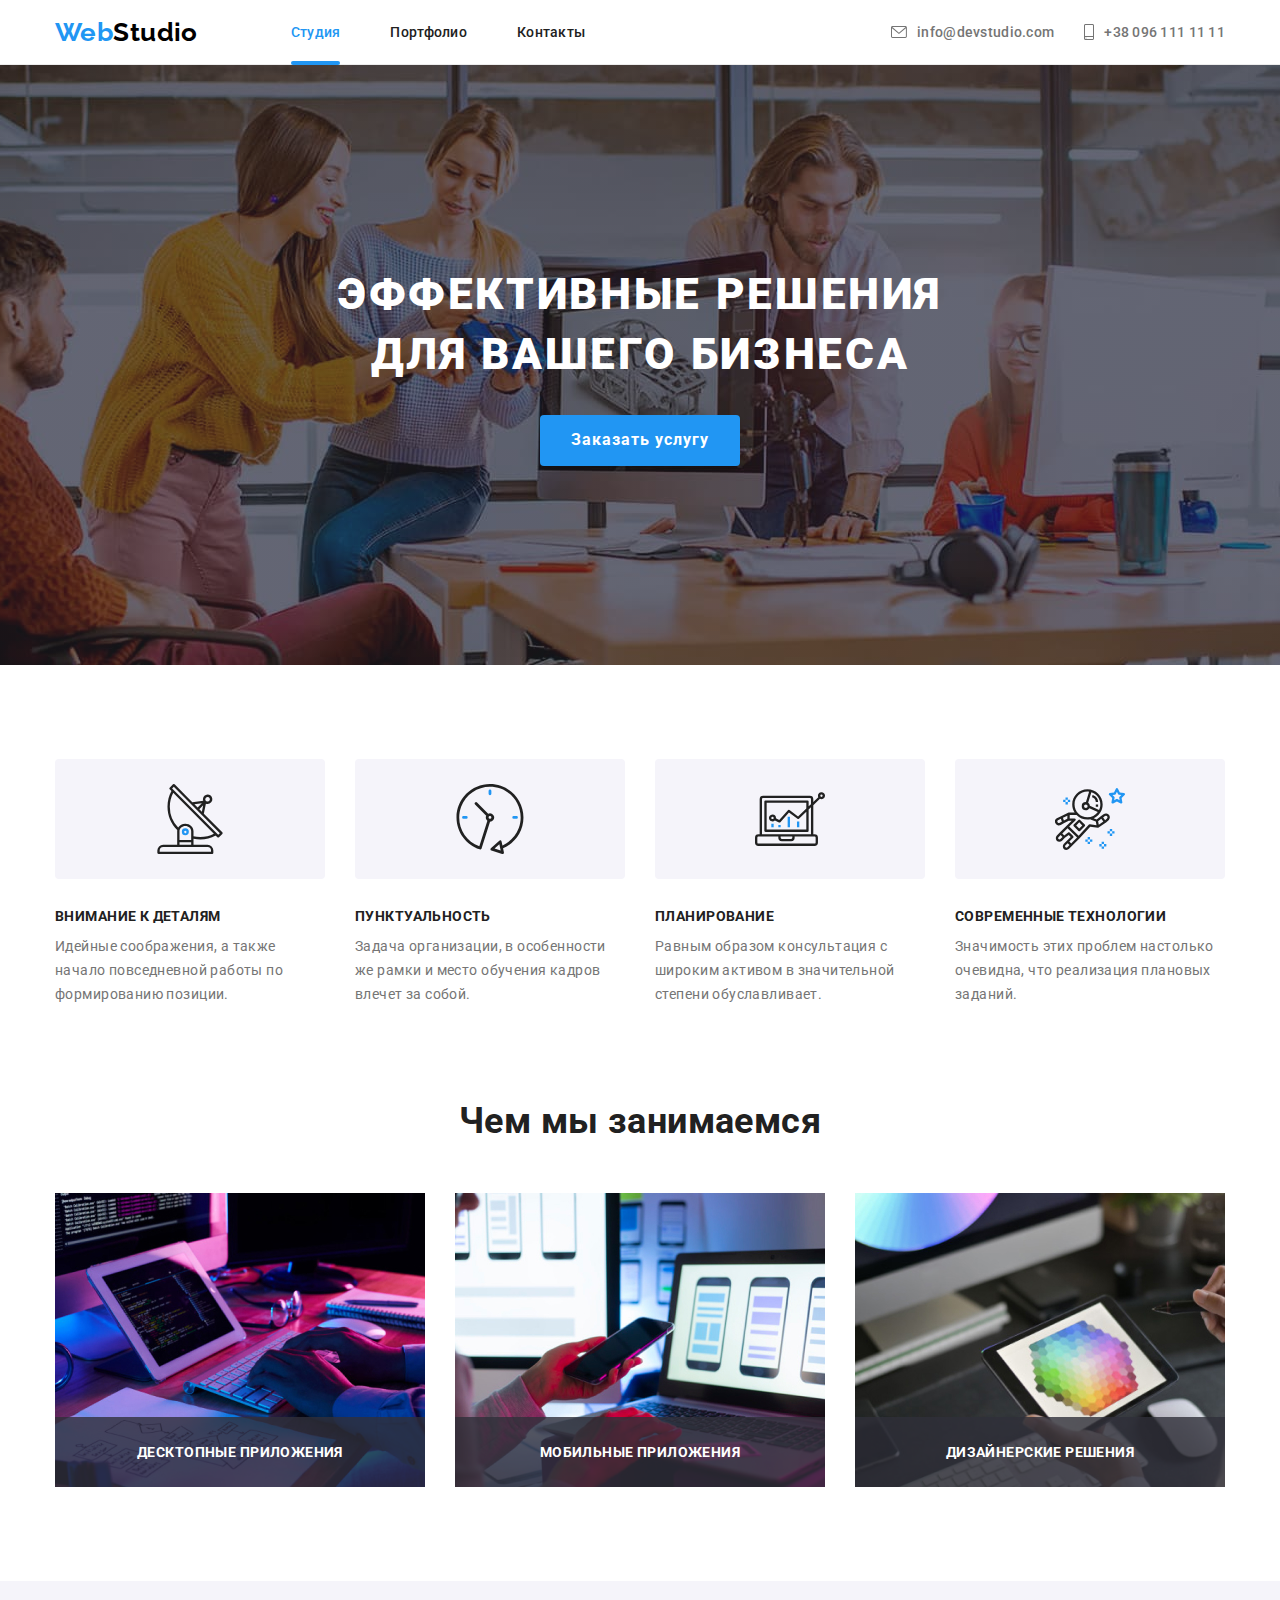
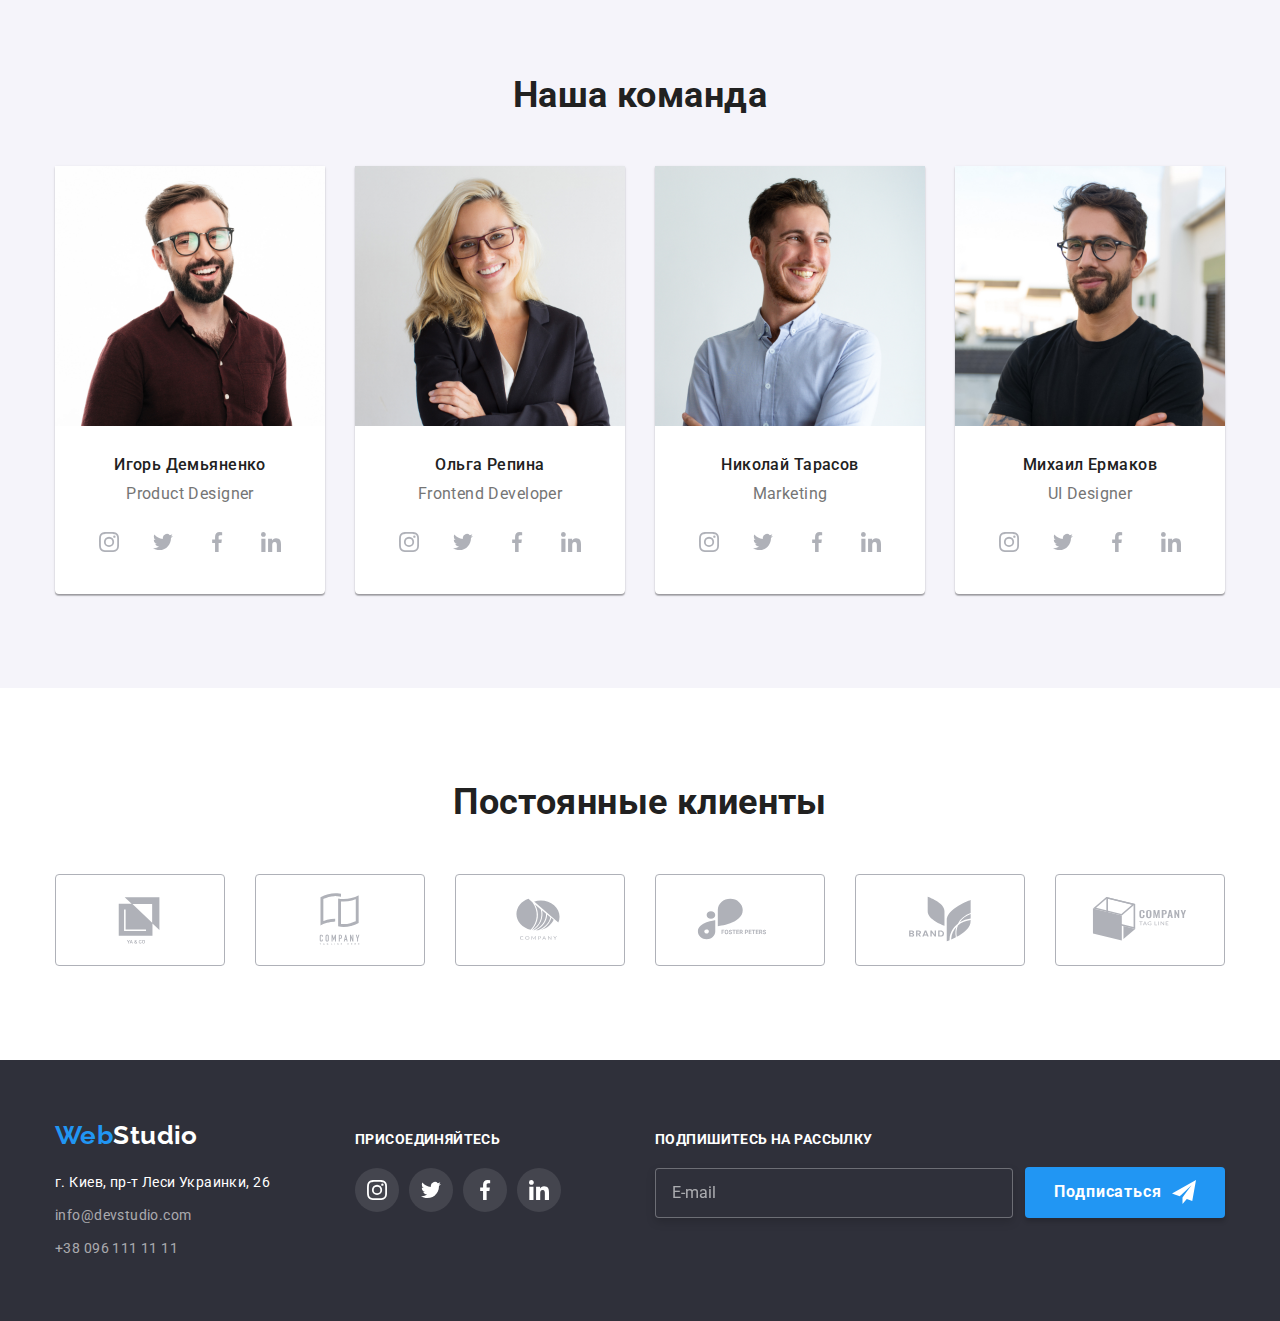
==== commit fdb25369: "добавляю SCSS" ====
--- a/index.html
+++ b/index.html
@@ -398,7 +398,7 @@
                 </a>
 
                 <!--контакты футер-->
-                <address class="contact-footer contact-footer--start list">
+                <address class="contact-footer page-footer__contact-footer list">
                     <p class="contact-footer__text">г. Киев, пр-т Леси Украинки, 26</p>
                     <a class="contact-footer__link" href="mailto:info@devstudio.com">info@devstudio.com</a>
                     <a class="contact-footer__link" href="tel:+380961111111">+38 096 111 11 11</a>
@@ -467,7 +467,7 @@
 
     <!-- модальное окно бекдропом (для для бекдроба и модалки можно в любой части странице писать код поскольку он будет позицеонирован абсолютно) -->
     <div class="beckdrop beckdrop--is-hidden" data-modal>
-        <div class="modal">
+        <div class="beckdrop__modal">
             <button type="button" class="button-close" data-modal-close >
                 <svg class="button-close__icon" width="18" height="18">
                     <use href="./images/icons.svg#close-black"></use>
--- a/css/main.min.css
+++ b/css/main.min.css
@@ -1,2 +1,2 @@
-/*! modern-normalize v1.1.0 | MIT License | https://github.com/sindresorhus/modern-normalize */*,::before,::after{-webkit-box-sizing:border-box;box-sizing:border-box}html{line-height:1.15;-webkit-text-size-adjust:100%;-moz-tab-size:4;-o-tab-size:4;tab-size:4}body{margin:0;font-family:system-ui,-apple-system,"Segoe UI",Roboto,Helvetica,Arial,sans-serif,"Apple Color Emoji","Segoe UI Emoji"}hr{height:0;color:inherit}abbr[title]{-webkit-text-decoration:underline dotted;text-decoration:underline dotted}b,strong{font-weight:bolder}code,kbd,samp,pre{font-family:ui-monospace, SFMono-Regular, Consolas, 'Liberation Mono', Menlo, monospace;font-size:1em}small{font-size:80%}sub,sup{font-size:75%;line-height:0;position:relative;vertical-align:baseline}sub{bottom:-0.25em}sup{top:-0.5em}table{text-indent:0;border-color:inherit}button,input,optgroup,select,textarea{font-family:inherit;font-size:100%;line-height:1.15;margin:0}button,select{text-transform:none}button,[type='button'],[type='reset'],[type='submit']{-webkit-appearance:button}::-moz-focus-inner{border-style:none;padding:0}:-moz-focusring{outline:1px dotted ButtonText}:-moz-ui-invalid{box-shadow:none}legend{padding:0}progress{vertical-align:baseline}::-webkit-inner-spin-button,::-webkit-outer-spin-button{height:auto}[type='search']{-webkit-appearance:textfield;outline-offset:-2px}::-webkit-search-decoration{-webkit-appearance:none}::-webkit-file-upload-button{-webkit-appearance:button;font:inherit}summary{display:list-item}body{color:#757575;background-color:#fff;font-family:Roboto, sans-serif;letter-spacing:0.03em;font-size:14px}img{display:block;width:100%;height:auto}h1,h2,h3,h4,h5,h6,p{margin:0}.site-nav,.contact-nav,.feature-list,.skills-list,.team-list,.social-links,.list-clients,.contact-footer,.filter,.works-list{padding:0;margin:0;list-style:none}.conteiner{width:1200px;margin-left:auto;margin-right:auto;padding-left:15px;padding-right:15px}.button--primary,.filter__button{color:#212121;background-color:#f5f4fa;cursor:pointer;border-radius:4px;border:1px solid transparent;padding:0;margin:0}.feature-section,.team-section,.clients-section,.skills-section,.portfolio-section{padding-top:94px;padding-bottom:94px}.page-header{background-color:#fff;border-bottom:1px solid #ececec}.page-header__conteiner{display:-webkit-box;display:-ms-flexbox;display:flex;-webkit-box-align:center;-ms-flex-align:center;align-items:center;-ms-flex-wrap:wrap;flex-wrap:wrap}.main-nav{display:-webkit-box;display:-ms-flexbox;display:flex;-webkit-box-align:center;-ms-flex-align:center;align-items:center;-ms-flex-wrap:wrap;flex-wrap:wrap}.main-nav__logo{margin-right:93px}.main-nav__logo--color{color:#000}.logo{font-family:Raleway, cursive;font-weight:bold;font-size:26px;line-height:1.19;text-decoration:none}.logo__accent{color:#2196f3}.site-nav{display:-webkit-box;display:-ms-flexbox;display:flex;-webkit-box-align:center;-ms-flex-align:center;align-items:center;-ms-flex-wrap:wrap;flex-wrap:wrap}.site-nav__item:not(:last-child){margin-right:50px}.site-nav__link{display:block;padding:24px 0;color:#212121;font-weight:500;line-height:1.15;letter-spacing:0.02em;text-decoration:none;-webkit-transition-property:color;transition-property:color;-webkit-transition-duration:250ms;transition-duration:250ms;-webkit-transition-timing-function:cubic-bezier(0.4, 0, 0.2, 1);transition-timing-function:cubic-bezier(0.4, 0, 0.2, 1)}.site-nav__link--current{color:#2196f3;position:relative}.site-nav__link--current::after{content:' ';position:absolute;left:0;bottom:-1px;width:100%;min-height:4px;border-radius:4px;background-color:#2196f3}.site-nav__link:hover,.site-nav__link:focus{color:#2196f3;fill:#2196f3}.contact-nav{display:-webkit-box;display:-ms-flexbox;display:flex;-webkit-box-align:center;-ms-flex-align:center;align-items:center;-ms-flex-wrap:wrap;flex-wrap:wrap}.contact-nav__item:not(:last-child){margin-right:30px}.contact-nav__link{display:-webkit-box;display:-ms-flexbox;display:flex;padding:24px 0;color:#757575;fill:#757575;-webkit-box-align:center;-ms-flex-align:center;align-items:center;font-weight:500;line-height:1.15;letter-spacing:0.02em;text-decoration:none;-webkit-transition-property:color, fill;transition-property:color, fill;-webkit-transition-duration:250ms;transition-duration:250ms;-webkit-transition-timing-function:cubic-bezier(0.4, 0, 0.2, 1);transition-timing-function:cubic-bezier(0.4, 0, 0.2, 1)}.contact-nav__link:hover,.contact-nav__link:focus{color:#2196f3;fill:#2196f3}.contact-nav__icon{margin-right:10px}.contact-nav--end{margin-left:auto}.hero-section{max-width:1600px;height:600px;margin-left:auto;margin-right:auto;text-align:center;padding-top:200px;padding-bottom:200px;background-color:#c4c4c4;background-image:-webkit-gradient(linear, left top, right top, from(rgba(47,48,58,0.4)), to(rgba(47,48,58,0.4))),url(../images/hero-background-image.jpg);background-image:linear-gradient(to right, rgba(47,48,58,0.4), rgba(47,48,58,0.4)),url(../images/hero-background-image.jpg);background-repeat:no-repeat;background-position:center;background-size:cover}.hero-section__title{max-width:696px;margin:auto;margin-bottom:30px;font-weight:900;font-size:44px;line-height:1.36;letter-spacing:0.06em;text-transform:uppercase;color:#fff}.button--primary{font-family:inherit;font-weight:bold;font-size:16px;line-height:1.8;-webkit-box-align:center;-ms-flex-align:center;align-items:center;letter-spacing:0.06em;min-width:200px;padding:10px 0;color:#fff;background-color:#2196f3;-webkit-box-shadow:0px 4px 4px rgba(0,0,0,0.15);box-shadow:0px 4px 4px rgba(0,0,0,0.15);-webkit-transition-property:background-color, -webkit-box-shadow;transition-property:background-color, -webkit-box-shadow;transition-property:background-color, box-shadow;transition-property:background-color, box-shadow, -webkit-box-shadow;-webkit-transition-duration:250ms;transition-duration:250ms;-webkit-transition-timing-function:cubic-bezier(0.4, 0, 0.2, 1);transition-timing-function:cubic-bezier(0.4, 0, 0.2, 1)}.button--primary:hover,.button--primary:focus{background-color:#188ce8;-webkit-box-shadow:0px 4px 4px rgba(0,0,0,0.15);box-shadow:0px 4px 4px rgba(0,0,0,0.15)}.section-title{font-weight:bold;font-size:36px;line-height:1.16;text-align:center;color:#212121}.section-title--margin{margin-top:0;margin-bottom:50px}.section-title--margin--not-displaye{position:absolute;width:1px;height:1px;margin:-1px;border:0;padding:0;clip:rect(0 0 0 0);overflow:hidden}.feature-list{display:-webkit-box;display:-ms-flexbox;display:flex;margin-left:-30px}.feature-list__item{margin-left:30px;-ms-flex-preferred-size:calc(100% / 4 - 30px);flex-basis:calc(100% / 4 - 30px)}.feature-list__block-icon{display:-webkit-box;display:-ms-flexbox;display:flex;width:100%;height:120px;background-color:#f5f4fa;border-radius:4px;margin-bottom:30px}.feature-list__icon{margin:auto}.feature-list__title{margin-bottom:10px;font-weight:bold;font-size:14px;line-height:1.14;text-transform:uppercase;color:#212121}.feature-list__text{line-height:1.71}.skills-section{padding-top:0}.skills-list{display:-webkit-box;display:-ms-flexbox;display:flex;margin-left:-30px}.skills-list__item{margin-left:30px;-ms-flex-preferred-size:calc(100% / 3 - 30px);flex-basis:calc(100% / 3 - 30px);position:relative}.skills-list__title{display:-webkit-box;display:-ms-flexbox;display:flex;-webkit-box-pack:center;-ms-flex-pack:center;justify-content:center;-webkit-box-align:center;-ms-flex-align:center;align-items:center;background-color:rgba(47,48,58,0.8);color:#fff;font-size:14px;text-transform:uppercase;position:absolute;width:100%;min-height:70px;bottom:0}.team-section{background-color:#f5f4fa}.team-list{display:-webkit-box;display:-ms-flexbox;display:flex}.team-list--negative-offset{margin-left:-30px}.team-member{background-color:#fff;text-align:center;margin-left:30px;-ms-flex-preferred-size:calc(100% / 4 - 30px);flex-basis:calc(100% / 4 - 30px);-webkit-box-shadow:0px 1px 3px rgba(0,0,0,0.12),0px 1px 1px rgba(0,0,0,0.14),0px 2px 1px rgba(0,0,0,0.2);box-shadow:0px 1px 3px rgba(0,0,0,0.12),0px 1px 1px rgba(0,0,0,0.14),0px 2px 1px rgba(0,0,0,0.2);border-radius:0px 0px 4px 4px}.team-member__bottom-description{padding:30px 32px}.team-member__title{font-weight:500;color:#212121;margin-bottom:10px}.team-member__title,.team-member__text{font-size:16px;line-height:1.18}.team-member--end{margin-left:30px}.social-links{display:-webkit-box;display:-ms-flexbox;display:flex;-ms-flex-wrap:wrap;flex-wrap:wrap;margin-left:-10px}.social-links__item{margin-left:10px;margin-top:16px}.social-links__item--top{margin-top:20px}.social-links__link{display:-webkit-box;display:-ms-flexbox;display:flex;width:44px;height:44px;border-radius:50%;fill:#afb1b8;-webkit-transition-property:background-color, fill;transition-property:background-color, fill;-webkit-transition-duration:250ms;transition-duration:250ms;-webkit-transition-timing-function:cubic-bezier(0.4, 0, 0.2, 1);transition-timing-function:cubic-bezier(0.4, 0, 0.2, 1)}.social-links__link--color{background-color:rgba(255,255,255,0.1);fill:#fff}.social-links__icon{margin:auto}.social-links__link:hover,.social-links__link:focus{background-color:#2196f3;fill:#fff}.list-clients{display:-webkit-box;display:-ms-flexbox;display:flex}.list-clients--negative-offset{margin-left:-30px}.item-clients{-ms-flex-preferred-size:calc(100% / 6 - 30px);flex-basis:calc(100% / 6 - 30px)}.item-clients__link{display:-webkit-box;display:-ms-flexbox;display:flex;width:100%;height:92px;border-radius:4px;border:1px solid #afb1b8;fill:#afb1b8;-webkit-transition-property:border, fill;transition-property:border, fill;-webkit-transition-duration:250ms;transition-duration:250ms;-webkit-transition-timing-function:cubic-bezier(0.4, 0, 0.2, 1);transition-timing-function:cubic-bezier(0.4, 0, 0.2, 1)}.item-clients__link:hover,.item-clients__link:focus{border:1px solid #2196f3;fill:#2196f3}.item-clients__icon{margin:auto}.item-clients--end{margin-left:30px}.page-footer{background-color:#2f303a;color:#fff;padding-top:60px;padding-bottom:60px}.page-footer__conteiner{display:-webkit-box;display:-ms-flexbox;display:flex;-webkit-box-align:baseline;-ms-flex-align:baseline;align-items:baseline;-ms-flex-wrap:wrap;flex-wrap:wrap}.page-footer__logo{color:#fff;margin-bottom:20px;margin-right:0;display:inline-block}.contact-footer{width:230px}.contact-footer__text,.contact-footer__link{font-style:normal;line-height:1.71;display:block}.contact-footer__link{color:rgba(255,255,255,0.6);text-decoration:none;margin-top:9px;-webkit-transition-property:color;transition-property:color;-webkit-transition-duration:250ms;transition-duration:250ms;-webkit-transition-timing-function:cubic-bezier(0.4, 0, 0.2, 1);transition-timing-function:cubic-bezier(0.4, 0, 0.2, 1)}.contact-footer__link:hover,.contact-footer__link:focus{color:#2196f3}.contact-footer--start{margin-right:70px}.our-social-networks__titel{font-size:14px;line-height:1.14;text-transform:uppercase}.social-links__item--top{margin-top:20px}.form-footer{display:-webkit-box;display:-ms-flexbox;display:flex;-webkit-box-align:end;-ms-flex-align:end;align-items:flex-end;margin-left:auto}.form-footer__form-field{display:-webkit-box;display:-ms-flexbox;display:flex;-webkit-box-orient:vertical;-webkit-box-direction:normal;-ms-flex-direction:column;flex-direction:column}.form-footer__form-label{font-weight:bold;line-height:1.14;text-transform:uppercase;margin-bottom:20px}.form-footer__form-input{background:#2f303a;min-width:358px;padding:16px;border:1px solid rgba(255,255,255,0.3);-webkit-filter:drop-shadow(0px 4px 4px rgba(0,0,0,0.15));filter:drop-shadow(0px 4px 4px rgba(0,0,0,0.15));border-radius:4px;color:#fff}.form-footer__form-input::-webkit-input-placeholder{font-size:16px;line-height:1.25;color:rgba(255,255,255,0.6)}.form-footer__form-input:-ms-input-placeholder{font-size:16px;line-height:1.25;color:rgba(255,255,255,0.6)}.form-footer__form-input::-ms-input-placeholder{font-size:16px;line-height:1.25;color:rgba(255,255,255,0.6)}.form-footer__form-input::placeholder{font-size:16px;line-height:1.25;color:rgba(255,255,255,0.6)}.form-footer__button{display:-webkit-box;display:-ms-flexbox;display:flex;-webkit-box-pack:center;-ms-flex-pack:center;justify-content:center;-webkit-box-align:center;-ms-flex-align:center;align-items:center;margin-left:12px;fill:#fff}.form-footer__icon{margin-left:10px}.skills-list__title{display:-webkit-box;display:-ms-flexbox;display:flex;-webkit-box-align:center;-ms-flex-align:center;align-items:center;-webkit-box-pack:center;-ms-flex-pack:center;justify-content:center}
+/*! modern-normalize v1.1.0 | MIT License | https://github.com/sindresorhus/modern-normalize */*,::before,::after{-webkit-box-sizing:border-box;box-sizing:border-box}html{line-height:1.15;-webkit-text-size-adjust:100%;-moz-tab-size:4;-o-tab-size:4;tab-size:4}body{margin:0;font-family:system-ui,-apple-system,"Segoe UI",Roboto,Helvetica,Arial,sans-serif,"Apple Color Emoji","Segoe UI Emoji"}hr{height:0;color:inherit}abbr[title]{-webkit-text-decoration:underline dotted;text-decoration:underline dotted}b,strong{font-weight:bolder}code,kbd,samp,pre{font-family:ui-monospace, SFMono-Regular, Consolas, 'Liberation Mono', Menlo, monospace;font-size:1em}small{font-size:80%}sub,sup{font-size:75%;line-height:0;position:relative;vertical-align:baseline}sub{bottom:-0.25em}sup{top:-0.5em}table{text-indent:0;border-color:inherit}button,input,optgroup,select,textarea{font-family:inherit;font-size:100%;line-height:1.15;margin:0}button,select{text-transform:none}button,[type='button'],[type='reset'],[type='submit']{-webkit-appearance:button}::-moz-focus-inner{border-style:none;padding:0}:-moz-focusring{outline:1px dotted ButtonText}:-moz-ui-invalid{box-shadow:none}legend{padding:0}progress{vertical-align:baseline}::-webkit-inner-spin-button,::-webkit-outer-spin-button{height:auto}[type='search']{-webkit-appearance:textfield;outline-offset:-2px}::-webkit-search-decoration{-webkit-appearance:none}::-webkit-file-upload-button{-webkit-appearance:button;font:inherit}summary{display:list-item}body{color:#757575;background-color:#fff;font-family:Roboto, sans-serif;letter-spacing:0.03em;font-size:14px}img{display:block;width:100%;height:auto}h1,h2,h3,h4,h5,h6,p{margin:0}.site-nav,.contact-nav,.feature-list,.skills-list,.team-list,.social-links,.list-clients,.contact-footer,.filter,.works-list{padding:0;margin:0;list-style:none}.conteiner{width:1200px;margin-left:auto;margin-right:auto;padding-left:15px;padding-right:15px}.button--primary,.filter__button{color:#212121;background-color:#f5f4fa;cursor:pointer;border-radius:4px;border:1px solid transparent;padding:0;margin:0}.feature-section,.team-section,.clients-section,.skills-section,.portfolio-section{padding-top:94px;padding-bottom:94px}.page-header{background-color:#fff;border-bottom:1px solid #ececec}.page-header__conteiner{display:-webkit-box;display:-ms-flexbox;display:flex;-webkit-box-align:center;-ms-flex-align:center;align-items:center;-ms-flex-wrap:wrap;flex-wrap:wrap}.main-nav{display:-webkit-box;display:-ms-flexbox;display:flex;-webkit-box-align:center;-ms-flex-align:center;align-items:center;-ms-flex-wrap:wrap;flex-wrap:wrap}.main-nav__logo{margin-right:93px}.main-nav__logo--color{color:#000}.logo{font-family:Raleway, cursive;font-weight:bold;font-size:26px;line-height:1.19;text-decoration:none}.logo__accent{color:#2196f3}.site-nav{display:-webkit-box;display:-ms-flexbox;display:flex;-webkit-box-align:center;-ms-flex-align:center;align-items:center;-ms-flex-wrap:wrap;flex-wrap:wrap}.site-nav__item:not(:last-child){margin-right:50px}.site-nav__link{display:block;padding:24px 0;color:#212121;font-weight:500;line-height:1.15;letter-spacing:0.02em;text-decoration:none;-webkit-transition-property:color;transition-property:color;-webkit-transition-duration:250ms;transition-duration:250ms;-webkit-transition-timing-function:cubic-bezier(0.4, 0, 0.2, 1);transition-timing-function:cubic-bezier(0.4, 0, 0.2, 1)}.site-nav__link--current{color:#2196f3;position:relative}.site-nav__link--current::after{content:' ';position:absolute;left:0;bottom:-1px;width:100%;min-height:4px;border-radius:4px;background-color:#2196f3}.site-nav__link:hover,.site-nav__link:focus{color:#2196f3;fill:#2196f3}.contact-nav{display:-webkit-box;display:-ms-flexbox;display:flex;-webkit-box-align:center;-ms-flex-align:center;align-items:center;-ms-flex-wrap:wrap;flex-wrap:wrap}.contact-nav__item:not(:last-child){margin-right:30px}.contact-nav__link{display:-webkit-box;display:-ms-flexbox;display:flex;padding:24px 0;color:#757575;fill:#757575;-webkit-box-align:center;-ms-flex-align:center;align-items:center;font-weight:500;line-height:1.15;letter-spacing:0.02em;text-decoration:none;-webkit-transition-property:color, fill;transition-property:color, fill;-webkit-transition-duration:250ms;transition-duration:250ms;-webkit-transition-timing-function:cubic-bezier(0.4, 0, 0.2, 1);transition-timing-function:cubic-bezier(0.4, 0, 0.2, 1)}.contact-nav__link:hover,.contact-nav__link:focus{color:#2196f3;fill:#2196f3}.contact-nav__icon{margin-right:10px}.contact-nav--end{margin-left:auto}.hero-section{max-width:1600px;height:600px;margin-left:auto;margin-right:auto;text-align:center;padding-top:200px;padding-bottom:200px;background-color:#c4c4c4;background-image:-webkit-gradient(linear, left top, right top, from(rgba(47,48,58,0.4)), to(rgba(47,48,58,0.4))),url(../images/hero-background-image.jpg);background-image:linear-gradient(to right, rgba(47,48,58,0.4), rgba(47,48,58,0.4)),url(../images/hero-background-image.jpg);background-repeat:no-repeat;background-position:center;background-size:cover}.hero-section__title{max-width:696px;margin:auto;margin-bottom:30px;font-weight:900;font-size:44px;line-height:1.36;letter-spacing:0.06em;text-transform:uppercase;color:#fff}.button--primary{font-family:inherit;font-weight:bold;font-size:16px;line-height:1.8;-webkit-box-align:center;-ms-flex-align:center;align-items:center;letter-spacing:0.06em;min-width:200px;padding:10px 0;color:#fff;background-color:#2196f3;-webkit-box-shadow:0px 4px 4px rgba(0,0,0,0.15);box-shadow:0px 4px 4px rgba(0,0,0,0.15);-webkit-transition-property:background-color, -webkit-box-shadow;transition-property:background-color, -webkit-box-shadow;transition-property:background-color, box-shadow;transition-property:background-color, box-shadow, -webkit-box-shadow;-webkit-transition-duration:250ms;transition-duration:250ms;-webkit-transition-timing-function:cubic-bezier(0.4, 0, 0.2, 1);transition-timing-function:cubic-bezier(0.4, 0, 0.2, 1)}.button--primary:hover,.button--primary:focus{background-color:#188ce8;-webkit-box-shadow:0px 4px 4px rgba(0,0,0,0.15);box-shadow:0px 4px 4px rgba(0,0,0,0.15)}.section-title{font-weight:bold;font-size:36px;line-height:1.16;text-align:center;color:#212121}.section-title--margin{margin-top:0;margin-bottom:50px}.section-title--margin--not-displaye{position:absolute;width:1px;height:1px;margin:-1px;border:0;padding:0;clip:rect(0 0 0 0);overflow:hidden}.feature-list{display:-webkit-box;display:-ms-flexbox;display:flex;margin-left:-30px}.feature-list__item{margin-left:30px;-ms-flex-preferred-size:calc(100% / 4 - 30px);flex-basis:calc(100% / 4 - 30px)}.feature-list__block-icon{display:-webkit-box;display:-ms-flexbox;display:flex;width:100%;height:120px;background-color:#f5f4fa;border-radius:4px;margin-bottom:30px}.feature-list__icon{margin:auto}.feature-list__title{margin-bottom:10px;font-weight:bold;font-size:14px;line-height:1.14;text-transform:uppercase;color:#212121}.feature-list__text{line-height:1.71}.skills-section{padding-top:0}.skills-list{display:-webkit-box;display:-ms-flexbox;display:flex;margin-left:-30px}.skills-list__item{margin-left:30px;-ms-flex-preferred-size:calc(100% / 3 - 30px);flex-basis:calc(100% / 3 - 30px);position:relative}.skills-list__title{display:-webkit-box;display:-ms-flexbox;display:flex;-webkit-box-pack:center;-ms-flex-pack:center;justify-content:center;-webkit-box-align:center;-ms-flex-align:center;align-items:center;background-color:rgba(47,48,58,0.8);color:#fff;font-size:14px;text-transform:uppercase;position:absolute;width:100%;min-height:70px;bottom:0}.team-section{background-color:#f5f4fa}.team-list{display:-webkit-box;display:-ms-flexbox;display:flex}.team-list--negative-offset{margin-left:-30px}.team-member{background-color:#fff;text-align:center;margin-left:30px;-ms-flex-preferred-size:calc(100% / 4 - 30px);flex-basis:calc(100% / 4 - 30px);-webkit-box-shadow:0px 1px 3px rgba(0,0,0,0.12),0px 1px 1px rgba(0,0,0,0.14),0px 2px 1px rgba(0,0,0,0.2);box-shadow:0px 1px 3px rgba(0,0,0,0.12),0px 1px 1px rgba(0,0,0,0.14),0px 2px 1px rgba(0,0,0,0.2);border-radius:0px 0px 4px 4px}.team-member__bottom-description{padding:30px 32px}.team-member__title{font-weight:500;color:#212121;margin-bottom:10px}.team-member__title,.team-member__text{font-size:16px;line-height:1.18}.team-member--end{margin-left:30px}.social-links{display:-webkit-box;display:-ms-flexbox;display:flex;-ms-flex-wrap:wrap;flex-wrap:wrap;margin-left:-10px}.social-links__item{margin-left:10px;margin-top:16px}.social-links__item--top{margin-top:20px}.social-links__link{display:-webkit-box;display:-ms-flexbox;display:flex;width:44px;height:44px;border-radius:50%;fill:#afb1b8;-webkit-transition-property:background-color, fill;transition-property:background-color, fill;-webkit-transition-duration:250ms;transition-duration:250ms;-webkit-transition-timing-function:cubic-bezier(0.4, 0, 0.2, 1);transition-timing-function:cubic-bezier(0.4, 0, 0.2, 1)}.social-links__link--color{background-color:rgba(255,255,255,0.1);fill:#fff}.social-links__icon{margin:auto}.social-links__link:hover,.social-links__link:focus{background-color:#2196f3;fill:#fff}.list-clients{display:-webkit-box;display:-ms-flexbox;display:flex}.list-clients--negative-offset{margin-left:-30px}.item-clients{-ms-flex-preferred-size:calc(100% / 6 - 30px);flex-basis:calc(100% / 6 - 30px)}.item-clients__link{display:-webkit-box;display:-ms-flexbox;display:flex;width:100%;height:92px;border-radius:4px;border:1px solid #afb1b8;fill:#afb1b8;-webkit-transition-property:border, fill;transition-property:border, fill;-webkit-transition-duration:250ms;transition-duration:250ms;-webkit-transition-timing-function:cubic-bezier(0.4, 0, 0.2, 1);transition-timing-function:cubic-bezier(0.4, 0, 0.2, 1)}.item-clients__link:hover,.item-clients__link:focus{border:1px solid #2196f3;fill:#2196f3}.item-clients__icon{margin:auto}.item-clients--end{margin-left:30px}.page-footer{background-color:#2f303a;color:#fff;padding-top:60px;padding-bottom:60px}.page-footer__conteiner{display:-webkit-box;display:-ms-flexbox;display:flex;-webkit-box-align:baseline;-ms-flex-align:baseline;align-items:baseline;-ms-flex-wrap:wrap;flex-wrap:wrap}.page-footer__logo{color:#fff;margin-bottom:20px;margin-right:0;display:inline-block}.page-footer__contact-footer{margin-right:70px}.contact-footer{width:230px}.contact-footer__text,.contact-footer__link{font-style:normal;line-height:1.71;display:block}.contact-footer__link{color:rgba(255,255,255,0.6);text-decoration:none;margin-top:9px;-webkit-transition-property:color;transition-property:color;-webkit-transition-duration:250ms;transition-duration:250ms;-webkit-transition-timing-function:cubic-bezier(0.4, 0, 0.2, 1);transition-timing-function:cubic-bezier(0.4, 0, 0.2, 1)}.contact-footer__link:hover,.contact-footer__link:focus{color:#2196f3}.our-social-networks__titel{font-size:14px;line-height:1.14;text-transform:uppercase}.social-links__item--top{margin-top:20px}.form-footer{display:-webkit-box;display:-ms-flexbox;display:flex;-webkit-box-align:end;-ms-flex-align:end;align-items:flex-end;margin-left:auto}.form-footer__form-field{display:-webkit-box;display:-ms-flexbox;display:flex;-webkit-box-orient:vertical;-webkit-box-direction:normal;-ms-flex-direction:column;flex-direction:column}.form-footer__form-label{font-weight:bold;line-height:1.14;text-transform:uppercase;margin-bottom:20px}.form-footer__form-input{background:#2f303a;min-width:358px;padding:16px;border:1px solid rgba(255,255,255,0.3);-webkit-filter:drop-shadow(0px 4px 4px rgba(0,0,0,0.15));filter:drop-shadow(0px 4px 4px rgba(0,0,0,0.15));border-radius:4px;color:#fff}.form-footer__form-input::-webkit-input-placeholder{font-size:16px;line-height:1.25;color:rgba(255,255,255,0.6)}.form-footer__form-input:-ms-input-placeholder{font-size:16px;line-height:1.25;color:rgba(255,255,255,0.6)}.form-footer__form-input::-ms-input-placeholder{font-size:16px;line-height:1.25;color:rgba(255,255,255,0.6)}.form-footer__form-input::placeholder{font-size:16px;line-height:1.25;color:rgba(255,255,255,0.6)}.form-footer__button{display:-webkit-box;display:-ms-flexbox;display:flex;-webkit-box-pack:center;-ms-flex-pack:center;justify-content:center;-webkit-box-align:center;-ms-flex-align:center;align-items:center;margin-left:12px;fill:#fff}.form-footer__icon{margin-left:10px}.beckdrop{position:fixed;top:0;left:0;width:100%;height:100%;background-color:rgba(0,0,0,0.2);opacity:1;-webkit-transition:opacity 250ms cubic-bezier(0.4, 0, 0.2, 1),visibility 250ms cubic-bezier(0.4, 0, 0.2, 1);transition:opacity 250ms cubic-bezier(0.4, 0, 0.2, 1),visibility 250ms cubic-bezier(0.4, 0, 0.2, 1)}.beckdrop__modal{position:absolute;min-width:528px;min-height:581px;top:50%;left:50%;padding:40px;background:#fff;-webkit-box-shadow:0px 1px 3px rgba(0,0,0,0.12),0px 1px 1px rgba(0,0,0,0.14),0px 2px 1px rgba(0,0,0,0.2);box-shadow:0px 1px 3px rgba(0,0,0,0.12),0px 1px 1px rgba(0,0,0,0.14),0px 2px 1px rgba(0,0,0,0.2);border-radius:4px;-webkit-transform:translate(-50%, -50%) scale(1);transform:translate(-50%, -50%) scale(1);-webkit-transition:-webkit-transform 250ms cubic-bezier(0.4, 0, 0.2, 1);transition:-webkit-transform 250ms cubic-bezier(0.4, 0, 0.2, 1);transition:transform 250ms cubic-bezier(0.4, 0, 0.2, 1);transition:transform 250ms cubic-bezier(0.4, 0, 0.2, 1), -webkit-transform 250ms cubic-bezier(0.4, 0, 0.2, 1)}.beckdrop--is-hidden{opacity:0;visibility:hidden;pointer-events:none}.beckdrop--is-hidden .beckdrop__modal{-webkit-transform:translate(-50%, -50%) scale(0.9);transform:translate(-50%, -50%) scale(0.9)}.button-close{padding:0;cursor:pointer;position:absolute;top:8px;right:8px;display:-webkit-box;display:-ms-flexbox;display:flex;width:30px;height:30px;border:1px solid rgba(0,0,0,0.1);background-color:#fff;border-radius:50%}.button-close__icon{fill:#000;margin:auto;-webkit-transition:fill 250ms cubic-bezier(0.4, 0, 0.2, 1);transition:fill 250ms cubic-bezier(0.4, 0, 0.2, 1)}.button-close:hover .button-close__icon,.button-close:focus .button-close__icon{fill:#2196f3}.modal-form__request{color:#212121;display:block;margin-bottom:12px;font-size:20px;text-align:center;letter-spacing:0.03em}.modal-form__field{position:relative;overflow:hidden;display:-webkit-box;display:-ms-flexbox;display:flex;-webkit-box-orient:vertical;-webkit-box-direction:normal;-ms-flex-direction:column;flex-direction:column;margin-bottom:10px}.modal-form__field:nth-child(6){margin-top:20px;margin-bottom:30px;-webkit-box-orient:horizontal;-webkit-box-direction:normal;-ms-flex-direction:row;flex-direction:row;-webkit-box-pack:center;-ms-flex-pack:center;justify-content:center}.modal-form__label{font-size:12px;line-height:1.16;letter-spacing:0.01em;padding-bottom:4px}.modal-form__input{padding:12px;padding-left:42px;border:1px solid rgba(33,33,33,0.2);border-radius:4px;cursor:pointer;-webkit-transition:border 250ms cubic-bezier(0.4, 0, 0.2, 1),padding-left 250ms cubic-bezier(0.4, 0, 0.2, 1);transition:border 250ms cubic-bezier(0.4, 0, 0.2, 1),padding-left 250ms cubic-bezier(0.4, 0, 0.2, 1)}.modal-form__input:hover,.modal-form__input:focus{border:1px solid #2196f3}.modal-form__input:not(:placeholder-shown){padding-left:12px}.modal-form__icon{position:absolute;bottom:11px;left:12px;pointer-events:none;fill:#212121;opacity:1;-webkit-transition:fill 250ms cubic-bezier(0.4, 0, 0.2, 1),left 250ms cubic-bezier(0.4, 0, 0.2, 1),opacity 200ms cubic-bezier(0.4, 0, 0.2, 1);transition:fill 250ms cubic-bezier(0.4, 0, 0.2, 1),left 250ms cubic-bezier(0.4, 0, 0.2, 1),opacity 200ms cubic-bezier(0.4, 0, 0.2, 1)}.modal-form__input:hover+.modal-form__icon,.modal-form__input:focus+.modal-form__icon{fill:#2196f3}.modal-form__input:not(:placeholder-shown)+.modal-form__icon{left:-18px;opacity:0}.modal-form__field:nth-child(6) .modal-form__checkbox{position:absolute;width:1px;height:1px;margin:-1px;border:0;padding:0;clip:rect(0 0 0 0);overflow:hidden}.modal-form__field:nth-child(6) .modal-form__label{display:-webkit-box;display:-ms-flexbox;display:flex;-webkit-box-align:center;-ms-flex-align:center;align-items:center;padding:0}.modal-form__field:nth-child(6) .modal-form__label,.modal-form__field:nth-child(6) .modal-form__link{margin:0;font-size:14px;line-height:1.71;letter-spacing:0.03em}.modal-form__field:nth-child(6) .modal-form__link{color:#2196f3}.modal-form__icon-check{display:block;margin-right:7px;cursor:pointer}.modal-form__field:nth-child(6) .modal-form__checkbox:focus+.modal-form__label .modal-form__icon-check{background-color:rgba(0,0,0,0.2)}.modal-form__icon-check .modal-form__icon{opacity:0;-webkit-transition:opacity 250ms cubic-bezier(0.4, 0, 0.2, 1);transition:opacity 250ms cubic-bezier(0.4, 0, 0.2, 1)}.modal-form__checkbox:checked+.modal-form__label .modal-form__icon-check .modal-form__icon:nth-child(1){opacity:1}.modal-form__checkbox:not(:checked)+.modal-form__label .modal-form__icon-check .modal-form__icon:nth-child(2){opacity:1}.modal-form__textarea{margin:0;padding:12px 16px;border:1px solid rgba(33,33,33,0.2);border-radius:4px;min-height:120px;resize:none}.modal-form__textarea::-webkit-input-placeholder{color:rgba(117,117,117,0.5);font-size:12px;line-height:1.16;letter-spacing:0.01em}.modal-form__textarea:-ms-input-placeholder{color:rgba(117,117,117,0.5);font-size:12px;line-height:1.16;letter-spacing:0.01em}.modal-form__textarea::-ms-input-placeholder{color:rgba(117,117,117,0.5);font-size:12px;line-height:1.16;letter-spacing:0.01em}.modal-form__textarea::placeholder{color:rgba(117,117,117,0.5);font-size:12px;line-height:1.16;letter-spacing:0.01em}.modal-form__button{display:block;margin-left:auto;margin-right:auto}
 /*# sourceMappingURL=main.min.css.map */